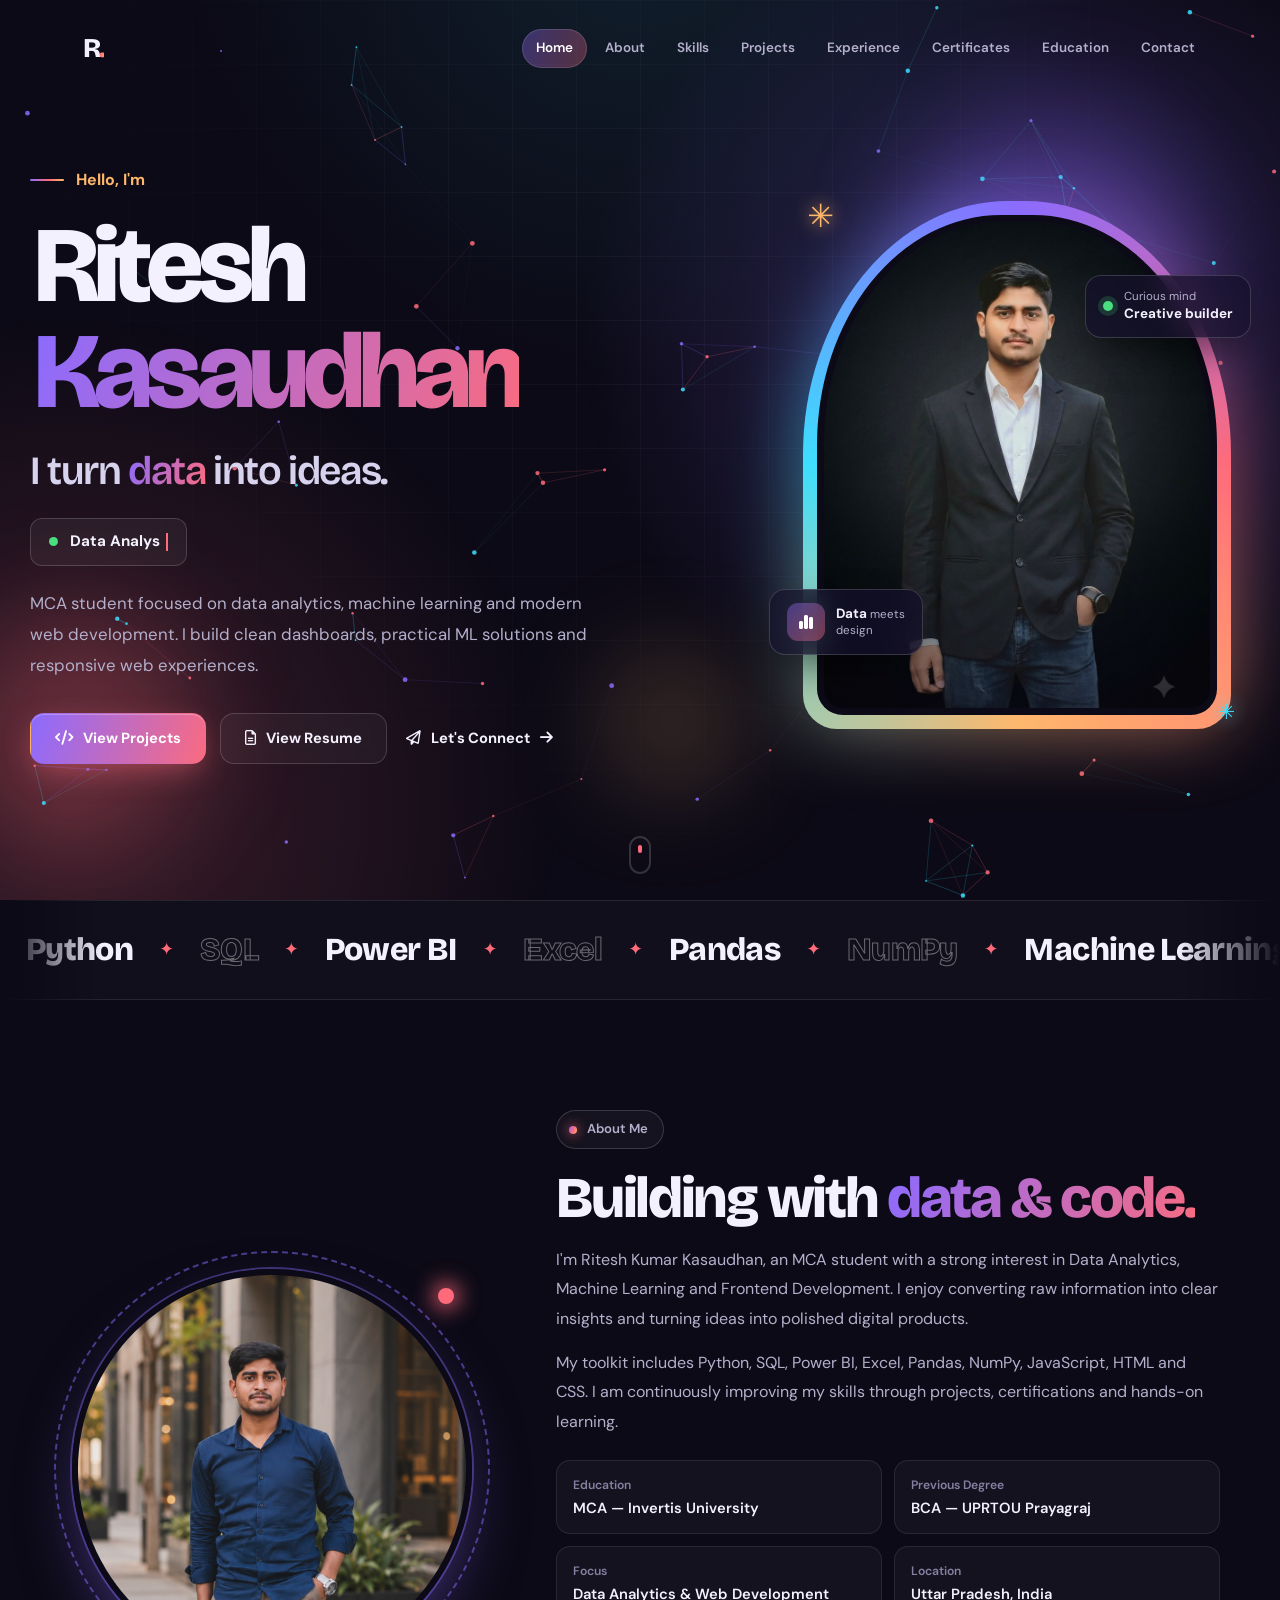
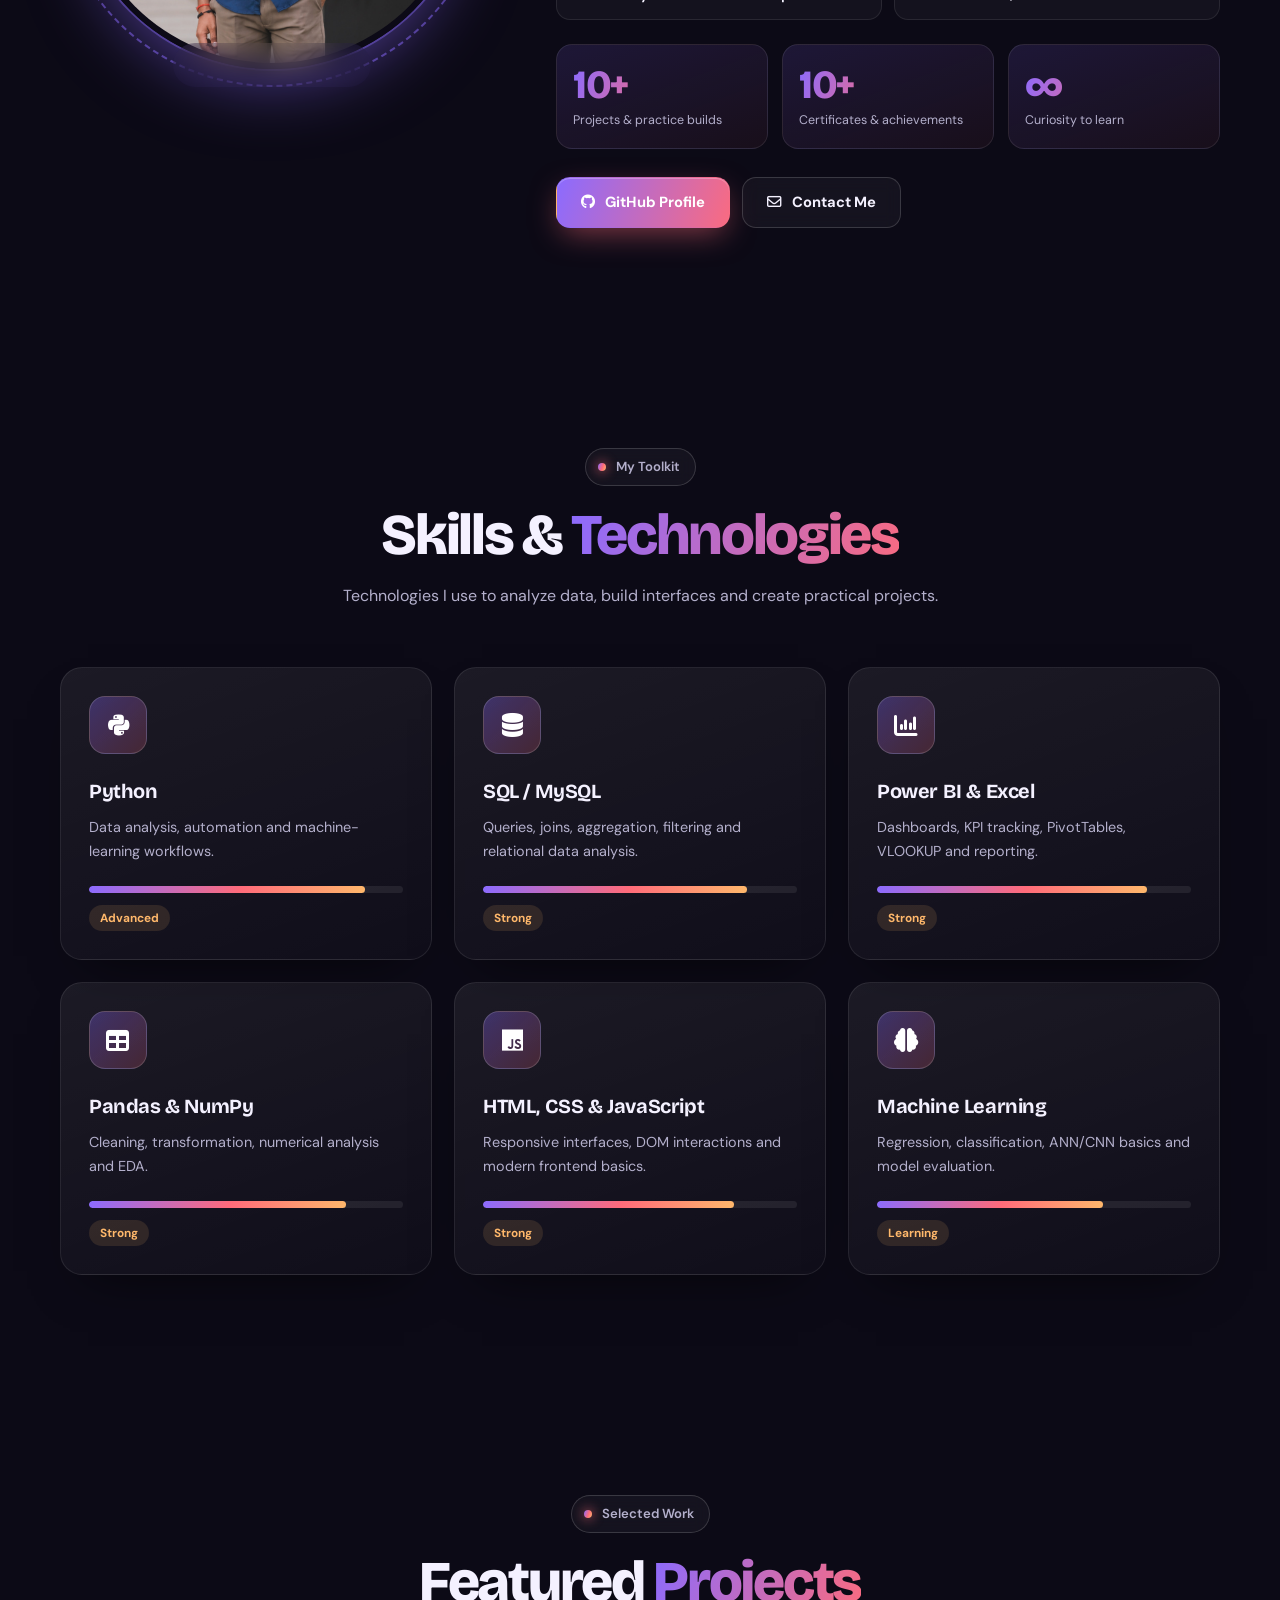
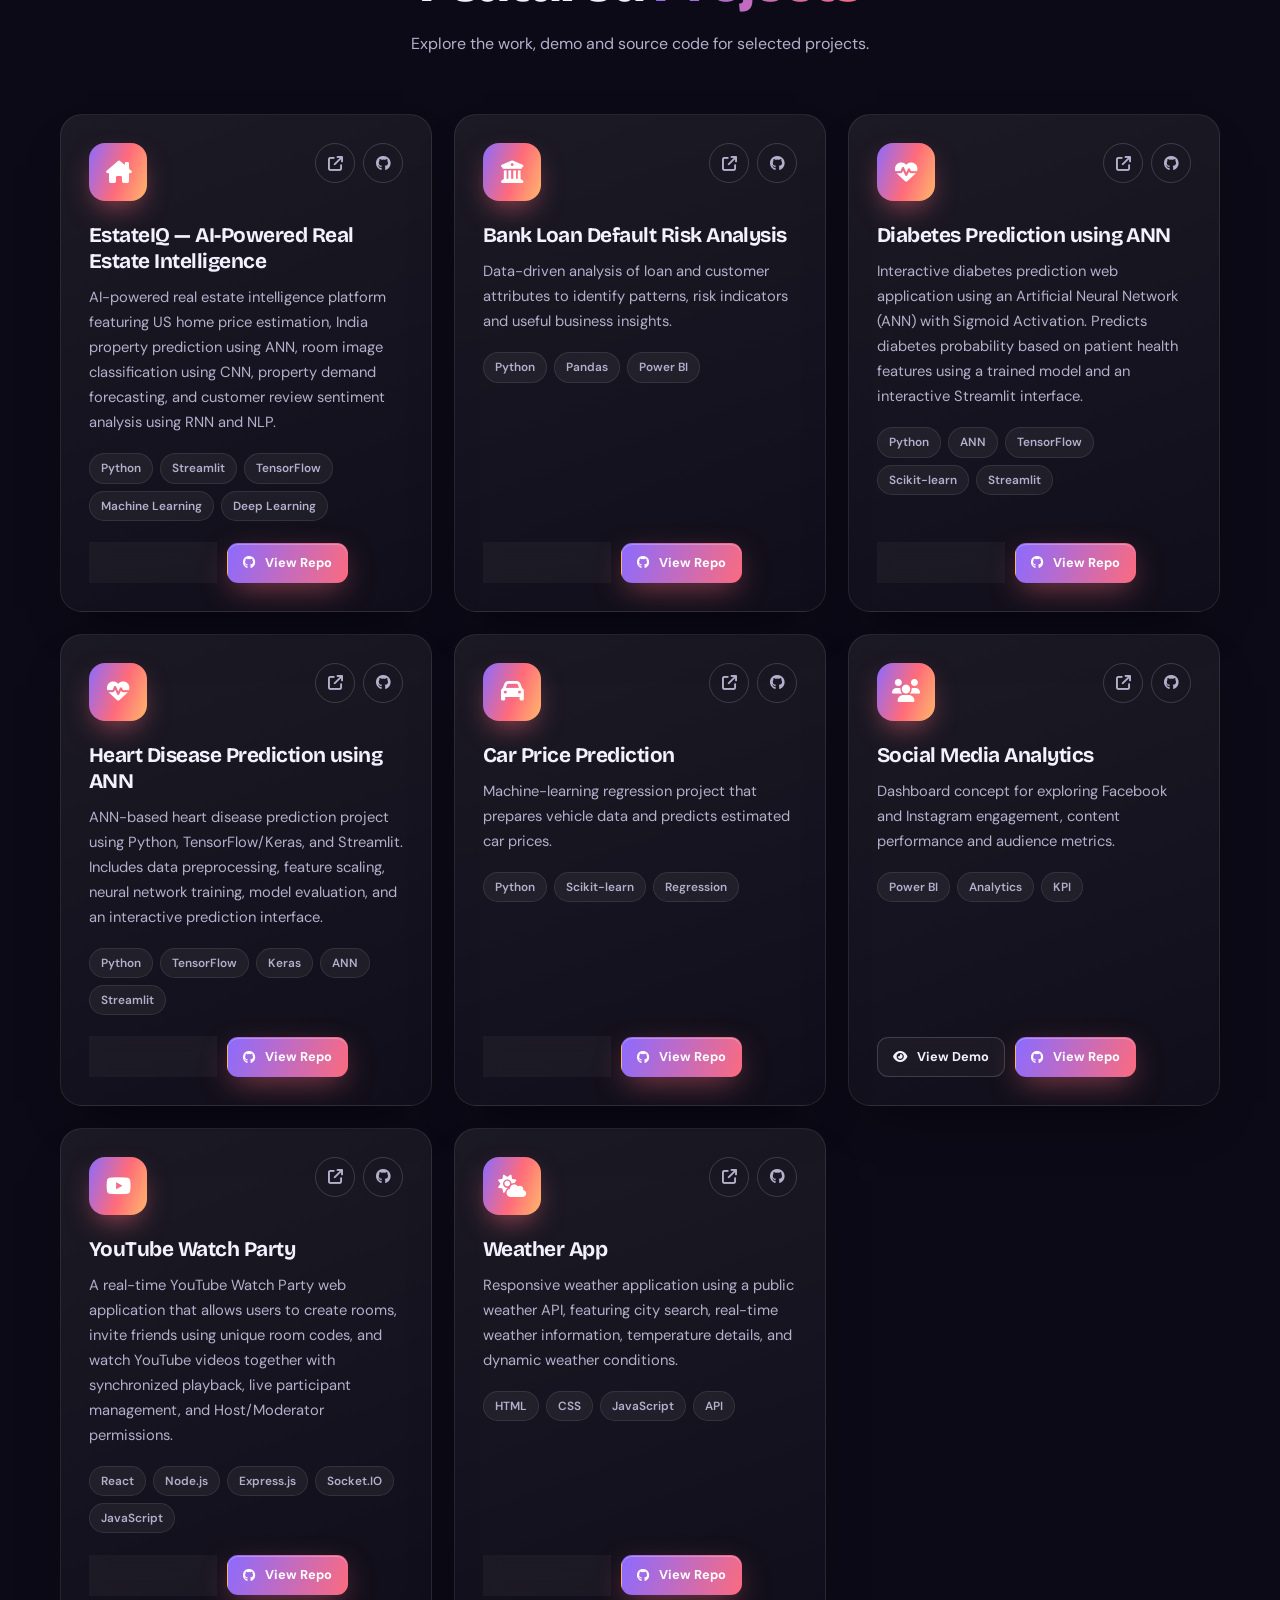
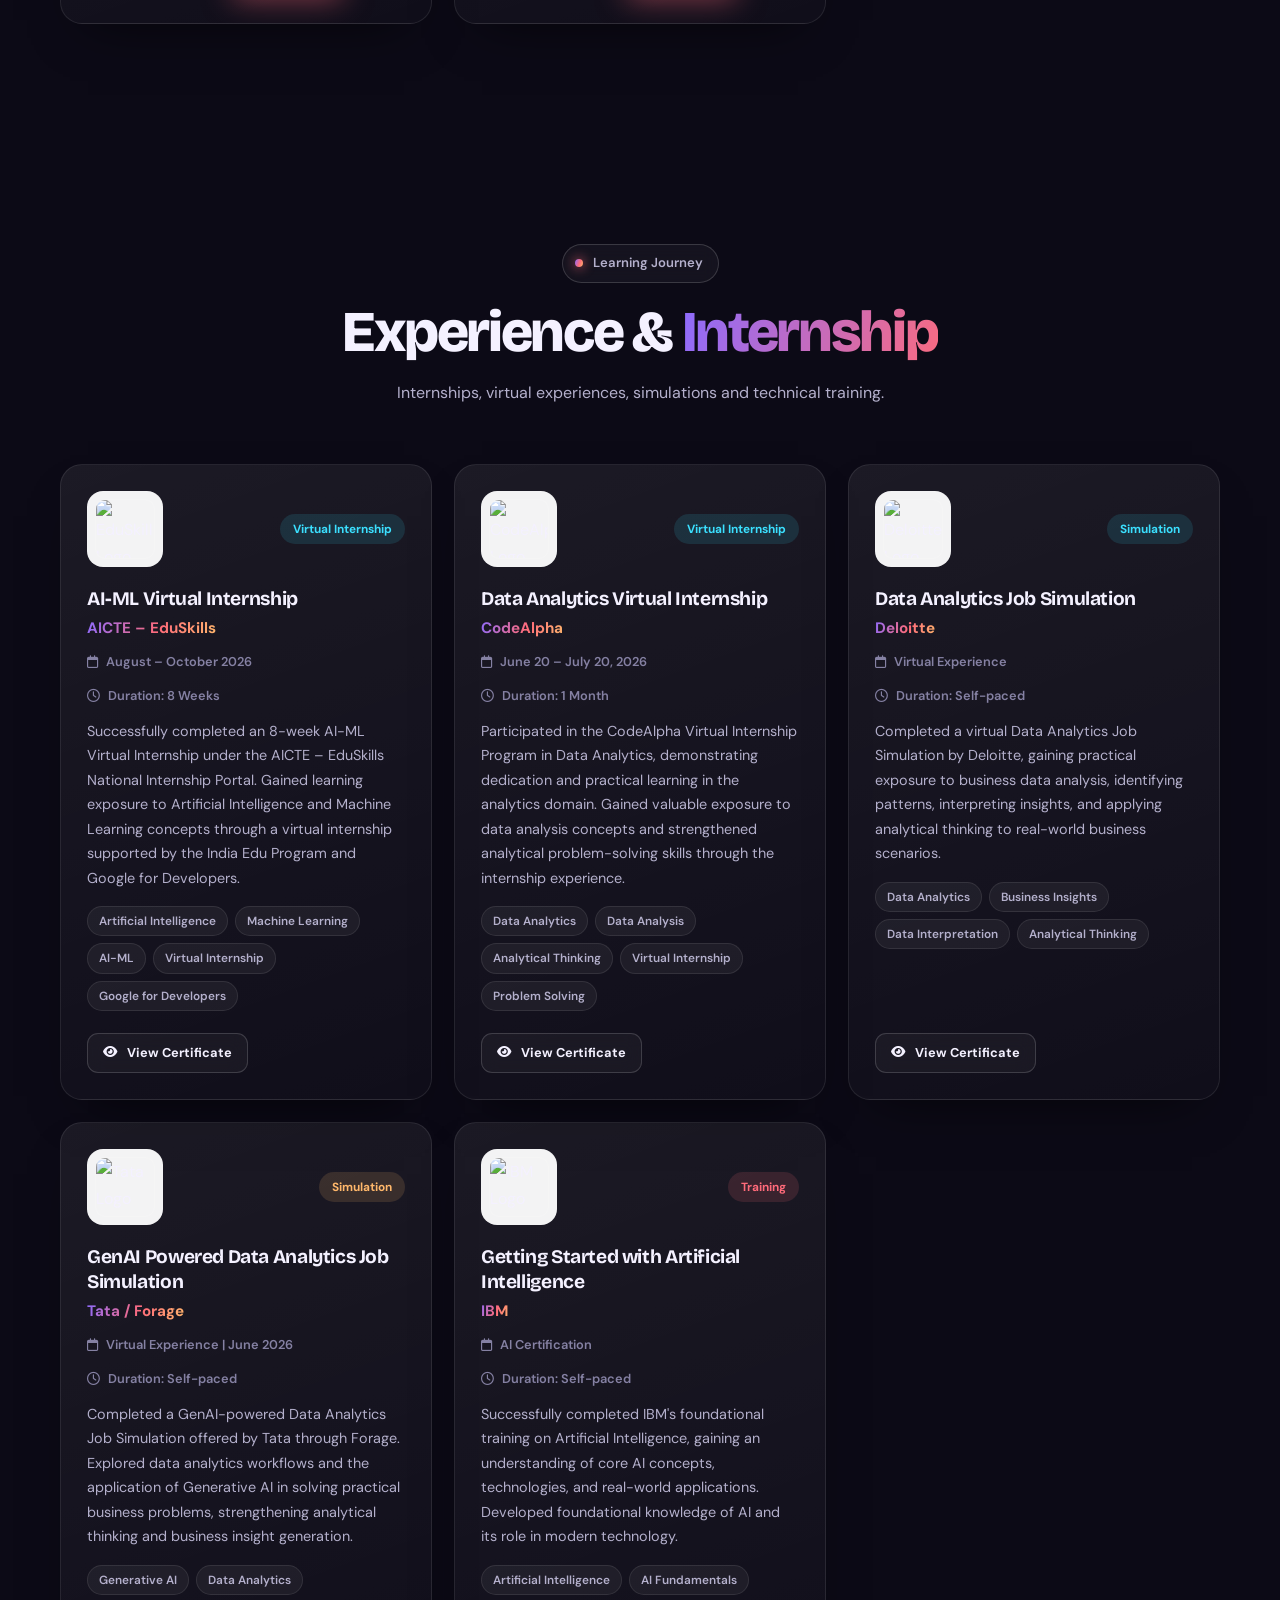
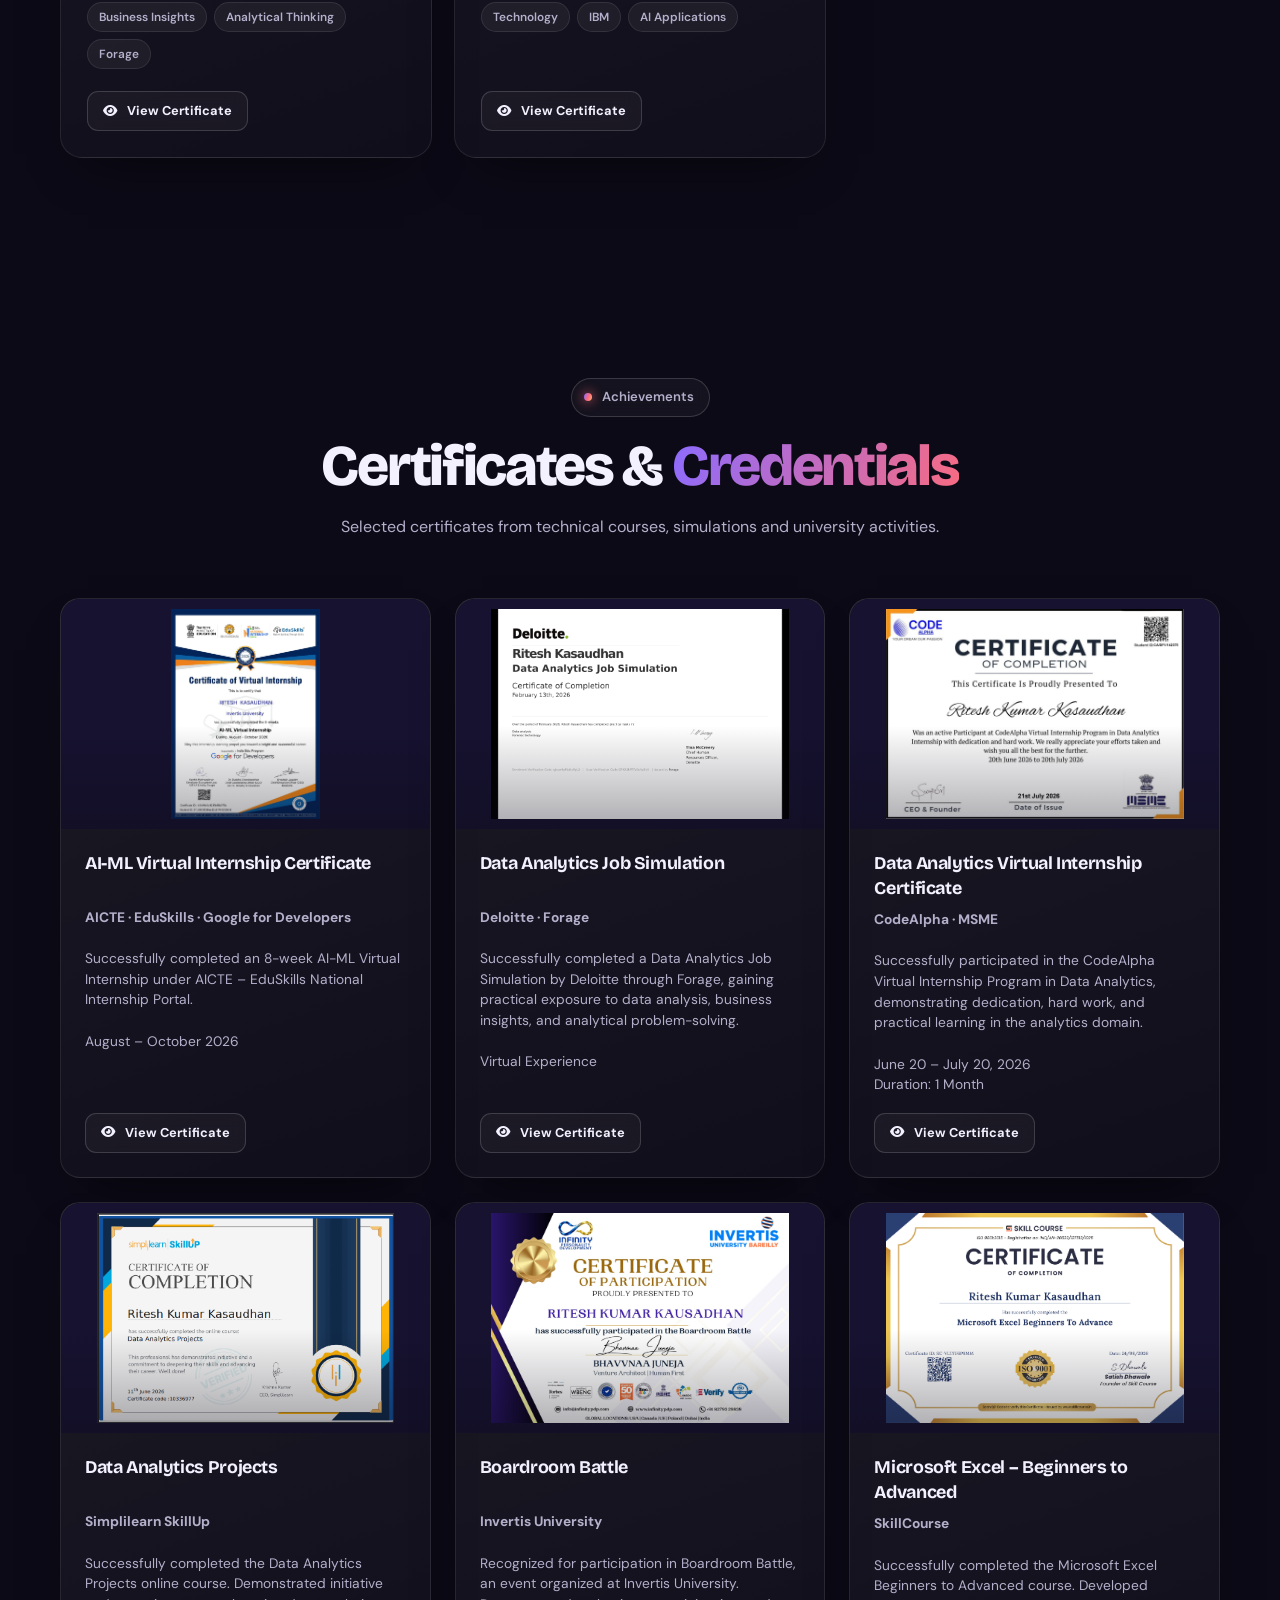
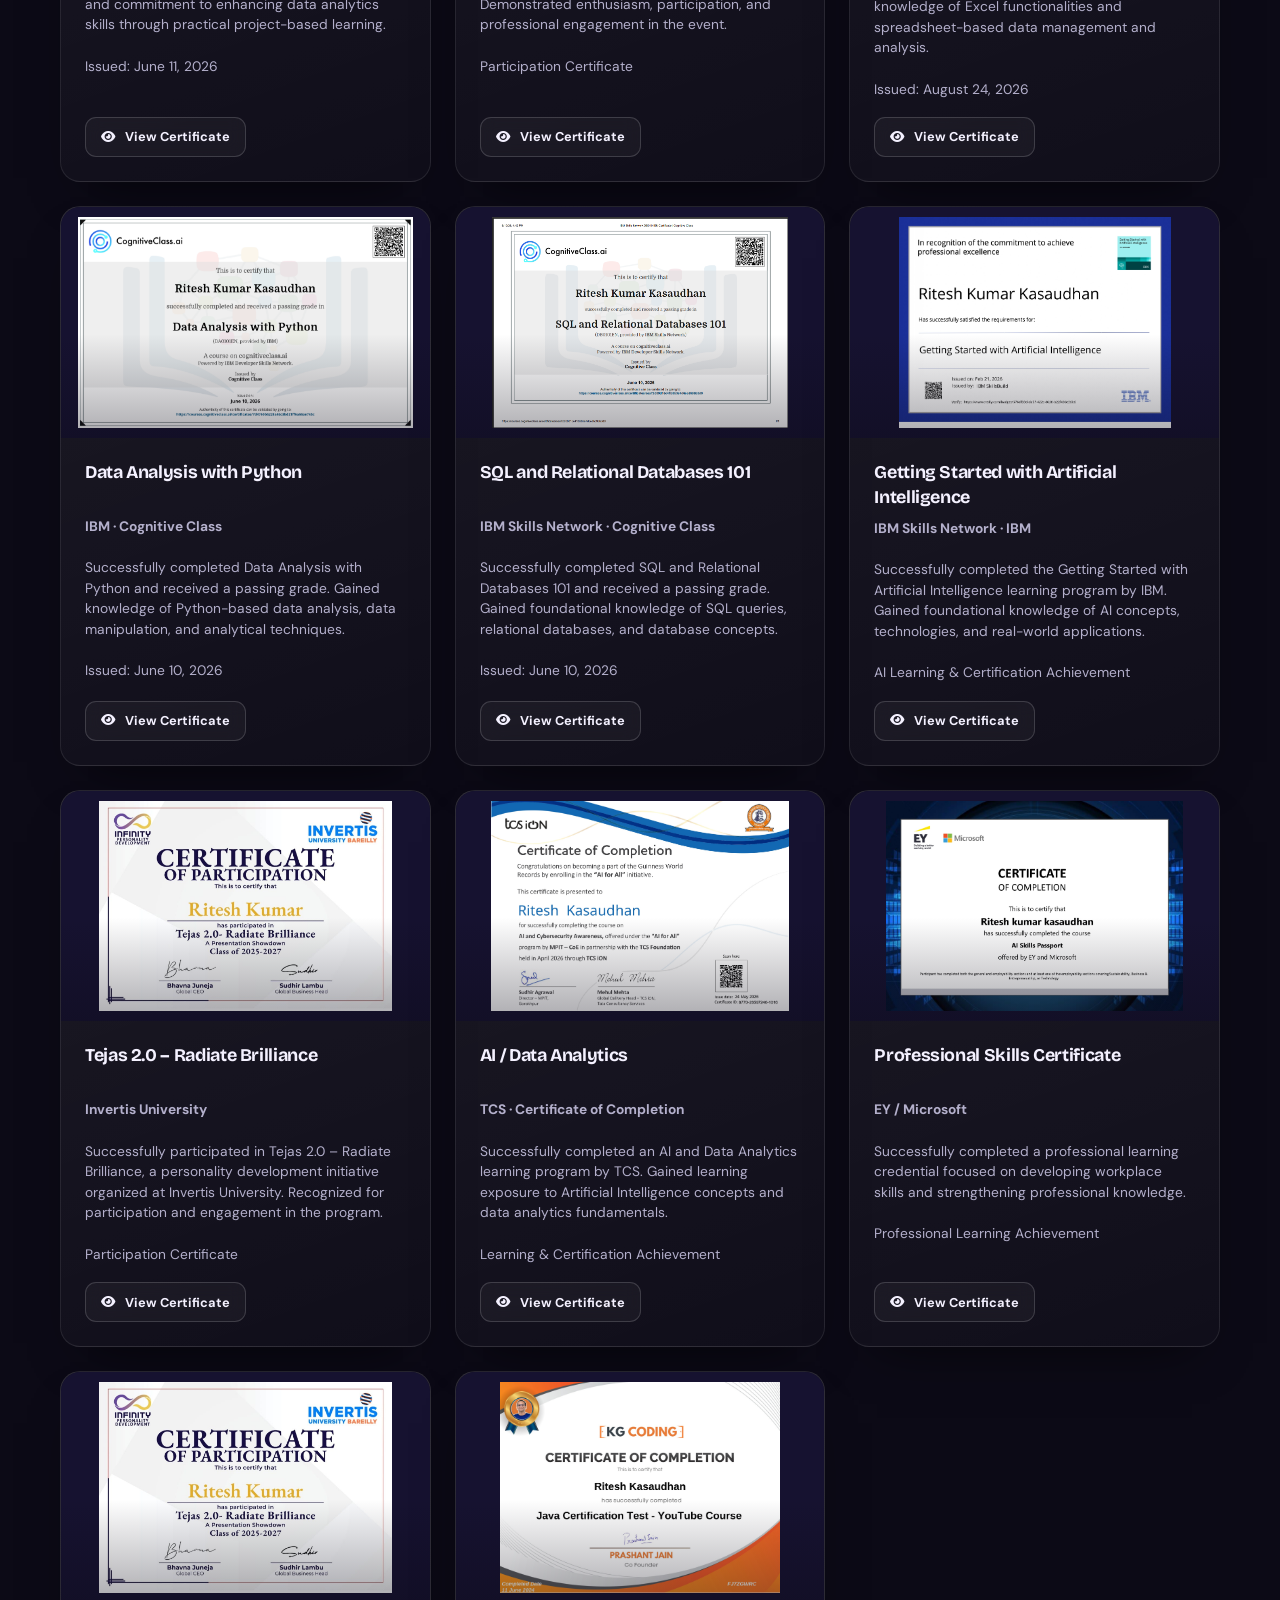
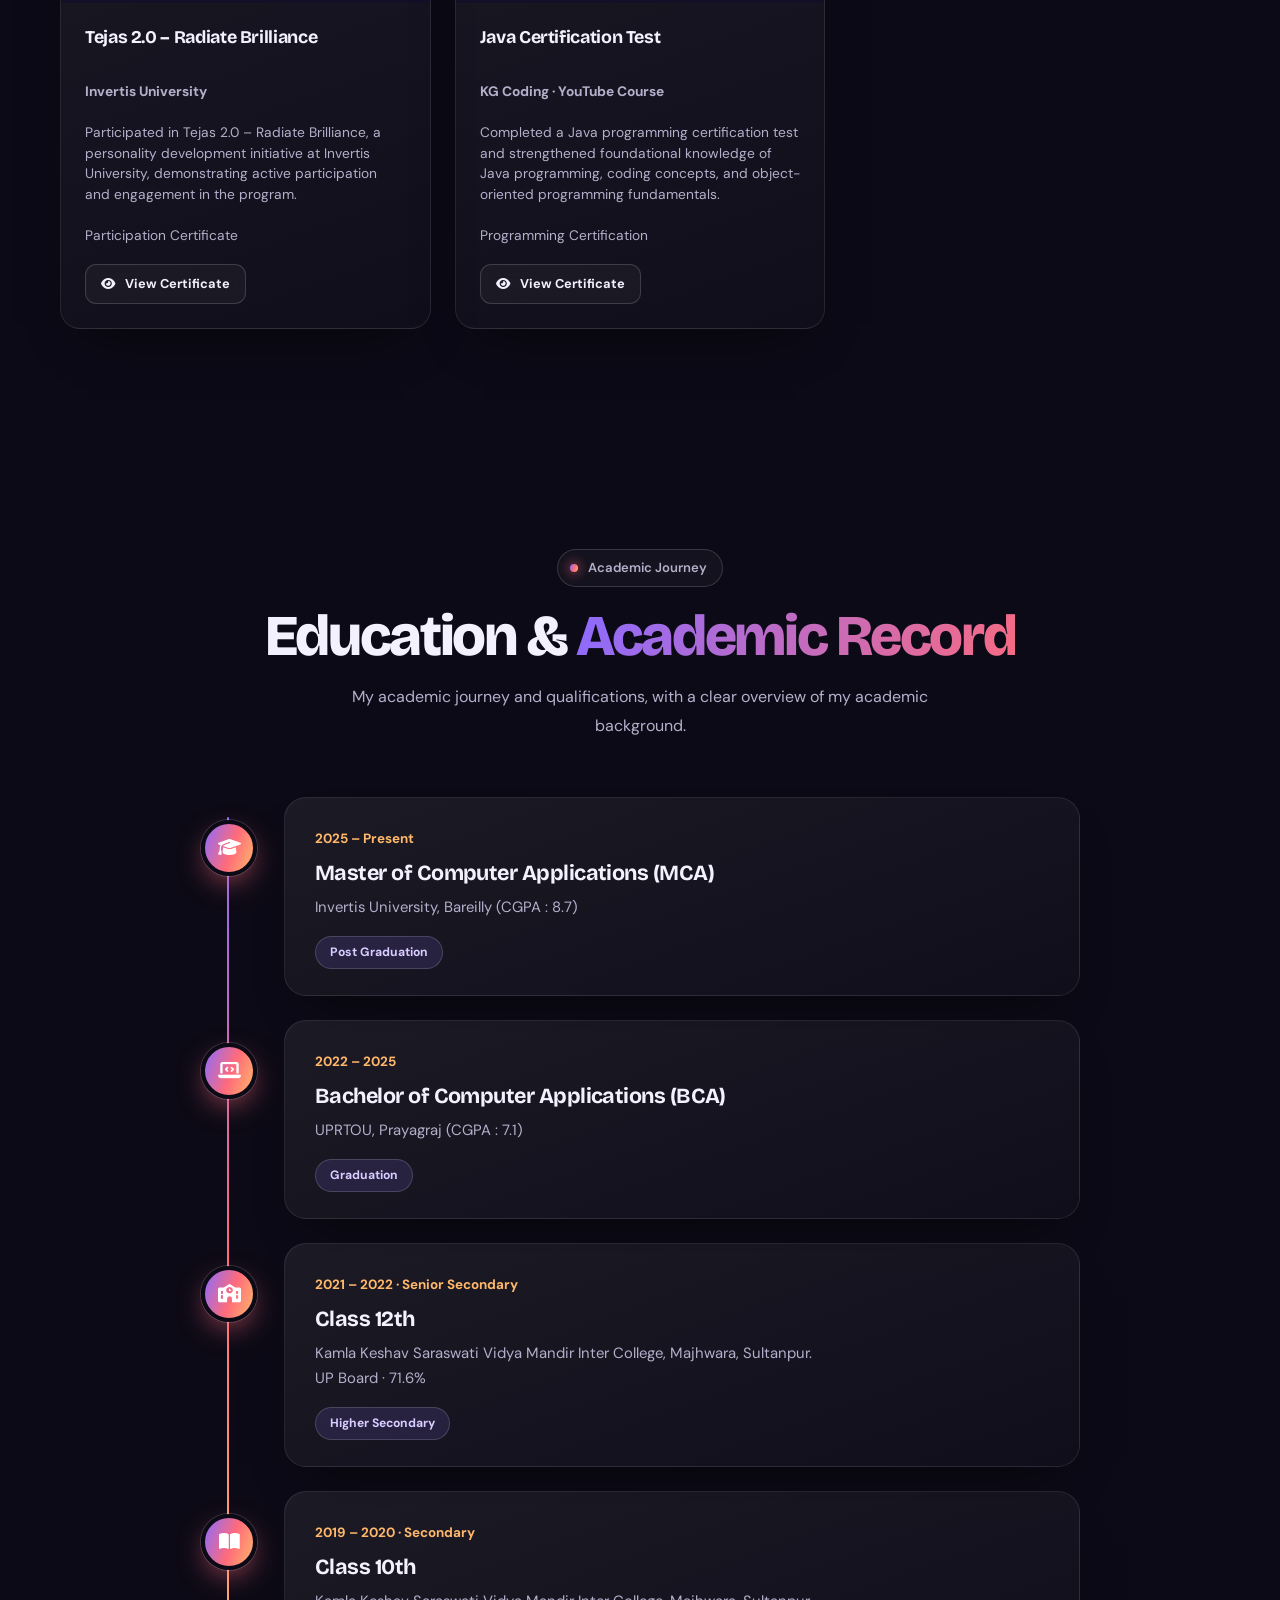
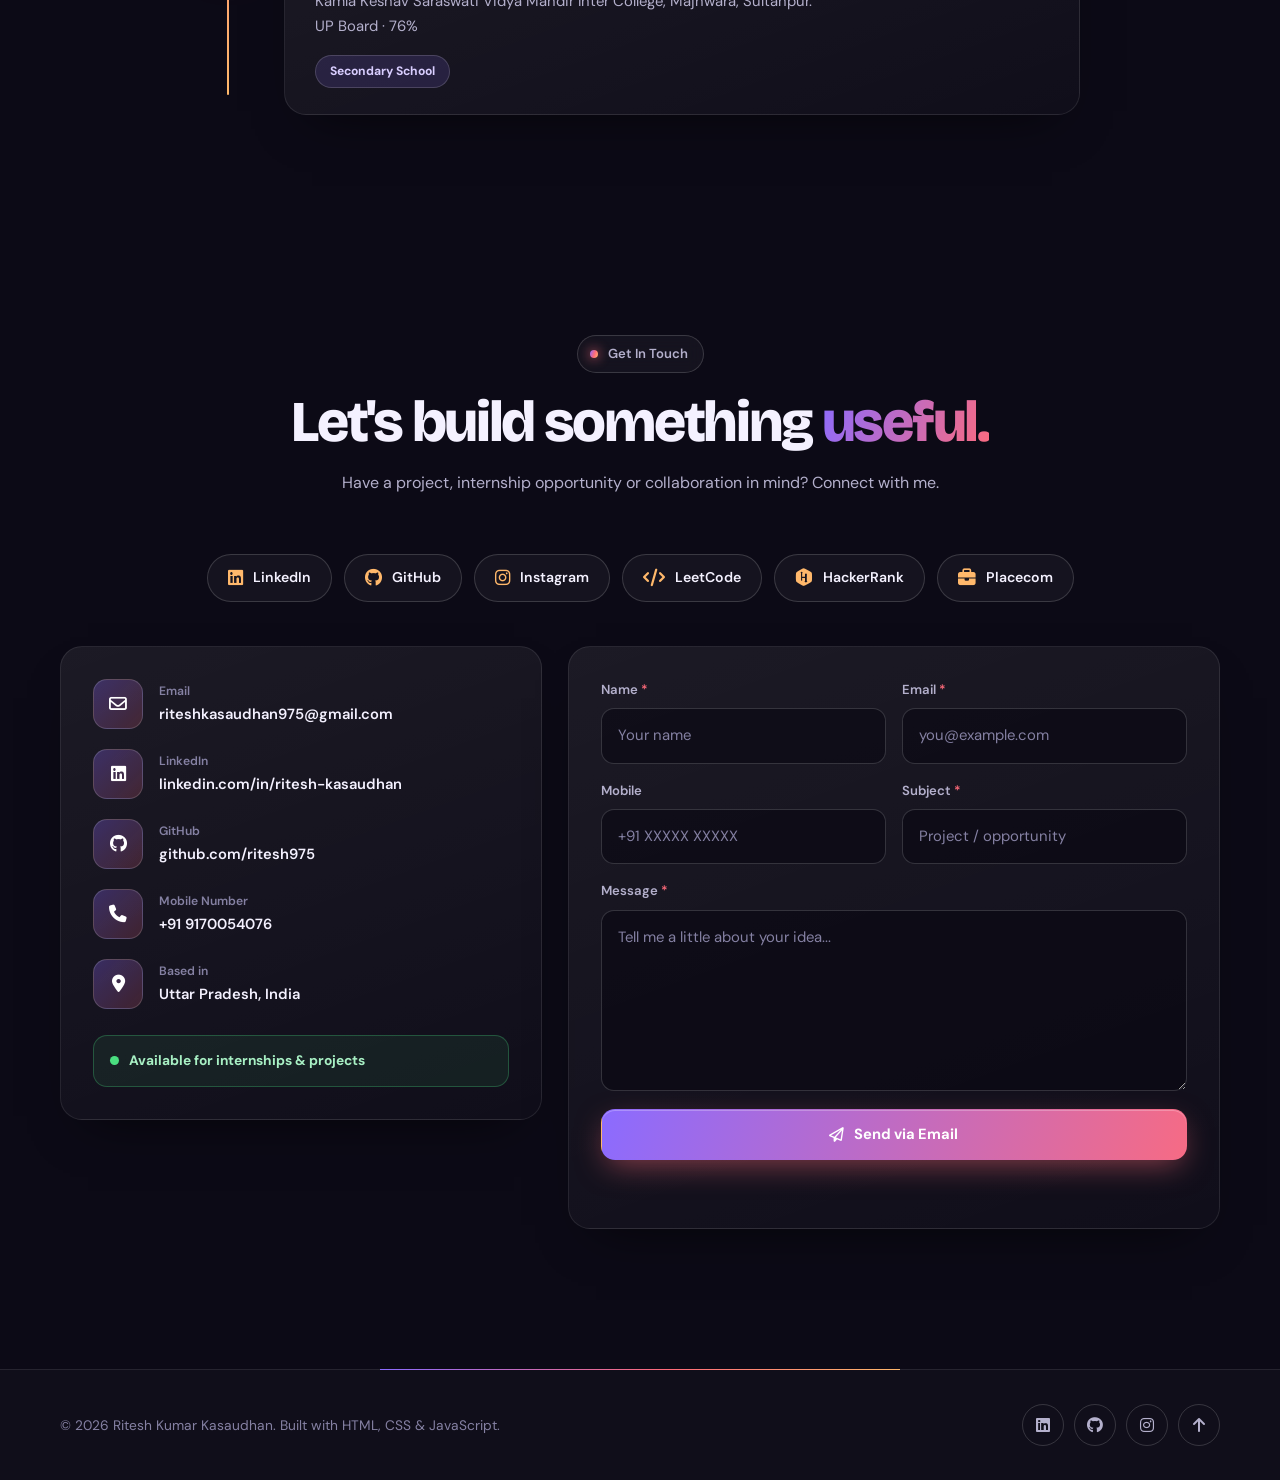
==== RITESH-PORTFOLIO/index.html @ 92a2c630 "file added" ====
<!DOCTYPE html>
<html lang="en">

<head>
  <meta charset="UTF-8">
  <meta name="viewport" content="width=device-width, initial-scale=1.0">
  <meta name="description"
    content="Ritesh Kumar Kasaudhan — MCA student, Data Analyst and Frontend Developer portfolio.">
  <meta name="theme-color" content="#0c0a16">
  <title>Ritesh Kasaudhan | Portfolio</title>
  <link rel="preconnect" href="https://fonts.googleapis.com">
  <link rel="preconnect" href="https://fonts.gstatic.com" crossorigin>
  <link
    href="https://fonts.googleapis.com/css2?family=Bricolage+Grotesque:wght@500;600;700;800&family=DM+Sans:wght@400;500;600;700&display=swap"
    rel="stylesheet">
  <link rel="stylesheet" href="https://cdnjs.cloudflare.com/ajax/libs/font-awesome/6.5.2/css/all.min.css">
  <link rel="stylesheet" href="css/style.css">
  <script>document.documentElement.classList.add('js')</script>
</head>

<body>
  <div class="preloader" id="preloader" aria-hidden="true">
    <div class="pre-logo">R<span>.</span></div>
    <div class="pre-bar"><span></span></div>
  </div>
  <div class="scroll-progress" id="scroll-progress" aria-hidden="true"></div>
  <div class="cursor-glow" id="cursor-glow" aria-hidden="true"></div>
  <header class="navbar" id="navbar">
    <div class="nav-inner">
      <a class="nav-logo" href="#home" aria-label="Ritesh home"><span class="logo-fallback">R<span
            class="dot">.</span></span></a>
      <nav class="nav-links" id="nav-links" aria-label="Primary navigation">
        <a class="nav-link active" href="#home">Home</a>
        <a class="nav-link" href="#about">About</a>
        <a class="nav-link" href="#skills">Skills</a>
        <a class="nav-link" href="#projects">Projects</a>
        <a class="nav-link" href="#experience">Experience</a>
        <a class="nav-link" href="#certificates">Certificates</a>
        <a class="nav-link" href="#education">Education</a>
        <a class="nav-link" href="#contact">Contact</a>
      </nav>
      <button class="hamburger" id="hamburger" aria-label="Open navigation"
        aria-expanded="false"><span></span><span></span><span></span></button>
    </div>
  </header>

  <main>
    <section class="home" id="home">
      <div class="blob b1"></div>
      <div class="blob b2"></div>
      <div class="blob b3"></div>
      <canvas class="net" id="net" aria-hidden="true"></canvas>
      <div class="home-wrap">
        <div class="hero-copy">
          <p class="hello reveal"><span class="hello-mark"></span> Hello, I'm</p>
          <h1 class="big-name" aria-label="Ritesh Kasaudhan"><span class="ln" aria-hidden="true"><span
                class="ln-in">Ritesh</span></span><span class="ln" aria-hidden="true"><span
                class="ln-in grad">Kasaudhan</span></span></h1>
          <h2 class="tagline reveal">I turn <span class="cyan">data</span> into ideas.</h2>
          <div class="role-line reveal"><span class="role-dot"></span><span id="typed"
              data-words="Data Analyst|Frontend Developer|Machine Learning Learner|Dashboard Builder">Data Analyst •
              Frontend Developer</span><span class="caret" aria-hidden="true"></span></div>
          <p class="home-desc reveal">MCA student focused on data analytics, machine learning and modern web
            development.
            I build clean dashboards, practical ML solutions and responsive web experiences.</p>
          <div class="home-btns reveal">
            <a href="#projects" class="btn btn-cyan"><i class="fa-solid fa-code"></i> View Projects</a>
            <a href="documents/Ritesh Final Resume.pdf" target="_blank" rel="noopener" class="btn btn-outline"><i
                class="fa-regular fa-file-lines"></i> View Resume</a>
            <a href="#contact" class="btn btn-text"><i class="fa-regular fa-paper-plane"></i> Let's Connect <i
                class="fa-solid fa-arrow-right"></i></a>
          </div>
        </div>
        <div class="hero-visual reveal" aria-label="Profile photo">
          <div class="hero-shape"></div>
          <div class="hero-photo-frame"><img src="images/ritesh1.jpeg" alt="Ritesh Kumar Kasaudhan"></div>
          <div class="hero-sticker hero-sticker-top"><span class="sticker-dot"></span><span>Curious
              mind<br><strong>Creative builder</strong></span></div>
          <div class="hero-sticker hero-sticker-bottom"><i
              class="fa-solid fa-chart-simple"></i><span><strong>Data</strong> meets<br>design</span></div>
          <span class="hero-spark hero-spark-one" aria-hidden="true">✳</span>
          <span class="hero-spark hero-spark-two" aria-hidden="true">✳</span>
        </div>
      </div>
      <div class="scroll-line" aria-hidden="true"><span></span></div>
    </section>

    <div class="marquee" aria-label="Skills and technologies">
      <div class="marquee-track">
        <div class="marquee-set"><span>Python</span><i aria-hidden="true">✦</i><span>SQL</span><i
            aria-hidden="true">✦</i><span>Power BI</span><i aria-hidden="true">✦</i><span>Excel</span><i
            aria-hidden="true">✦</i><span>Pandas</span><i aria-hidden="true">✦</i><span>NumPy</span><i
            aria-hidden="true">✦</i><span>Machine Learning</span><i aria-hidden="true">✦</i><span>JavaScript</span><i
            aria-hidden="true">✦</i><span>HTML</span><i aria-hidden="true">✦</i><span>CSS</span><i
            aria-hidden="true">✦</i><span>Data Analytics</span><i aria-hidden="true">✦</i><span>Dashboards</span><i
            aria-hidden="true">✦</i><span>EDA</span><i aria-hidden="true">✦</i></div>
        <div class="marquee-set" aria-hidden="true"><span>Python</span><i aria-hidden="true">✦</i><span>SQL</span><i
            aria-hidden="true">✦</i><span>Power BI</span><i aria-hidden="true">✦</i><span>Excel</span><i
            aria-hidden="true">✦</i><span>Pandas</span><i aria-hidden="true">✦</i><span>NumPy</span><i
            aria-hidden="true">✦</i><span>Machine Learning</span><i aria-hidden="true">✦</i><span>JavaScript</span><i
            aria-hidden="true">✦</i><span>HTML</span><i aria-hidden="true">✦</i><span>CSS</span><i
            aria-hidden="true">✦</i><span>Data Analytics</span><i aria-hidden="true">✦</i><span>Dashboards</span><i
            aria-hidden="true">✦</i><span>EDA</span><i aria-hidden="true">✦</i></div>
      </div>
    </div>

    <section class="section about" id="about">
      <div class="container">
        <div class="about-grid">
          <div class="about-img reveal">
            <div class="img-ring"></div>
            <div class="img-box"><img src="images/ritesh2.jpeg" alt="Ritesh Kumar profile photo"></div>
            <div class="fresher-tag"><span class="pdot"></span> Open to opportunities</div>
          </div>
          <div class="reveal">
            <p class="role-badge">About Me</p>
            <h2 class="sec-title">Building with <span class="cyan">data & code.</span></h2>
            <p class="para">I'm Ritesh Kumar Kasaudhan, an MCA student with a strong interest in Data Analytics, Machine
              Learning and Frontend Development. I enjoy converting raw information into clear insights and turning
              ideas into polished digital products.</p>
            <p class="para">My toolkit includes Python, SQL, Power BI, Excel, Pandas, NumPy, JavaScript, HTML and CSS. I
              am continuously improving my skills through projects, certifications and hands-on learning.</p>
            <div class="info-grid">
              <div class="info-row"><span class="ilbl">Education</span><span class="ival">MCA — Invertis
                  University</span></div>
              <div class="info-row"><span class="ilbl">Previous Degree</span><span class="ival">BCA — UPRTOU
                  Prayagraj</span></div>
              <div class="info-row"><span class="ilbl">Focus</span><span class="ival">Data Analytics & Web
                  Development</span></div>
              <div class="info-row"><span class="ilbl">Location</span><span class="ival">Uttar Pradesh, India</span>
              </div>
            </div>
            <div class="stats-row">
              <div class="st"><span class="sn" data-count="10" data-suffix="+">10+</span><span class="sl">Projects &
                  practice builds</span></div>
              <div class="st"><span class="sn" data-count="10" data-suffix="+">10+</span><span class="sl">Certificates &
                  achievements</span></div>
              <div class="st"><span class="sn">∞</span><span class="sl">Curiosity to learn</span></div>
            </div>
            <div class="btn-row"><a href="https://github.com/ritesh975" target="_blank" rel="noopener"
                class="btn btn-cyan"><i class="fa-brands fa-github"></i> GitHub Profile</a><a href="#contact"
                class="btn btn-outline"><i class="fa-regular fa-envelope"></i> Contact Me</a></div>
          </div>
        </div>
      </div>
    </section>

    <section class="section skills-section" id="skills">
      <div class="container">
        <div class="text-center sh">
          <p class="sec-label">My Toolkit</p>
          <h2 class="sec-title">Skills & <span class="cyan">Technologies</span></h2>
          <p class="section-lead">Technologies I use to analyze data, build interfaces and create practical projects.
          </p>
        </div>
        <div class="skgrid">
          <article class="skc reveal">
            <div class="ski"><i class="fa-brands fa-python"></i></div>
            <h3 class="skn">Python</h3>
            <p class="sks">Data analysis, automation and machine-learning workflows.</p>
            <div class="sbw"><span class="sb skfill" style="width:88%"></span></div><span
              class="skill-percent">Advanced</span>
          </article>
          <article class="skc reveal">
            <div class="ski"><i class="fa-solid fa-database"></i></div>
            <h3 class="skn">SQL / MySQL</h3>
            <p class="sks">Queries, joins, aggregation, filtering and relational data analysis.</p>
            <div class="sbw"><span class="sb skfill" style="width:84%"></span></div><span
              class="skill-percent">Strong</span>
          </article>
          <article class="skc reveal">
            <div class="ski"><i class="fa-solid fa-chart-column"></i></div>
            <h3 class="skn">Power BI & Excel</h3>
            <p class="sks">Dashboards, KPI tracking, PivotTables, VLOOKUP and reporting.</p>
            <div class="sbw"><span class="sb skfill" style="width:86%"></span></div><span
              class="skill-percent">Strong</span>
          </article>
          <article class="skc reveal">
            <div class="ski"><i class="fa-solid fa-table"></i></div>
            <h3 class="skn">Pandas & NumPy</h3>
            <p class="sks">Cleaning, transformation, numerical analysis and EDA.</p>
            <div class="sbw"><span class="sb skfill" style="width:82%"></span></div><span
              class="skill-percent">Strong</span>
          </article>
          <article class="skc reveal">
            <div class="ski"><i class="fa-brands fa-js"></i></div>
            <h3 class="skn">HTML, CSS & JavaScript</h3>
            <p class="sks">Responsive interfaces, DOM interactions and modern frontend basics.</p>
            <div class="sbw"><span class="sb skfill" style="width:80%"></span></div><span
              class="skill-percent">Strong</span>
          </article>
          <article class="skc reveal">
            <div class="ski"><i class="fa-solid fa-brain"></i></div>
            <h3 class="skn">Machine Learning</h3>
            <p class="sks">Regression, classification, ANN/CNN basics and model evaluation.</p>
            <div class="sbw"><span class="sb skfill" style="width:72%"></span></div><span
              class="skill-percent">Learning</span>
          </article>
        </div>
      </div>
    </section>

    <section class="section projects" id="projects">
      <div class="container">
        <div class="text-center">
          <p class="sec-label">Selected Work</p>
          <h2 class="sec-title">Featured <span class="cyan">Projects</span></h2>
          <p class="section-lead">Explore the work, demo and source code for selected projects.</p>
        </div>
        <div class="proj-grid">
          <!-- Project 1 -->
          <article class="proj-card reveal">
            <div class="ptop">
              <div class="pico"><i class="fa-solid fa-house-chimney"></i></div>
              <div class="plinks">
                <a href="https://ritesh-estateiq-main.streamlit.app/" target="_blank" rel="noopener"
                  aria-label="View demo" title="View Live Demo">
                  <i class="fa-solid fa-arrow-up-right-from-square"></i>
                </a>
                <a href="https://github.com/ritesh975/EstateIQ-main" target="_blank" rel="noopener"
                  aria-label="View repository">
                  <i class="fa-brands fa-github"></i>
                </a>
              </div>
            </div>

            <h3>EstateIQ — AI-Powered Real Estate Intelligence</h3>

            <p>
              AI-powered real estate intelligence platform featuring US home price
              estimation, India property prediction using ANN, room image
              classification using CNN, property demand forecasting, and customer
              review sentiment analysis using RNN and NLP.
            </p>

            <div class="ptags">
              <span>Python</span>
              <span>Streamlit</span>
              <span>TensorFlow</span>
              <span>Machine Learning</span>
              <span>Deep Learning</span>
            </div>

            <div class="project-actions">
              <a href="https://ritesh-estateiq-main.streamlit.app/" target="_blank" rel="noopener"
                class="btn btn-small btn-outline">
                <i class="fa-solid fa-eye"></i> View Demo
              </a>

              <a href="https://github.com/ritesh975/EstateIQ-main" target="_blank" rel="noopener"
                class="btn btn-small btn-cyan">
                <i class="fa-brands fa-github"></i> View Repo
              </a>
            </div>
          </article>

          <!-- Project 2 -->
          <article class="proj-card reveal">
            <div class="ptop">
              <div class="pico"><i class="fa-solid fa-building-columns"></i></div>
              <div class="plinks"><a href="#" data-project-demo="loan" class="demo-placeholder" aria-label="View demo"
                  title="Add demo URL in index.html"><i class="fa-solid fa-arrow-up-right-from-square"></i></a><a
                  href="https://github.com/ritesh975" target="_blank" rel="noopener" aria-label="View repository"><i
                    class="fa-brands fa-github"></i></a></div>
            </div>
            <h3>Bank Loan Default Risk Analysis</h3>
            <p>Data-driven analysis of loan and customer attributes to identify patterns, risk indicators and useful
              business insights.</p>
            <div class="ptags"><span>Python</span><span>Pandas</span><span>Power BI</span></div>
            <div class="project-actions"><a href="#" data-project-demo="loan"
                class="btn btn-small btn-outline demo-placeholder"><i class="fa-solid fa-eye"></i> View Demo</a><a
                href="https://github.com/ritesh975" target="_blank" rel="noopener" class="btn btn-small btn-cyan"><i
                  class="fa-brands fa-github"></i> View Repo</a></div>
          </article>

          <!-- Project 3 -->
          <article class="proj-card reveal">
            <div class="ptop">
              <div class="pico"><i class="fa-solid fa-heart-pulse"></i></div>
              <div class="plinks">
                <a href="https://ritesh-diabetes.streamlit.app/" target="_blank" rel="noopener" aria-label="View demo"
                  title="View Live Demo">
                  <i class="fa-solid fa-arrow-up-right-from-square"></i>
                </a>
                <a href="https://github.com/ritesh975/Diabetes-Prediction-using-ANN" target="_blank" rel="noopener"
                  aria-label="View repository">
                  <i class="fa-brands fa-github"></i>
                </a>
              </div>
            </div>

            <h3>Diabetes Prediction using ANN</h3>

            <p>
              Interactive diabetes prediction web application using an Artificial
              Neural Network (ANN) with Sigmoid Activation. Predicts diabetes
              probability based on patient health features using a trained model
              and an interactive Streamlit interface.
            </p>

            <div class="ptags">
              <span>Python</span>
              <span>ANN</span>
              <span>TensorFlow</span>
              <span>Scikit-learn</span>
              <span>Streamlit</span>
            </div>

            <div class="project-actions">
              <a href="https://ritesh-diabetes.streamlit.app/" target="_blank" rel="noopener"
                class="btn btn-small btn-outline">
                <i class="fa-solid fa-eye"></i> View Demo
              </a>

              <a href="https://github.com/ritesh975/Diabetes-Prediction-using-ANN" target="_blank" rel="noopener"
                class="btn btn-small btn-cyan">
                <i class="fa-brands fa-github"></i> View Repo
              </a>
            </div>
          </article>

          <!-- Project 4 -->
          <article class="proj-card reveal">
            <div class="ptop">
              <div class="pico"><i class="fa-solid fa-heart-pulse"></i></div>
              <div class="plinks">
                <a href="#" data-project-demo="heart-disease" class="demo-placeholder" aria-label="View demo">
                  <i class="fa-solid fa-arrow-up-right-from-square"></i>
                </a>
                <a href="https://github.com/ritesh975" target="_blank" rel="noopener" aria-label="View repository">
                  <i class="fa-brands fa-github"></i>
                </a>
              </div>
            </div>

            <h3>Heart Disease Prediction using ANN</h3>
            <p>
              ANN-based heart disease prediction project using Python,
              TensorFlow/Keras, and Streamlit. Includes data preprocessing,
              feature scaling, neural network training, model evaluation,
              and an interactive prediction interface.
            </p>

            <div class="ptags">
              <span>Python</span>
              <span>TensorFlow</span>
              <span>Keras</span>
              <span>ANN</span>
              <span>Streamlit</span>
            </div>

            <div class="project-actions">
              <a href="#" data-project-demo="heart-disease" class="btn btn-small btn-outline demo-placeholder">
                <i class="fa-solid fa-eye"></i> View Demo
              </a>
              <a href="https://github.com/ritesh975" target="_blank" rel="noopener" class="btn btn-small btn-cyan">
                <i class="fa-brands fa-github"></i> View Repo
              </a>
            </div>
          </article>


          <!-- Project 5-->
          <article class="proj-card reveal">
            <div class="ptop">
              <div class="pico"><i class="fa-solid fa-car"></i></div>
              <div class="plinks"><a href="#" data-project-demo="car" class="demo-placeholder" aria-label="View demo"
                  title="Add demo URL in index.html"><i class="fa-solid fa-arrow-up-right-from-square"></i></a><a
                  href="https://github.com/ritesh975" target="_blank" rel="noopener" aria-label="View repository"><i
                    class="fa-brands fa-github"></i></a></div>
            </div>
            <h3>Car Price Prediction</h3>
            <p>Machine-learning regression project that prepares vehicle data and predicts estimated car prices.</p>
            <div class="ptags"><span>Python</span><span>Scikit-learn</span><span>Regression</span></div>
            <div class="project-actions"><a href="#" data-project-demo="car"
                class="btn btn-small btn-outline demo-placeholder"><i class="fa-solid fa-eye"></i> View Demo</a><a
                href="https://github.com/ritesh975" target="_blank" rel="noopener" class="btn btn-small btn-cyan"><i
                  class="fa-brands fa-github"></i> View Repo</a></div>
          </article>
          <!-- Project 6 -->
          <article class="proj-card reveal">
            <div class="ptop">
              <div class="pico"><i class="fa-solid fa-users"></i></div>
              <div class="plinks"><a href="#" data-project-demo="social" class="demo-placeholder" aria-label="View demo"
                  title="Add demo URL in index.html"><i class="fa-solid fa-arrow-up-right-from-square"></i></a><a
                  href="https://github.com/ritesh975" target="_blank" rel="noopener" aria-label="View repository"><i
                    class="fa-brands fa-github"></i></a></div>
            </div>
            <h3>Social Media Analytics</h3>
            <p>Dashboard concept for exploring Facebook and Instagram engagement, content performance and audience
              metrics.</p>
            <div class="ptags"><span>Power BI</span><span>Analytics</span><span>KPI</span></div>
            <div class="project-actions"><a href="#" data-project-demo="social"
                class="btn btn-small btn-outline demo-placeholder"><i class="fa-solid fa-eye"></i> View Demo</a><a
                href="https://github.com/ritesh975" target="_blank" rel="noopener" class="btn btn-small btn-cyan"><i
                  class="fa-brands fa-github"></i> View Repo</a></div>
          </article>

          <!-- Project 7 -->
          <article class="proj-card reveal">
            <div class="ptop">
              <div class="pico"><i class="fa-brands fa-youtube"></i></div>
              <div class="plinks">
                <a href="https://youtube-watch-party-client-vx28.onrender.com" target="_blank" rel="noopener"
                  aria-label="View demo" title="View Live Demo">
                  <i class="fa-solid fa-arrow-up-right-from-square"></i>
                </a>
                <a href="https://github.com/ritesh975/YouTube-Watch-Party-project" target="_blank" rel="noopener"
                  aria-label="View repository">
                  <i class="fa-brands fa-github"></i>
                </a>
              </div>
            </div>

            <h3>YouTube Watch Party</h3>

            <p>
              A real-time YouTube Watch Party web application that allows users
              to create rooms, invite friends using unique room codes, and watch
              YouTube videos together with synchronized playback, live participant
              management, and Host/Moderator permissions.
            </p>

            <div class="ptags">
              <span>React</span>
              <span>Node.js</span>
              <span>Express.js</span>
              <span>Socket.IO</span>
              <span>JavaScript</span>
            </div>

            <div class="project-actions">
              <a href="https://youtube-watch-party-client-vx28.onrender.com" target="_blank" rel="noopener"
                class="btn btn-small btn-outline">
                <i class="fa-solid fa-eye"></i> View Demo
              </a>

              <a href="https://github.com/ritesh975/YouTube-Watch-Party-project" target="_blank" rel="noopener"
                class="btn btn-small btn-cyan">
                <i class="fa-brands fa-github"></i> View Repo
              </a>
            </div>
          </article>
          <!-- Project 8 -->
          <article class="proj-card reveal">
            <div class="ptop">
              <div class="pico"><i class="fa-solid fa-cloud-sun"></i></div>
              <div class="plinks">
                <a href="#" data-project-demo="weather" class="demo-placeholder" aria-label="View demo">
                  <i class="fa-solid fa-arrow-up-right-from-square"></i>
                </a>
                <a href="https://github.com/ritesh975" target="_blank" rel="noopener" aria-label="View repository">
                  <i class="fa-brands fa-github"></i>
                </a>
              </div>
            </div>

            <h3>Weather App</h3>
            <p>
              Responsive weather application using a public weather API,
              featuring city search, real-time weather information,
              temperature details, and dynamic weather conditions.
            </p>

            <div class="ptags">
              <span>HTML</span>
              <span>CSS</span>
              <span>JavaScript</span>
              <span>API</span>
            </div>

            <div class="project-actions">
              <a href="#" data-project-demo="weather" class="btn btn-small btn-outline demo-placeholder">
                <i class="fa-solid fa-eye"></i> View Demo
              </a>
              <a href="https://github.com/ritesh975" target="_blank" rel="noopener" class="btn btn-small btn-cyan">
                <i class="fa-brands fa-github"></i> View Repo
              </a>
            </div>
          </article>


        </div>
      </div>
    </section>

    <section class="section experience" id="experience">
      <div class="container">
        <div class="text-center">
          <p class="sec-label">Learning Journey</p>
          <h2 class="sec-title">Experience & <span class="cyan">Internship</span></h2>
          <p class="section-lead">Internships, virtual experiences, simulations and technical training.</p>
        </div>
        <div class="exp-grid">
          <!-- Experience 1 -->
          <article class="exp-card reveal">
            <div class="etop">
              <div class="eleft">
                <img src="https://logoapi.sh/eduskillsfoundation.org.svg" alt="EduSkills Logo">
              </div>
              <span class="etype remote">Virtual Internship</span>
            </div>

            <h3>AI-ML Virtual Internship</h3>
            <h4>AICTE – EduSkills</h4>

            <div class="edate">
              <i class="fa-regular fa-calendar"></i>
              August – October 2026
            </div>

            <div class="edate">
              <i class="fa-regular fa-clock"></i>
              Duration: 8 Weeks
            </div>

            <p>
              Successfully completed an 8-week AI-ML Virtual Internship
              under the AICTE – EduSkills National Internship Portal.
              Gained learning exposure to Artificial Intelligence and
              Machine Learning concepts through a virtual internship
              supported by the India Edu Program and Google for Developers.
            </p>

            <div class="etags">
              <span>Artificial Intelligence</span>
              <span>Machine Learning</span>
              <span>AI-ML</span>
              <span>Virtual Internship</span>
              <span>Google for Developers</span>
            </div>

            <a class="btn btn-small btn-outline view-link" href="images/AI-ML Virtual Internship_page-0001.jpg"
              target="_blank" rel="noopener">
              <i class="fa-solid fa-eye"></i> View Certificate
            </a>
          </article>

          <!-- Experience 2 -->
          <article class="exp-card reveal">
            <div class="etop">
              <div class="eleft">
                <img src="https://logoapi.sh/codealpha.tech.svg" alt="CodeAlpha Logo">
              </div>
              <span class="etype remote">Virtual Internship</span>
            </div>

            <h3>Data Analytics Virtual Internship</h3>
            <h4>CodeAlpha</h4>

            <div class="edate">
              <i class="fa-regular fa-calendar"></i>
              June 20 – July 20, 2026
            </div>

            <div class="edate">
              <i class="fa-regular fa-clock"></i>
              Duration: 1 Month
            </div>

            <p>
              Participated in the CodeAlpha Virtual Internship Program
              in Data Analytics, demonstrating dedication and practical
              learning in the analytics domain. Gained valuable exposure
              to data analysis concepts and strengthened analytical
              problem-solving skills through the internship experience.
            </p>

            <div class="etags">
              <span>Data Analytics</span>
              <span>Data Analysis</span>
              <span>Analytical Thinking</span>
              <span>Virtual Internship</span>
              <span>Problem Solving</span>
            </div>

            <a class="btn btn-small btn-outline view-link" href="images/code alpha.jpeg" target="_blank" rel="noopener">
              <i class="fa-solid fa-eye"></i> View Certificate
            </a>
          </article>


          <!-- Experience 3 -->
          <article class="exp-card reveal">
            <div class="etop">
              <div class="eleft">
                <img src="https://logoapi.sh/deloitte.com.svg" alt="Deloitte Logo">
              </div>
              <span class="etype remote">Simulation</span>
            </div>

            <h3>Data Analytics Job Simulation</h3>
            <h4>Deloitte</h4>

            <div class="edate">
              <i class="fa-regular fa-calendar"></i>
              Virtual Experience
            </div>

            <div class="edate">
              <i class="fa-regular fa-clock"></i>
              Duration: Self-paced
            </div>

            <p>
              Completed a virtual Data Analytics Job Simulation by Deloitte,
              gaining practical exposure to business data analysis, identifying
              patterns, interpreting insights, and applying analytical thinking
              to real-world business scenarios.
            </p>

            <div class="etags">
              <span>Data Analytics</span>
              <span>Business Insights</span>
              <span>Data Interpretation</span>
              <span>Analytical Thinking</span>
            </div>

            <a class="btn btn-small btn-outline view-link" href="images/Deloitte.jpg" target="_blank" rel="noopener">
              <i class="fa-solid fa-eye"></i> View Certificate
            </a>
          </article>
          <!-- Experience 4 -->
          <article class="exp-card reveal">
            <div class="etop">
              <div class="eleft">
                <img src="https://logoapi.sh/tata.com.svg" alt="Tata Logo">
              </div>
              <span class="etype hybrid">Simulation</span>
            </div>

            <h3>GenAI Powered Data Analytics Job Simulation</h3>
            <h4>Tata / Forage</h4>

            <div class="edate">
              <i class="fa-regular fa-calendar"></i>
              Virtual Experience | June 2026
            </div>

            <div class="edate">
              <i class="fa-regular fa-clock"></i>
              Duration: Self-paced
            </div>

            <p>
              Completed a GenAI-powered Data Analytics Job Simulation
              offered by Tata through Forage. Explored data analytics
              workflows and the application of Generative AI in solving
              practical business problems, strengthening analytical
              thinking and business insight generation.
            </p>

            <div class="etags">
              <span>Generative AI</span>
              <span>Data Analytics</span>
              <span>Business Insights</span>
              <span>Analytical Thinking</span>
              <span>Forage</span>
            </div>

            <a class="btn btn-small btn-outline view-link" href="images/intership2.png" target="_blank" rel="noopener">
              <i class="fa-solid fa-eye"></i> View Certificate
            </a>
          </article>


          <!-- Experience 5 -->
          <article class="exp-card reveal">
            <div class="etop">
              <div class="eleft">
                <img src="https://logoapi.sh/ibm.com.svg" alt="IBM Logo">
              </div>
              <span class="etype fulltime">Training</span>
            </div>

            <h3>Getting Started with Artificial Intelligence</h3>
            <h4>IBM</h4>

            <div class="edate">
              <i class="fa-regular fa-calendar"></i>
              AI Certification
            </div>

            <div class="edate">
              <i class="fa-regular fa-clock"></i>
              Duration: Self-paced
            </div>

            <p>
              Successfully completed IBM's foundational training
              on Artificial Intelligence, gaining an understanding
              of core AI concepts, technologies, and real-world
              applications. Developed foundational knowledge of
              AI and its role in modern technology.
            </p>

            <div class="etags">
              <span>Artificial Intelligence</span>
              <span>AI Fundamentals</span>
              <span>Technology</span>
              <span>IBM</span>
              <span>AI Applications</span>
            </div>

            <a class="btn btn-small btn-outline view-link" href="images/IBM.jpg" target="_blank" rel="noopener">
              <i class="fa-solid fa-eye"></i> View Certificate
            </a>
          </article>

        </div>
      </div>
    </section>

    <section class="section certificates" id="certificates">
      <div class="container">
        <div class="text-center">
          <p class="sec-label">Achievements</p>
          <h2 class="sec-title">Certificates & <span class="cyan">Credentials</span></h2>
          <p class="section-lead">Selected certificates from technical courses, simulations and university activities.
          </p>
        </div>
        <div class="cert-grid">
          <!-- Certificate 1 -->
          <!-- AI-ML Virtual Internship Certificate -->
          <article class="cert-card reveal">
            <div class="cimg">
              <img src="images/AI-ML Virtual Internship_page-0001.jpg" alt="AI-ML Virtual Internship Certificate">
            </div>

            <div class="cbody">
              <h3>AI-ML Virtual Internship Certificate</h3>

              <p>
                <strong>AICTE · EduSkills · Google for Developers</strong>
                <br><br>
                Successfully completed an 8-week AI-ML Virtual Internship
                under AICTE – EduSkills National Internship Portal.
                <br><br>
                August – October 2026
              </p>

              <a href="images/AI-ML Virtual Internship_page-0001.jpg" target="_blank" rel="noopener"
                class="btn btn-small btn-outline">
                <i class="fa-solid fa-eye"></i> View Certificate
              </a>
            </div>
          </article>

          <!-- Deloitte Data Analytics Certificate -->
          <article class="cert-card reveal">
            <div class="cimg">
              <img src="images/Deloitte.jpg" alt="Deloitte Data Analytics Certificate">
            </div>

            <div class="cbody">
              <h3>Data Analytics Job Simulation</h3>

              <p>
                <strong>Deloitte · Forage</strong>
                <br><br>
                Successfully completed a Data Analytics Job Simulation
                by Deloitte through Forage, gaining practical exposure
                to data analysis, business insights, and analytical
                problem-solving.
                <br><br>
                Virtual Experience
              </p>

              <a href="images/Deloitte.jpg" target="_blank" rel="noopener" class="btn btn-small btn-outline">
                <i class="fa-solid fa-eye"></i> View Certificate
              </a>
            </div>
          </article>

          <!-- CodeAlpha Data Analytics Certificate -->
          <article class="cert-card reveal">
            <div class="cimg">
              <img src="images/code alpha.jpeg" alt="CodeAlpha Data Analytics Internship Certificate">
            </div>

            <div class="cbody">
              <h3>Data Analytics Virtual Internship Certificate</h3>

              <p>
                <strong>CodeAlpha · MSME</strong>
                <br><br>
                Successfully participated in the CodeAlpha Virtual
                Internship Program in Data Analytics, demonstrating
                dedication, hard work, and practical learning in the
                analytics domain.
                <br><br>
                June 20 – July 20, 2026
                <br>
                Duration: 1 Month
              </p>

              <a href="images/code alpha.jpeg" target="_blank" rel="noopener" class="btn btn-small btn-outline">
                <i class="fa-solid fa-eye"></i> View Certificate
              </a>
            </div>
          </article>
          <!-- Simplilearn Data Analytics Projects Certificate -->
          <article class="cert-card reveal">
            <div class="cimg">
              <img src="images/data-project.png" alt="Simplilearn Data Analytics Projects Certificate">
            </div>

            <div class="cbody">
              <h3>Data Analytics Projects</h3>

              <p>
                <strong>Simplilearn SkillUp</strong>
                <br><br>
                Successfully completed the Data Analytics Projects
                online course. Demonstrated initiative and commitment
                to enhancing data analytics skills through practical
                project-based learning.
                <br><br>
                Issued: June 11, 2026
              </p>

              <a href="images/DataAnalyticsProjects.jpg" target="_blank" rel="noopener"
                class="btn btn-small btn-outline">
                <i class="fa-solid fa-eye"></i> View Certificate
              </a>
            </div>
          </article>

          <!-- Boardroom Battle Certificate -->
          <article class="cert-card reveal">
            <div class="cimg">
              <img src="images/bordroom.jpeg" alt="Boardroom Battle Certificate">
            </div>

            <div class="cbody">
              <h3>Boardroom Battle</h3>

              <p>
                <strong>Invertis University</strong>
                <br><br>
                Recognized for participation in Boardroom Battle,
                an event organized at Invertis University.
                Demonstrated enthusiasm, participation, and
                professional engagement in the event.
                <br><br>
                Participation Certificate
              </p>

              <a href="images/bordroom.jpeg" target="_blank" rel="noopener" class="btn btn-small btn-outline">
                <i class="fa-solid fa-eye"></i> View Certificate
              </a>
            </div>
          </article>
          <!-- Microsoft Excel Beginners to Advanced Certificate -->
          <article class="cert-card reveal">
            <div class="cimg">
              <img src="images/Excel.png" alt="Microsoft Excel Beginners to Advanced Certificate">
            </div>

            <div class="cbody">
              <h3>Microsoft Excel – Beginners to Advanced</h3>

              <p>
                <strong>SkillCourse</strong>
                <br><br>
                Successfully completed the Microsoft Excel
                Beginners to Advanced course. Developed knowledge
                of Excel functionalities and spreadsheet-based
                data management and analysis.
                <br><br>
                Issued: August 24, 2026
              </p>

              <a href="images/Excel.png" target="_blank" rel="noopener" class="btn btn-small btn-outline">
                <i class="fa-solid fa-eye"></i> View Certificate
              </a>
            </div>
          </article>


          <!-- IBM Data Analysis with Python Certificate -->
          <article class="cert-card reveal">
            <div class="cimg">
              <img src="images/data.png" alt="IBM Data Analysis with Python Certificate">
            </div>

            <div class="cbody">
              <h3>Data Analysis with Python</h3>

              <p>
                <strong>IBM · Cognitive Class</strong>
                <br><br>
                Successfully completed Data Analysis with Python
                and received a passing grade. Gained knowledge of
                Python-based data analysis, data manipulation,
                and analytical techniques.
                <br><br>
                Issued: June 10, 2026
              </p>

              <a href="images/data.png" target="_blank" rel="noopener" class="btn btn-small btn-outline">
                <i class="fa-solid fa-eye"></i> View Certificate
              </a>
            </div>
          </article>

          <!-- IBM SQL and Relational Databases 101 Certificate -->
          <article class="cert-card reveal">
            <div class="cimg">
              <img src="images/sql.png" alt="IBM SQL and Relational Databases 101 Certificate">
            </div>

            <div class="cbody">
              <h3>SQL and Relational Databases 101</h3>

              <p>
                <strong>IBM Skills Network · Cognitive Class</strong>
                <br><br>
                Successfully completed SQL and Relational Databases 101
                and received a passing grade. Gained foundational
                knowledge of SQL queries, relational databases,
                and database concepts.
                <br><br>
                Issued: June 10, 2026
              </p>

              <a href="images/sql.png" target="_blank" rel="noopener" class="btn btn-small btn-outline">
                <i class="fa-solid fa-eye"></i> View Certificate
              </a>
            </div>
          </article>

          <!-- IBM Artificial Intelligence Certificate -->
          <article class="cert-card reveal">
            <div class="cimg">
              <img src="images/IBM.jpg" alt="IBM Artificial Intelligence Certificate">
            </div>

            <div class="cbody">
              <h3>Getting Started with Artificial Intelligence</h3>

              <p>
                <strong>IBM Skills Network · IBM</strong>
                <br><br>
                Successfully completed the Getting Started with
                Artificial Intelligence learning program by IBM.
                Gained foundational knowledge of AI concepts,
                technologies, and real-world applications.
                <br><br>
                AI Learning & Certification Achievement
              </p>

              <a href="images/IBM.jpg" target="_blank" rel="noopener" class="btn btn-small btn-outline">
                <i class="fa-solid fa-eye"></i> View Certificate
              </a>
            </div>
          </article>

          <!-- Tejas 2.0 Certificate -->
          <article class="cert-card reveal">
            <div class="cimg">
              <img src="images/tejas.jpeg" alt="Tejas 2.0 Certificate">
            </div>

            <div class="cbody">
              <h3>Tejas 2.0 – Radiate Brilliance</h3>

              <p>
                <strong>Invertis University</strong>
                <br><br>
                Successfully participated in Tejas 2.0 – Radiate
                Brilliance, a personality development initiative
                organized at Invertis University. Recognized for
                participation and engagement in the program.
                <br><br>
                Participation Certificate
              </p>

              <a href="images/tejas.jpeg" target="_blank" rel="noopener" class="btn btn-small btn-outline">
                <i class="fa-solid fa-eye"></i> View Certificate
              </a>
            </div>
          </article>


          <!-- TCS AI / Data Analytics Certificate -->
          <article class="cert-card reveal">
            <div class="cimg">
              <img src="images/tcs_AI.jpg" alt="TCS AI and Data Analytics Certificate">
            </div>

            <div class="cbody">
              <h3>AI / Data Analytics</h3>

              <p>
                <strong>TCS · Certificate of Completion</strong>
                <br><br>
                Successfully completed an AI and Data Analytics
                learning program by TCS. Gained learning exposure
                to Artificial Intelligence concepts and data analytics
                fundamentals.
                <br><br>
                Learning & Certification Achievement
              </p>

              <a href="images/tcs_AI.jpg" target="_blank" rel="noopener" class="btn btn-small btn-outline">
                <i class="fa-solid fa-eye"></i> View Certificate
              </a>
            </div>
          </article>

          <!-- EY / Microsoft Professional Skills Certificate -->
          <article class="cert-card reveal">
            <div class="cimg">
              <img src="images/EY_Certificate.jpg" alt="EY Microsoft Professional Skills Certificate">
            </div>

            <div class="cbody">
              <h3>Professional Skills Certificate</h3>

              <p>
                <strong>EY / Microsoft</strong>
                <br><br>
                Successfully completed a professional learning
                credential focused on developing workplace skills
                and strengthening professional knowledge.
                <br><br>
                Professional Learning Achievement
              </p>

              <a href="images/EY_Certificate.jpg" target="_blank" rel="noopener" class="btn btn-small btn-outline">
                <i class="fa-solid fa-eye"></i> View Certificate
              </a>
            </div>
          </article>


          <!-- Tejas 2.0 Certificate -->
          <article class="cert-card reveal">
            <div class="cimg">
              <img src="images/tejas.jpeg" alt="Tejas 2.0 Certificate">
            </div>

            <div class="cbody">
              <h3>Tejas 2.0 – Radiate Brilliance</h3>

              <p>
                <strong>Invertis University</strong>
                <br><br>
                Participated in Tejas 2.0 – Radiate Brilliance,
                a personality development initiative at Invertis
                University, demonstrating active participation
                and engagement in the program.
                <br><br>
                Participation Certificate
              </p>

              <a href="images/tejas.jpeg" target="_blank" rel="noopener" class="btn btn-small btn-outline">
                <i class="fa-solid fa-eye"></i> View Certificate
              </a>
            </div>
          </article>

          <!-- Java Certification Test -->
          <article class="cert-card reveal">
            <div class="cimg">
              <img src="images/java.png" alt="Java Certification Test Certificate">
            </div>

            <div class="cbody">
              <h3>Java Certification Test</h3>

              <p>
                <strong>KG Coding · YouTube Course</strong>
                <br><br>
                Completed a Java programming certification test
                and strengthened foundational knowledge of
                Java programming, coding concepts, and
                object-oriented programming fundamentals.
                <br><br>
                Programming Certification
              </p>

              <a href="images/java.png" target="_blank" rel="noopener" class="btn btn-small btn-outline">
                <i class="fa-solid fa-eye"></i> View Certificate
              </a>
            </div>
          </article>
        </div>
      </div>
    </section>

    <section class="section education-section" id="education">

      <div class="container">

        <div class="text-center">

          <p class="sec-label">Academic Journey</p>

          <h2 class="sec-title">
            Education & <span class="cyan">Academic Record</span>
          </h2>

          <p class="section-lead">
            My academic journey and qualifications, with a clear overview of
            my academic background.
          </p>

        </div>


        <div class="edu-grid">

          <article class="edu-card reveal">

            <div class="edu-icon">
              <i class="fa-solid fa-graduation-cap"></i>
            </div>

            <div class="edu-year">
              2025 – Present
            </div>

            <h3>
              Master of Computer Applications (MCA)
            </h3>

            <p class="edu-place">
              Invertis University, Bareilly (CGPA : 8.7)
            </p>

            <span class="edu-tag">
              Post Graduation
            </span>

          </article>


          <article class="edu-card reveal">

            <div class="edu-icon">
              <i class="fa-solid fa-laptop-code"></i>
            </div>

            <div class="edu-year">
              2022 – 2025
            </div>

            <h3>
              Bachelor of Computer Applications (BCA)
            </h3>

            <p class="edu-place">
              UPRTOU, Prayagraj (CGPA : 7.1)
            </p>

            <span class="edu-tag">
              Graduation
            </span>

          </article>


          <article class="edu-card reveal">

            <div class="edu-icon">
              <i class="fa-solid fa-school"></i>
            </div>

            <div class="edu-year">
              2021 – 2022 · Senior Secondary
            </div>

            <h3>
              Class 12th
            </h3>

            <p class="edu-place">
              Kamla Keshav Saraswati Vidya Mandir Inter College,
              Majhwara, Sultanpur.
              <br>
              UP Board · 71.6%
            </p>

            <span class="edu-tag">
              Higher Secondary
            </span>

          </article>


          <article class="edu-card reveal">

            <div class="edu-icon">
              <i class="fa-solid fa-book-open"></i>
            </div>

            <div class="edu-year">
              2019 – 2020 · Secondary
            </div>

            <h3>
              Class 10th
            </h3>

            <p class="edu-place">
              Kamla Keshav Saraswati Vidya Mandir Inter College,
              Majhwara, Sultanpur.
              <br>
              UP Board · 76%
            </p>

            <span class="edu-tag">
              Secondary School
            </span>

          </article>

        </div>

      </div>

    </section>

    <section class="section contact" id="contact">
      <div class="container">
        <div class="text-center">
          <p class="sec-label">Get In Touch</p>
          <h2 class="sec-title">Let's build something <span class="cyan">useful.</span></h2>
          <p class="section-lead">Have a project, internship opportunity or collaboration in mind? Connect with me.</p>
        </div>
        <div class="social-strip reveal">
          <a href="https://www.linkedin.com/in/ritesh-kasaudhan" target="_blank" rel="noopener" class="social-chip"><i
              class="fa-brands fa-linkedin"></i><span>LinkedIn</span></a>
          <a href="https://github.com/ritesh975" target="_blank" rel="noopener" class="social-chip"><i
              class="fa-brands fa-github"></i><span>GitHub</span></a>
          <a href="https://www.instagram.com/its.ritesh_0005" target="_blank" rel="noopener" class="social-chip"><i
              class="fa-brands fa-instagram"></i><span>Instagram</span></a>
          <a href="https://leetcode.com/" target="_blank" rel="noopener" class="social-chip edit-link"
            title="Replace with your LeetCode profile URL"><i class="fa-solid fa-code"></i><span>LeetCode</span></a>
          <a href="https://www.hackerrank.com/profile/riteshkasaudhan1" target="_blank" rel="noopener"
            class="social-chip"><i class="fa-brands fa-hackerrank"></i><span>HackerRank</span></a>
          <a href="#contact" class="social-chip edit-link" title="Add your Placecom profile URL in index.html"><i
              class="fa-solid fa-briefcase"></i><span>Placecom</span></a>
        </div>
        <div class="contact-grid">
          <div class="cinfo reveal">
            <div class="ci">
              <div class="ci-ico"><i class="fa-regular fa-envelope"></i></div>
              <div><span class="ci-l">Email</span><a class="ci-v"
                  href="mailto:riteshkasaudhan975@gmail.com">riteshkasaudhan975@gmail.com</a></div>
            </div>
            <div class="ci">
              <div class="ci-ico"><i class="fa-brands fa-linkedin"></i></div>
              <div><span class="ci-l">LinkedIn</span><a class="ci-v" href="https://www.linkedin.com/in/ritesh-kasaudhan"
                  target="_blank" rel="noopener">linkedin.com/in/ritesh-kasaudhan</a></div>
            </div>
            <div class="ci">
              <div class="ci-ico"><i class="fa-brands fa-github"></i></div>
              <div><span class="ci-l">GitHub</span><a class="ci-v" href="https://github.com/ritesh975" target="_blank"
                  rel="noopener">github.com/ritesh975</a></div>
            </div>
            <div class="ci">
              <div class="ci-ico"><i class="fa-solid fa-phone"></i></div>
              <div>
                <span class="ci-l">Mobile Number</span>
                <a class="ci-v" href="tel:+91 9170054076">+91 9170054076</a>
              </div>
            </div>
            <div class="ci">
              <div class="ci-ico"><i class="fa-solid fa-location-dot"></i></div>
              <div><span class="ci-l">Based in</span><span class="ci-v">Uttar Pradesh, India</span></div>
            </div>
            <div class="avail"><span class="pdot"></span> Available for internships & projects</div>
          </div>

          <form class="cform reveal" id="contact-form" action="https://formsubmit.co/riteshkasaudhan975@gmail.com"
            method="POST">
            

            <!-- Email Subject -->
            <input type="hidden" name="_subject" value="New Portfolio Contact Message">

            <!-- Email Template -->
            <input type="hidden" name="_template" value="table">

            <div class="frow">

              <div class="fg">
                <label for="fullname">Name <span>*</span></label>
                <input id="fullname" name="fullname" type="text" placeholder="Your name" required>
              </div>

              <div class="fg">
                <label for="email">Email <span>*</span></label>
                <input id="email" name="email" type="email" placeholder="you@example.com" required>
              </div>

              <div class="fg">
                <label for="mobile">Mobile</label>
                <input id="mobile" name="mobile" type="tel" placeholder="+91 XXXXX XXXXX">
              </div>

              <div class="fg">
                <label for="subject">Subject <span>*</span></label>
                <input id="subject" name="subject" type="text" placeholder="Project / opportunity" required>
              </div>

              <div class="fg full">
                <label for="message">Message <span>*</span></label>
                <textarea id="message" name="message" rows="6" placeholder="Tell me a little about your idea..."
                  required></textarea>
              </div>

            </div>

            <button type="submit" class="btn btn-cyan btn-full">
              <i class="fa-regular fa-paper-plane"></i>
              Send via Email
            </button>

            <div id="form-status" class="fst" aria-live="polite"></div>

          </form>

        </div>
      </div>
    </section>
  </main>
  <div class="site-toast" id="site-toast" role="status" aria-live="polite"></div>
  <footer class="footer">
    <div class="container foot-inner">
      <p class="ftxt">© <span id="year"></span> Ritesh Kumar Kasaudhan. Built with HTML, CSS & JavaScript.</p>
      <div class="flinks"><a href="https://www.linkedin.com/in/ritesh-kasaudhan" target="_blank" rel="noopener"
          aria-label="LinkedIn"><i class="fa-brands fa-linkedin"></i></a><a href="https://github.com/ritesh975"
          target="_blank" rel="noopener" aria-label="GitHub"><i class="fa-brands fa-github"></i></a><a
          href="https://www.instagram.com/its.ritesh_0005" target="_blank" rel="noopener" aria-label="Instagram"><i
            class="fa-brands fa-instagram"></i></a><a href="#home" aria-label="Back to top"><i
            class="fa-solid fa-arrow-up"></i></a></div>
    </div>
  </footer>
  <script src="js/main.js"></script>

</body>

</html>
---- RITESH-PORTFOLIO/css/style.css ----
/* ==========================================================
   RITESH KUMAR KASAUDHAN — DARK ANIMATED PORTFOLIO
   Palette: night plum / electric violet / coral / amber
   Fonts: Bricolage Grotesque (display) + DM Sans (body)
   ========================================================== */

:root{
  --bg:#0c0a16;
  --bg-2:#110e20;
  --surface:#161230;
  --line:rgba(255,255,255,.09);
  --line-strong:rgba(255,255,255,.16);
  --text:#f4f1ff;
  --body:#b4b0cc;
  --muted:#8581a3;
  --violet:#8b6bff;
  --coral:#ff6b7a;
  --amber:#ffb86b;
  --cyan:#3be0ff;
  --grad:linear-gradient(110deg,#8b6bff 0%,#ff6b7a 55%,#ffb86b 100%);
  --heading:'Bricolage Grotesque','DM Sans',system-ui,sans-serif;
  --body-font:'DM Sans',system-ui,sans-serif;
  --ease:cubic-bezier(.22,.75,.25,1);
}

*,*::before,*::after{box-sizing:border-box;margin:0;padding:0}
html{scroll-behavior:smooth;scroll-padding-top:90px;overflow-x:clip}
body{overflow-x:clip;background:var(--bg);color:var(--text);font-family:var(--body-font);font-size:16px;line-height:1.7;overflow-x:hidden;-webkit-font-smoothing:antialiased}
body::before{content:"";position:fixed;inset:0;z-index:-1;pointer-events:none;
  background-image:linear-gradient(rgba(255,255,255,.035) 1px,transparent 1px),linear-gradient(90deg,rgba(255,255,255,.035) 1px,transparent 1px);
  background-size:64px 64px;
  -webkit-mask-image:radial-gradient(ellipse at 50% 30%,#000 10%,transparent 75%);mask-image:radial-gradient(ellipse at 50% 30%,#000 10%,transparent 75%)}
a{color:inherit;text-decoration:none}
img{display:block;max-width:100%}
button,input,textarea{font:inherit;color:inherit}
button,a{-webkit-tap-highlight-color:transparent}
::selection{background:var(--violet);color:#fff}
:focus-visible{outline:2px solid var(--amber);outline-offset:3px;border-radius:6px}
::-webkit-scrollbar{width:10px}
::-webkit-scrollbar-track{background:var(--bg)}
::-webkit-scrollbar-thumb{background:linear-gradient(var(--violet),var(--coral));border-radius:10px;border:2px solid var(--bg)}

.container{width:min(1160px,calc(100% - 48px));margin-inline:auto}
.section{position:relative;padding:110px 0;scroll-margin-top:76px}
.text-center{text-align:center}

/* ---------- Page-load + global effects ---------- */
.preloader{position:fixed;z-index:3000;inset:0;display:none;place-items:center;align-content:center;gap:22px;background:var(--bg);transition:opacity .6s ease,visibility .6s ease;animation:preFail .01s 4s forwards}
.js .preloader{display:grid}
.loaded .preloader{opacity:0;visibility:hidden;pointer-events:none}
@keyframes preFail{to{opacity:0;visibility:hidden}}
.pre-logo{font-family:var(--heading);font-size:4.2rem;font-weight:800;letter-spacing:-.08em;line-height:1;animation:prePulse 1.2s ease-in-out infinite}
.pre-logo span{background:var(--grad);-webkit-background-clip:text;background-clip:text;color:transparent}
.pre-bar{width:150px;height:3px;border-radius:3px;background:rgba(255,255,255,.1);overflow:hidden}
.pre-bar span{display:block;height:100%;width:100%;background:var(--grad);transform:scaleX(0);transform-origin:left;animation:preFill 1s var(--ease) forwards}
@keyframes preFill{to{transform:scaleX(1)}}
@keyframes prePulse{0%,100%{transform:scale(1)}50%{transform:scale(1.07)}}

.scroll-progress{position:fixed;z-index:1200;top:0;left:0;right:0;height:3px;background:var(--grad);transform:scaleX(0);transform-origin:left;pointer-events:none}
.cursor-glow{position:fixed;contain:paint;z-index:0;top:0;left:0;width:560px;height:560px;margin:-280px 0 0 -280px;border-radius:50%;background:radial-gradient(circle,rgba(139,107,255,.16),rgba(255,107,122,.06) 45%,transparent 70%);pointer-events:none;opacity:0;transition:opacity .4s;will-change:transform}
.cursor-glow.on{opacity:1}

/* ---------- Type ---------- */
.sec-label,.role-badge{display:inline-flex;align-items:center;gap:10px;margin-bottom:18px;padding:7px 15px 7px 12px;border:1px solid var(--line-strong);border-radius:999px;background:rgba(255,255,255,.04);color:var(--body);font-size:.82rem;font-weight:600;backdrop-filter:blur(8px);-webkit-backdrop-filter:blur(8px)}
.sec-label::before,.role-badge::before{content:"";width:8px;height:8px;border-radius:50%;background:var(--grad);box-shadow:0 0 12px var(--coral)}
.sec-title{font-family:var(--heading);font-size:clamp(2.2rem,5vw,3.6rem);font-weight:800;line-height:1.08;letter-spacing:-.04em;color:var(--text);margin-bottom:16px}
.cyan{background:var(--grad);background-size:200% 100%;-webkit-background-clip:text;background-clip:text;color:transparent;animation:gradShift 6s ease-in-out infinite alternate}
@keyframes gradShift{to{background-position:100% 0}}
.section-lead{max-width:640px;margin:0 auto;color:var(--body);font-size:1rem;line-height:1.8}
.para{color:var(--body);font-size:1rem;line-height:1.85;margin-bottom:14px}
.sh,.section .text-center{margin-bottom:56px}

/* ---------- Buttons ---------- */
.btn{position:relative;display:inline-flex;align-items:center;justify-content:center;gap:10px;min-height:50px;padding:12px 24px;border:1px solid transparent;border-radius:14px;font-size:.92rem;font-weight:700;white-space:nowrap;cursor:pointer;transition:transform .3s var(--ease),background-position .5s,border-color .3s,color .3s,box-shadow .3s,background-color .3s}
.btn:hover{transform:translateY(-3px)}
.btn-cyan{color:#fff;background:var(--grad);background-size:200% 100%;box-shadow:0 10px 30px -6px rgba(255,107,122,.5),inset 0 1px 0 rgba(255,255,255,.25)}
.btn-cyan:hover{background-position:100% 0;box-shadow:0 16px 38px -6px rgba(139,107,255,.65),inset 0 1px 0 rgba(255,255,255,.3)}
.btn-outline{color:var(--text);border-color:var(--line-strong);background:rgba(255,255,255,.04);backdrop-filter:blur(8px);-webkit-backdrop-filter:blur(8px)}
.btn-outline:hover{border-color:var(--violet);background:rgba(139,107,255,.14);box-shadow:0 10px 30px -10px rgba(139,107,255,.6)}
.btn-text{min-height:auto;padding:8px 4px;color:var(--text);background:transparent}
.btn-text:hover{color:var(--amber);transform:translateX(4px)}
.btn-small{min-height:40px;padding:8px 15px;border-radius:11px;font-size:.8rem}
.btn-full{width:100%}
.btn-row{display:flex;flex-wrap:wrap;gap:12px}

/* ---------- Navigation ---------- */
.navbar{position:fixed;z-index:1000;inset:0 0 auto;padding:16px 0;transition:padding .3s}
.navbar.scrolled{padding:10px 0}
.nav-inner{width:min(1160px,calc(100% - 32px));margin:auto;display:flex;align-items:center;justify-content:space-between;gap:24px;padding:8px 10px 8px 22px;border:1px solid transparent;border-radius:999px;transition:background .3s,border-color .3s,box-shadow .3s}
.navbar.scrolled .nav-inner{background:rgba(16,13,32,.72);border-color:var(--line);box-shadow:0 14px 40px -12px rgba(0,0,0,.6);backdrop-filter:blur(18px) saturate(1.4);-webkit-backdrop-filter:blur(18px) saturate(1.4)}
.nav-logo{display:inline-flex;align-items:center;flex:0 0 auto}
.logo-fallback{font-family:var(--heading);font-size:1.7rem;font-weight:800;letter-spacing:-.08em;color:var(--text)}
.logo-fallback .dot{background:var(--grad);-webkit-background-clip:text;background-clip:text;color:transparent}
.nav-links{display:flex;align-items:center;gap:4px}
.nav-link{position:relative;padding:8px 14px;border-radius:999px;color:var(--body);font-size:.84rem;font-weight:600;transition:color .25s,background .25s}
.nav-link:hover{color:var(--text);background:rgba(255,255,255,.06)}
.nav-link.active{color:#fff;background:linear-gradient(110deg,rgba(139,107,255,.35),rgba(255,107,122,.3));box-shadow:inset 0 0 0 1px rgba(255,255,255,.12)}
.hamburger{display:none;width:44px;height:44px;flex-direction:column;align-items:center;justify-content:center;gap:5px;border:1px solid var(--line-strong);border-radius:50%;background:rgba(255,255,255,.05);cursor:pointer}
.hamburger span{width:18px;height:2px;border-radius:4px;background:var(--text);transition:transform .25s,opacity .25s}
.hamburger.open span:nth-child(1){transform:translateY(7px) rotate(45deg)}
.hamburger.open span:nth-child(2){opacity:0}
.hamburger.open span:nth-child(3){transform:translateY(-7px) rotate(-45deg)}

/* ---------- Hero ---------- */
.home{position:relative;isolation:isolate;display:flex;align-items:center;min-height:100vh;min-height:100svh;padding:140px 0 110px;overflow:hidden}
.home::before{content:"";position:absolute;z-index:-2;inset:0;background:radial-gradient(circle at 80% 38%,rgba(139,107,255,.28),transparent 38%),radial-gradient(circle at 5% 90%,rgba(255,107,122,.2),transparent 34%),radial-gradient(circle at 50% -10%,rgba(59,224,255,.1),transparent 40%)}
.net{position:absolute;z-index:-1;inset:0;width:100%;height:100%;pointer-events:none}
.blob{position:absolute;z-index:-1;border-radius:50%;pointer-events:none;filter:blur(50px);animation:blobFloat 14s ease-in-out infinite alternate}
.b1{width:300px;height:300px;right:6%;top:12%;background:rgba(139,107,255,.3)}
.b2{width:240px;height:240px;left:-40px;bottom:6%;background:rgba(255,107,122,.24);animation-delay:-5s}
.b3{width:140px;height:140px;right:42%;bottom:12%;background:rgba(255,184,107,.2);animation-delay:-9s}
@keyframes blobFloat{0%{transform:translate(0,0) scale(1)}100%{transform:translate(40px,-34px) scale(1.18)}}
.home-wrap{position:relative;z-index:1;width:min(1220px,calc(100% - 48px));margin:0 auto;display:grid;grid-template-columns:minmax(0,1.2fr) minmax(320px,.8fr);align-items:center;gap:56px}
.hero-copy{max-width:720px}
.hello{display:flex;align-items:center;gap:12px;margin-bottom:20px;color:var(--amber);font-size:1rem;font-weight:700}
.hello-mark{width:34px;height:2px;border-radius:4px;background:var(--grad)}
.big-name{font-family:var(--heading);font-size:clamp(3.4rem,8.4vw,7.6rem);font-weight:800;line-height:.98;letter-spacing:-.055em;color:var(--text);margin-bottom:22px}
.ln{display:block;overflow:hidden;padding:0 .04em .1em;margin-bottom:-.1em}
.ln-in{display:inline-block}
.js-ready .ln-in{transform:translateY(112%) rotate(4deg);transform-origin:left bottom;transition:transform 1.1s var(--ease)}
.js-ready .ln:nth-child(2) .ln-in{transition-delay:.14s}
.loaded .ln-in{transform:none}
.grad{background:var(--grad);background-size:200% 100%;-webkit-background-clip:text;background-clip:text;color:transparent;animation:gradShift 6s ease-in-out infinite alternate}
.tagline{font-family:var(--heading);font-size:clamp(1.5rem,3.2vw,2.5rem);font-weight:600;line-height:1.25;letter-spacing:-.035em;color:#d7d3ee;margin-bottom:22px}
.role-line{display:inline-flex;align-items:center;gap:12px;margin-bottom:22px;padding:10px 18px;border:1px solid var(--line-strong);border-radius:12px;background:rgba(255,255,255,.05);backdrop-filter:blur(10px);-webkit-backdrop-filter:blur(10px);color:var(--text);font-size:.95rem;font-weight:700}
.role-dot{width:9px;height:9px;flex:0 0 9px;border-radius:50%;background:#4ade80;box-shadow:0 0 0 0 rgba(74,222,128,.7);animation:ping 2s infinite}
@keyframes ping{70%{box-shadow:0 0 0 10px rgba(74,222,128,0)}100%{box-shadow:0 0 0 0 rgba(74,222,128,0)}}
.caret{display:inline-block;width:2px;height:1.15em;margin-left:-6px;background:var(--coral);animation:blink 1s steps(1) infinite}
@keyframes blink{50%{opacity:0}}
.home-desc{max-width:560px;margin-bottom:32px;color:var(--body);font-size:1.05rem;line-height:1.85}
.home-btns{display:flex;align-items:center;gap:14px;flex-wrap:wrap}

.hero-visual{--px:0;--py:0;position:relative;width:min(100%,400px);aspect-ratio:4/5;justify-self:center;isolation:isolate}
@property --ang{syntax:"<angle>";inherits:true;initial-value:0deg}
.hero-shape{position:absolute;z-index:-1;inset:-14px;border-radius:48% 48% 34px 34px;background:conic-gradient(from var(--ang),#8b6bff,#ff6b7a,#ffb86b,#3be0ff,#8b6bff);animation:spinRing 6s linear infinite}
.hero-shape::after{content:"";position:absolute;inset:0;border-radius:inherit;background:inherit;filter:blur(38px);opacity:.55;z-index:-1}
@keyframes spinRing{to{--ang:360deg}}
.hero-photo-frame{position:absolute;inset:0;overflow:hidden;border:7px solid var(--bg);border-radius:46% 46% 26px 26px;background:var(--surface);transform:translate(calc(var(--px)*-10px),calc(var(--py)*-10px));transition:transform .35s ease-out}
.hero-photo-frame img{width:100%;height:100%;object-fit:cover;object-position:center 24%;transform:scale(1.04);transition:transform .8s var(--ease),filter .8s;filter:saturate(1.08) contrast(1.04)}
.hero-photo-frame::after{content:"";position:absolute;inset:0;background:linear-gradient(to top,rgba(12,10,22,.55),transparent 45%)}
.hero-visual:hover .hero-photo-frame img{transform:scale(1.1)}
.hero-sticker{position:absolute;z-index:2;display:flex;align-items:center;gap:11px;padding:13px 17px;border:1px solid var(--line-strong);border-radius:16px;background:rgba(20,16,42,.72);backdrop-filter:blur(16px);-webkit-backdrop-filter:blur(16px);box-shadow:0 18px 40px -10px rgba(0,0,0,.6);color:var(--body);font-size:.72rem;line-height:1.4;transition:transform .35s ease-out}
.hero-sticker strong{color:var(--text);font-size:.84rem}
.hero-sticker-top{top:60px;right:-34px;animation:floatY 5s ease-in-out infinite;translate:calc(var(--px)*16px) calc(var(--py)*10px)}
.hero-sticker-bottom{bottom:60px;left:-48px;animation:floatY 6s ease-in-out -2s infinite;translate:calc(var(--px)*-16px) calc(var(--py)*-10px)}
@keyframes floatY{0%,100%{transform:translateY(0)}50%{transform:translateY(-12px)}}
.hero-sticker-bottom i{display:grid;place-items:center;width:38px;height:38px;border-radius:11px;background:linear-gradient(135deg,rgba(139,107,255,.4),rgba(255,107,122,.4));color:#fff;font-size:1rem}
.sticker-dot{width:10px;height:10px;flex:0 0 10px;border-radius:50%;background:#4ade80;box-shadow:0 0 0 5px rgba(74,222,128,.18)}
.hero-spark{position:absolute;color:var(--amber);font-size:2rem;text-shadow:0 0 18px currentColor;animation:sparkSpin 7s linear infinite}
.hero-spark-one{top:-26px;left:-10px}
.hero-spark-two{right:-18px;bottom:-14px;font-size:1.3rem;color:var(--cyan);animation-duration:9s;animation-direction:reverse}
@keyframes sparkSpin{to{transform:rotate(360deg) scale(1.15)}}
.scroll-line{position:absolute;bottom:26px;left:50%;transform:translateX(-50%)}
.scroll-line span{position:relative;display:block;width:22px;height:38px;border:2px solid var(--line-strong);border-radius:14px}
.scroll-line span::after{content:"";position:absolute;top:7px;left:50%;width:4px;height:8px;margin-left:-2px;border-radius:4px;background:var(--coral);animation:wheel 1.8s ease-in-out infinite}
@keyframes wheel{0%{opacity:0;transform:translateY(0)}30%{opacity:1}100%{opacity:0;transform:translateY(14px)}}

/* ---------- Marquee ---------- */
.marquee{overflow:hidden;padding:22px 0;border-block:1px solid var(--line);background:rgba(255,255,255,.025);-webkit-mask-image:linear-gradient(90deg,transparent,#000 8%,#000 92%,transparent);mask-image:linear-gradient(90deg,transparent,#000 8%,#000 92%,transparent)}
.marquee-track{display:flex;width:max-content;animation:marq 40s linear infinite}
.marquee:hover .marquee-track{animation-play-state:paused}
.marquee-set{display:flex;align-items:center;flex:0 0 auto}
.marquee-set span{padding:0 26px;font-family:var(--heading);font-size:clamp(1.3rem,2.6vw,2rem);font-weight:800;letter-spacing:-.02em;color:var(--text);white-space:nowrap}
.marquee-set span:nth-of-type(even){color:transparent;-webkit-text-stroke:1px rgba(255,255,255,.38)}
.marquee-set i{font-style:normal;color:var(--coral);font-size:1.1rem}
@keyframes marq{to{transform:translateX(-50%)}}

/* ---------- Reveal ---------- */
.reveal{opacity:1}
.js-ready .reveal{opacity:0;transform:translateY(34px);filter:blur(5px);transition:opacity .8s var(--ease),transform .8s var(--ease),filter .8s var(--ease)}
.js-ready .reveal.visible{opacity:1;transform:none;filter:none}

/* ---------- Glass cards (shared) ---------- */
.skc,.proj-card,.exp-card,.cert-card,.edu-card,.cinfo,.cform{position:relative;isolation:isolate;overflow:hidden;border:1px solid var(--line);border-radius:22px;background:linear-gradient(160deg,rgba(255,255,255,.065),rgba(255,255,255,.02));box-shadow:0 24px 50px -28px rgba(0,0,0,.7);transition:border-color .3s,box-shadow .3s,transform .35s var(--ease),opacity .8s var(--ease),filter .8s var(--ease)}
.skc::before,.proj-card::before,.exp-card::before,.cert-card::before,.edu-card::before,.cinfo::before,.cform::before{content:"";position:absolute;inset:0;z-index:-1;opacity:0;background:radial-gradient(440px circle at var(--mx,50%) var(--my,50%),rgba(139,107,255,.2),transparent 62%);transition:opacity .35s}
.skc::after,.proj-card::after,.exp-card::after,.cert-card::after,.edu-card::after,.cinfo::after,.cform::after{content:"";position:absolute;inset:0;border-radius:inherit;padding:1px;background:radial-gradient(320px circle at var(--mx,50%) var(--my,50%),rgba(255,107,122,.85),rgba(139,107,255,.5) 45%,transparent 70%);-webkit-mask:linear-gradient(#000 0 0) content-box,linear-gradient(#000 0 0);-webkit-mask-composite:xor;mask:linear-gradient(#000 0 0) content-box exclude,linear-gradient(#000 0 0);opacity:0;transition:opacity .35s;pointer-events:none}
.skc:hover::before,.proj-card:hover::before,.exp-card:hover::before,.cert-card:hover::before,.edu-card:hover::before,.cinfo:hover::before,.cform:hover::before,.skc:hover::after,.proj-card:hover::after,.exp-card:hover::after,.cert-card:hover::after,.edu-card:hover::after,.cinfo:hover::after,.cform:hover::after{opacity:1}
.skc:hover,.exp-card:hover,.cert-card:hover,.edu-card:hover{transform:translateY(-6px);box-shadow:0 30px 60px -24px rgba(139,107,255,.45)}
.js-ready .skc.reveal:not(.visible),.js-ready .proj-card.reveal:not(.visible),.js-ready .exp-card.reveal:not(.visible),.js-ready .cert-card.reveal:not(.visible),.js-ready .edu-card.reveal:not(.visible),.js-ready .cinfo.reveal:not(.visible),.js-ready .cform.reveal:not(.visible){transform:translateY(34px)}
.js-ready .skc.reveal.visible,.js-ready .exp-card.reveal.visible,.js-ready .cert-card.reveal.visible,.js-ready .edu-card.reveal.visible{transition:border-color .3s,box-shadow .3s,transform .35s var(--ease),opacity .8s var(--ease),filter .8s var(--ease)}
.js-ready .skc.reveal.visible:hover,.js-ready .exp-card.reveal.visible:hover,.js-ready .cert-card.reveal.visible:hover,.js-ready .edu-card.reveal.visible:hover{transform:translateY(-6px)}

/* ---------- About ---------- */
.about-grid{display:grid;grid-template-columns:minmax(280px,.78fr) minmax(0,1.22fr);align-items:center;gap:72px}
.about-img{position:relative;width:min(100%,400px);aspect-ratio:1;justify-self:center}
.img-ring{position:absolute;inset:-18px;border-radius:50%;border:2px dashed rgba(139,107,255,.5);animation:spin 28s linear infinite}
.img-ring::after{content:"";position:absolute;top:8%;right:8%;width:16px;height:16px;border-radius:50%;background:var(--coral);box-shadow:0 0 22px 4px var(--coral)}
@keyframes spin{to{transform:rotate(360deg)}}
.img-box{position:absolute;inset:0;overflow:hidden;border-radius:50%;border:6px solid var(--bg);box-shadow:0 0 0 2px rgba(139,107,255,.4),0 30px 70px -20px rgba(139,107,255,.55)}
.img-box img{width:100%;height:100%;object-fit:cover;object-position:center 22%;transition:transform .8s var(--ease)}
.about-img:hover .img-box img{transform:scale(1.08)}
.fresher-tag{position:absolute;left:50%;bottom:-18px;transform:translateX(-50%);display:flex;align-items:center;gap:9px;padding:10px 18px;border:1px solid var(--line-strong);border-radius:999px;background:rgba(20,16,42,.85);backdrop-filter:blur(14px);-webkit-backdrop-filter:blur(14px);box-shadow:0 14px 34px -10px rgba(0,0,0,.6);font-size:.8rem;font-weight:700;white-space:nowrap}
.pdot{width:9px;height:9px;flex:0 0 9px;border-radius:50%;background:#4ade80;animation:ping 2s infinite}
.info-grid{display:grid;grid-template-columns:1fr 1fr;gap:12px;margin:24px 0}
.info-row{display:flex;flex-direction:column;gap:2px;padding:14px 16px;border:1px solid var(--line);border-radius:14px;background:rgba(255,255,255,.035);transition:border-color .3s,background .3s}
.info-row:hover{border-color:rgba(139,107,255,.55);background:rgba(139,107,255,.08)}
.ilbl{color:var(--muted);font-size:.76rem;font-weight:600}
.ival{color:var(--text);font-size:.92rem;font-weight:600;line-height:1.45}
.stats-row{display:grid;grid-template-columns:repeat(3,1fr);gap:14px;margin-bottom:28px}
.st{padding:18px 16px;border-radius:16px;border:1px solid var(--line);background:linear-gradient(160deg,rgba(139,107,255,.14),rgba(255,107,122,.05))}
.sn{display:block;font-family:var(--heading);font-size:2.5rem;font-weight:800;line-height:1.1;letter-spacing:-.04em;background:var(--grad);-webkit-background-clip:text;background-clip:text;color:transparent}
.sl{display:block;margin-top:4px;color:var(--body);font-size:.78rem;line-height:1.45}

/* ---------- Skills ---------- */
.skgrid{display:grid;grid-template-columns:repeat(3,1fr);gap:22px}
.skc{padding:28px}
.ski{display:grid;place-items:center;width:58px;height:58px;margin-bottom:20px;border:1px solid var(--line-strong);border-radius:16px;background:linear-gradient(135deg,rgba(139,107,255,.32),rgba(255,107,122,.2));color:#fff;font-size:1.5rem;transition:transform .5s var(--ease)}
.skc:hover .ski{transform:rotate(-8deg) scale(1.1)}
.skn{font-family:var(--heading);font-size:1.25rem;font-weight:700;letter-spacing:-.02em;margin-bottom:8px}
.sks{min-height:50px;margin-bottom:20px;color:var(--body);font-size:.9rem;line-height:1.65}
.sbw{height:7px;border-radius:7px;background:rgba(255,255,255,.08);overflow:hidden}
.sb{position:relative;display:block;height:100%;border-radius:7px;background:var(--grad);transition:width 1.5s var(--ease);overflow:hidden}
.sb::after{content:"";position:absolute;inset:0;background:linear-gradient(90deg,transparent,rgba(255,255,255,.55),transparent);transform:translateX(-100%);animation:shimmer 2.6s ease-in-out infinite}
@keyframes shimmer{60%,100%{transform:translateX(100%)}}
.skill-percent{display:inline-block;margin-top:12px;padding:3px 11px;border-radius:999px;background:rgba(255,184,107,.12);color:var(--amber);font-size:.74rem;font-weight:700}

/* ---------- Projects ---------- */
.proj-grid{display:grid;grid-template-columns:repeat(3,1fr);gap:22px;perspective:1200px}
.proj-card{display:flex;flex-direction:column;padding:28px}
.proj-card.visible{transition:border-color .3s,box-shadow .3s,transform .25s ease-out,opacity .8s var(--ease),filter .8s var(--ease)}
.proj-card:hover{box-shadow:0 34px 70px -26px rgba(139,107,255,.55)}
.ptop{display:flex;align-items:flex-start;justify-content:space-between;margin-bottom:22px}
.pico{display:grid;place-items:center;width:58px;height:58px;border-radius:16px;background:var(--grad);color:#fff;font-size:1.4rem;box-shadow:0 12px 28px -8px rgba(255,107,122,.6)}
.plinks{display:flex;gap:8px}
.plinks a{display:grid;place-items:center;width:40px;height:40px;border:1px solid var(--line-strong);border-radius:50%;color:var(--body);font-size:.95rem;transition:color .25s,border-color .25s,background .25s,transform .25s}
.plinks a:hover{color:#fff;border-color:var(--violet);background:rgba(139,107,255,.25);transform:translateY(-3px) rotate(8deg)}
.proj-card h3{font-family:var(--heading);font-size:1.3rem;font-weight:700;letter-spacing:-.025em;line-height:1.25;margin-bottom:10px}
.proj-card>p{margin-bottom:18px;color:var(--body);font-size:.92rem;line-height:1.7}
.ptags,.etags{display:flex;flex-wrap:wrap;gap:7px;margin-bottom:22px}
.ptags span,.etags span{padding:4px 11px;border:1px solid var(--line);border-radius:999px;background:rgba(255,255,255,.05);color:var(--body);font-size:.74rem;font-weight:600}
.project-actions{display:flex;flex-wrap:wrap;gap:10px;margin-top:auto}

/* ---------- Experience ---------- */
.exp-grid {
    display: grid;
    grid-template-columns: repeat(3, 1fr);
    gap: 22px;
}

.exp-card {
    display: flex;
    flex-direction: column;
    padding: 26px;
}

.etop {
    display: flex;
    align-items: center;
    justify-content: space-between;
    margin-bottom: 20px;
}

/* Organization Logo Fix */
.eleft {
    width: 76px;
    height: 76px;
    flex-shrink: 0;
    display: flex;
    align-items: center;
    justify-content: center;
    overflow: hidden;
    border-radius: 16px;
    background: rgba(255, 255, 255, 0.95);
    padding: 8px;
}

.eleft img {
    width: 100%;
    height: 100%;
    max-width: 100%;
    max-height: 100%;
    object-fit: contain;
    object-position: center;
    border: 1px solid var(--line-strong);
    border-radius: 10px;
    transition: transform .5s var(--ease);
}

.exp-card:hover .eleft img {
    transform: scale(1.1) rotate(-4deg);
}

.etype {
    padding: 5px 13px;
    border-radius: 999px;
    font-size: .74rem;
    font-weight: 700;
}

.etype.remote {
    background: rgba(59,224,255,.12);
    color: var(--cyan);
}

.etype.hybrid {
    background: rgba(255,184,107,.14);
    color: var(--amber);
}

.etype.fulltime {
    background: rgba(255,107,122,.14);
    color: var(--coral);
}

.exp-card h3 {
    font-family: var(--heading);
    font-size: 1.2rem;
    font-weight: 700;
    letter-spacing: -.02em;
    line-height: 1.3;
    margin-bottom: 4px;
}

.exp-card h4 {
    margin-bottom: 10px;
    background: var(--grad);
    -webkit-background-clip: text;
    background-clip: text;
    color: transparent;
    font-size: .95rem;
    font-weight: 700;
    width: fit-content;
}

.edate {
    display: flex;
    align-items: center;
    gap: 8px;
    margin-bottom: 12px;
    color: var(--muted);
    font-size: .8rem;
    font-weight: 600;
}

.exp-card > p {
    margin-bottom: 16px;
    color: var(--body);
    font-size: .9rem;
    line-height: 1.7;
}

.exp-card .btn {
    margin-top: auto;
    align-self: flex-start;
}
/* ---------- Certificates ---------- */
.cert-grid {
  display: grid;
  grid-template-columns: repeat(3, minmax(0, 1fr));
  gap: 24px;
  align-items: stretch;
}

.cert-card {
  display: flex;
  flex-direction: column;
  height: 100%;
  min-width: 0;
  overflow: hidden;
  border: 1px solid var(--line);
  border-radius: 20px;
  transition: transform 0.3s ease, box-shadow 0.3s ease;
}

.cert-card:hover {
  transform: translateY(-6px);
  box-shadow: 0 20px 45px -18px rgba(139, 107, 255, 0.35);
}

/* Certificate Image */
.cimg {
  position: relative;
  aspect-ratio: 16 / 10;
  width: 100%;
  overflow: hidden;
  background: var(--surface);
}

.cimg::after {
  content: "";
  position: absolute;
  inset: 0;
  background: linear-gradient(
    to top,
    rgba(12, 10, 22, 0.35),
    transparent 45%
  );
  pointer-events: none;
}

.cimg img {
  width: 100%;
  height: 100%;
  object-fit: contain;
  padding: 10px;
  transition: transform 0.5s ease;
}

.cert-card:hover .cimg img {
  transform: scale(1.04);
}

/* Certificate Content */
.cbody {
  display: flex;
  flex-direction: column;
  flex: 1;
  padding: 22px 24px 24px;
}

.cbody h3 {
  font-family: var(--heading);
  font-size: 1.12rem;
  font-weight: 700;
  letter-spacing: -0.02em;
  line-height: 1.4;
  margin-bottom: 8px;
  min-height: 48px;
}

.cbody p {
  margin-bottom: 18px;
  color: var(--body);
  font-size: 0.86rem;
  line-height: 1.5;
  min-height: 42px;
}

.cbody .btn {
  margin-top: auto;
  align-self: flex-start;
}

/* Responsive Layout */
@media (max-width: 1024px) {
  .cert-grid {
    grid-template-columns: repeat(2, minmax(0, 1fr));
    gap: 20px;
  }
}

@media (max-width: 600px) {
  .cert-grid {
    grid-template-columns: 1fr;
    gap: 18px;
  }

  .cbody {
    padding: 18px;
  }

  .cimg {
    aspect-ratio: 16 / 10;
  }
}
/* ---------- Education (timeline) ---------- */
.edu-grid{position:relative;display:grid;gap:24px;max-width:880px;margin:0 auto;padding-left:84px}
.edu-grid::before{content:"";position:absolute;left:27px;top:20px;bottom:20px;width:2px;border-radius:2px;background:linear-gradient(to bottom,var(--violet),var(--coral),var(--amber))}
.edu-card{padding:26px 30px}
.edu-icon{position:absolute;left:-84px;top:22px;display:grid;place-items:center;width:56px;height:56px;border:4px solid var(--bg);border-radius:50%;background:var(--grad);color:#fff;font-size:1.15rem;box-shadow:0 0 0 1px var(--line-strong),0 10px 28px -6px rgba(255,107,122,.6)}
.edu-card{overflow:visible}
.edu-card::before,.edu-card::after{border-radius:inherit}
.edu-year{display:inline-block;margin-bottom:8px;color:var(--amber);font-size:.84rem;font-weight:700}
.edu-card h3{font-family:var(--heading);font-size:1.35rem;font-weight:700;letter-spacing:-.025em;line-height:1.3;margin-bottom:8px}
.edu-place{margin-bottom:16px;color:var(--body);font-size:.93rem;line-height:1.7}
.edu-tag{display:inline-block;padding:5px 14px;border:1px solid var(--line-strong);border-radius:999px;background:rgba(139,107,255,.15);color:#d9ceff;font-size:.76rem;font-weight:700}

/* ---------- Contact ---------- */
.social-strip{display:flex;flex-wrap:wrap;justify-content:center;gap:12px;margin-bottom:44px}
.social-chip{display:inline-flex;align-items:center;gap:10px;padding:11px 20px;border:1px solid var(--line-strong);border-radius:999px;background:rgba(255,255,255,.04);font-size:.88rem;font-weight:600;transition:transform .3s var(--ease),border-color .3s,background .3s,box-shadow .3s}
.social-chip i{font-size:1.1rem;color:var(--amber);transition:color .3s}
.social-chip:hover{transform:translateY(-4px);border-color:var(--coral);background:rgba(255,107,122,.12);box-shadow:0 14px 30px -10px rgba(255,107,122,.5)}
.social-chip:hover i{color:var(--coral)}
.contact-grid{display:grid;grid-template-columns:minmax(0,.85fr) minmax(0,1.15fr);gap:26px;align-items:start}
.cinfo{display:flex;flex-direction:column;gap:20px;padding:32px}
.ci{display:flex;align-items:center;gap:16px;min-width:0}
.ci-ico{display:grid;place-items:center;width:50px;height:50px;flex:0 0 50px;border:1px solid var(--line-strong);border-radius:14px;background:linear-gradient(135deg,rgba(139,107,255,.3),rgba(255,107,122,.18));color:#fff;font-size:1.1rem}
.ci>div:last-child{min-width:0}
.ci-l{display:block;color:var(--muted);font-size:.76rem;font-weight:600}
.ci-v{display:block;color:var(--text);font-size:.92rem;font-weight:600;overflow-wrap:anywhere;transition:color .25s}
a.ci-v:hover{color:var(--amber)}
.avail{display:flex;align-items:center;gap:10px;margin-top:6px;padding:13px 16px;border:1px solid rgba(74,222,128,.28);border-radius:14px;background:rgba(74,222,128,.08);color:#a8f0c4;font-size:.86rem;font-weight:700}
.cform{padding:32px}
.frow{display:grid;grid-template-columns:1fr 1fr;gap:16px;margin-bottom:18px}
.fg{display:flex;flex-direction:column;gap:7px}
.fg.full{grid-column:1/-1}
.fg label{color:var(--body);font-size:.82rem;font-weight:600}
.fg label span{color:var(--coral)}
.fg input,.fg textarea{width:100%;padding:14px 16px;border:1px solid var(--line-strong);border-radius:13px;background:rgba(8,6,18,.55);color:var(--text);font-size:.93rem;transition:border-color .25s,box-shadow .25s,background .25s}
.fg textarea{resize:vertical;min-height:140px}
.fg input::placeholder,.fg textarea::placeholder{color:var(--muted)}
.fg input:focus,.fg textarea:focus{outline:none;border-color:var(--violet);background:rgba(8,6,18,.8);box-shadow:0 0 0 4px rgba(139,107,255,.2)}
.fst{min-height:22px;margin-top:14px;text-align:center;font-size:.84rem;font-weight:600}
.fst.success{color:#7ee7a8}
.fst.error{color:#ff9aa5}
.site-toast{position:fixed;z-index:1500;right:22px;bottom:22px;max-width:min(400px,calc(100% - 32px));padding:15px 19px;border:1px solid var(--line-strong);border-radius:14px;background:rgba(22,18,48,.95);backdrop-filter:blur(16px);-webkit-backdrop-filter:blur(16px);box-shadow:0 20px 50px rgba(0,0,0,.6);color:var(--text);font-size:.85rem;line-height:1.55;opacity:0;transform:translateY(14px);pointer-events:none;transition:opacity .3s,transform .3s}
.site-toast.show{opacity:1;transform:none}

/* ---------- Footer ---------- */
.footer{position:relative;margin-top:30px;padding:34px 0;border-top:1px solid var(--line);background:rgba(255,255,255,.02)}
.footer::before{content:"";position:absolute;top:-1px;left:50%;width:min(520px,70%);height:1px;transform:translateX(-50%);background:var(--grad)}
.foot-inner{display:flex;align-items:center;justify-content:space-between;gap:18px;flex-wrap:wrap}
.ftxt{color:var(--muted);font-size:.86rem}
.flinks{display:flex;gap:10px}
.flinks a{display:grid;place-items:center;width:42px;height:42px;border:1px solid var(--line-strong);border-radius:50%;color:var(--body);transition:transform .3s var(--ease),color .3s,border-color .3s,background .3s}
.flinks a:hover{color:#fff;border-color:var(--violet);background:rgba(139,107,255,.25);transform:translateY(-4px)}

/* ---------- Responsive ---------- */
@media(max-width:1100px){
  .skgrid,.proj-grid,.exp-grid,.cert-grid{grid-template-columns:repeat(2,1fr)}
  .home-wrap{gap:36px}
  .about-grid{gap:48px}
}
@media(max-width:850px){
  .hamburger{display:flex}
  .nav-links{position:absolute;top:calc(100% + 10px);left:0;right:0;flex-direction:column;align-items:stretch;gap:2px;padding:12px;border:1px solid var(--line-strong);border-radius:22px;background:rgba(16,13,32,.96);backdrop-filter:blur(18px);-webkit-backdrop-filter:blur(18px);box-shadow:0 24px 60px rgba(0,0,0,.65);opacity:0;visibility:hidden;transform:translateY(-12px) scale(.98);transform-origin:top;transition:opacity .25s,transform .25s,visibility .25s}
  .nav-links.open{opacity:1;visibility:visible;transform:none}
  .nav-inner{position:relative;padding-left:20px}
  .nav-link{padding:13px 16px;font-size:.95rem}
  .navbar{padding:12px 0}
  .home{min-height:auto;padding:128px 0 96px}
  .home-wrap{grid-template-columns:1fr;gap:64px}
  .hero-copy{max-width:none}
  .hero-visual{width:min(78%,340px)}
  .hero-sticker-top{right:-18px}
  .hero-sticker-bottom{left:-18px}
  .about-grid{grid-template-columns:1fr;gap:56px}
  .about-img{width:min(78%,340px)}
  .contact-grid{grid-template-columns:1fr}
  .section{padding:88px 0}
  .scroll-line{display:none}
}
@media(max-width:640px){
  .container{width:calc(100% - 36px)}
  .home-wrap{width:calc(100% - 36px)}
  .skgrid,.proj-grid,.exp-grid,.cert-grid{grid-template-columns:1fr}
  .section{padding:72px 0}
  .sh,.section .text-center{margin-bottom:40px}
  .info-grid,.frow{grid-template-columns:1fr}
  .stats-row{gap:10px}
  .st{padding:14px 10px}
  .sn{font-size:1.9rem}
  .sl{font-size:.7rem}
  .home-btns .btn{flex:1 1 100%}
  .home-btns .btn-text{flex:0 0 auto}
  .hero-sticker{padding:10px 13px}
  .edu-grid{padding-left:62px}
  .edu-grid::before{left:20px}
  .edu-icon{left:-62px;width:42px;height:42px;font-size:.9rem;border-width:3px}
  .edu-card{padding:22px 20px}
  .cinfo,.cform{padding:24px 20px}
  .foot-inner{justify-content:center;text-align:center}
  .site-toast{left:16px;right:16px;max-width:none}
}
@media(max-width:380px){
  .big-name{font-size:3rem}
  .btn{padding:12px 16px}
  .stats-row{grid-template-columns:1fr}
}
@media(hover:none){.cursor-glow{display:none}}
@media(prefers-reduced-motion:reduce){
  html{scroll-behavior:auto}
  *,*::before,*::after{animation-duration:.01ms!important;animation-iteration-count:1!important;transition-duration:.01ms!important}
  .marquee-track{animation:none}
  .js-ready .reveal,.js-ready .ln-in{opacity:1;transform:none;filter:none}
}
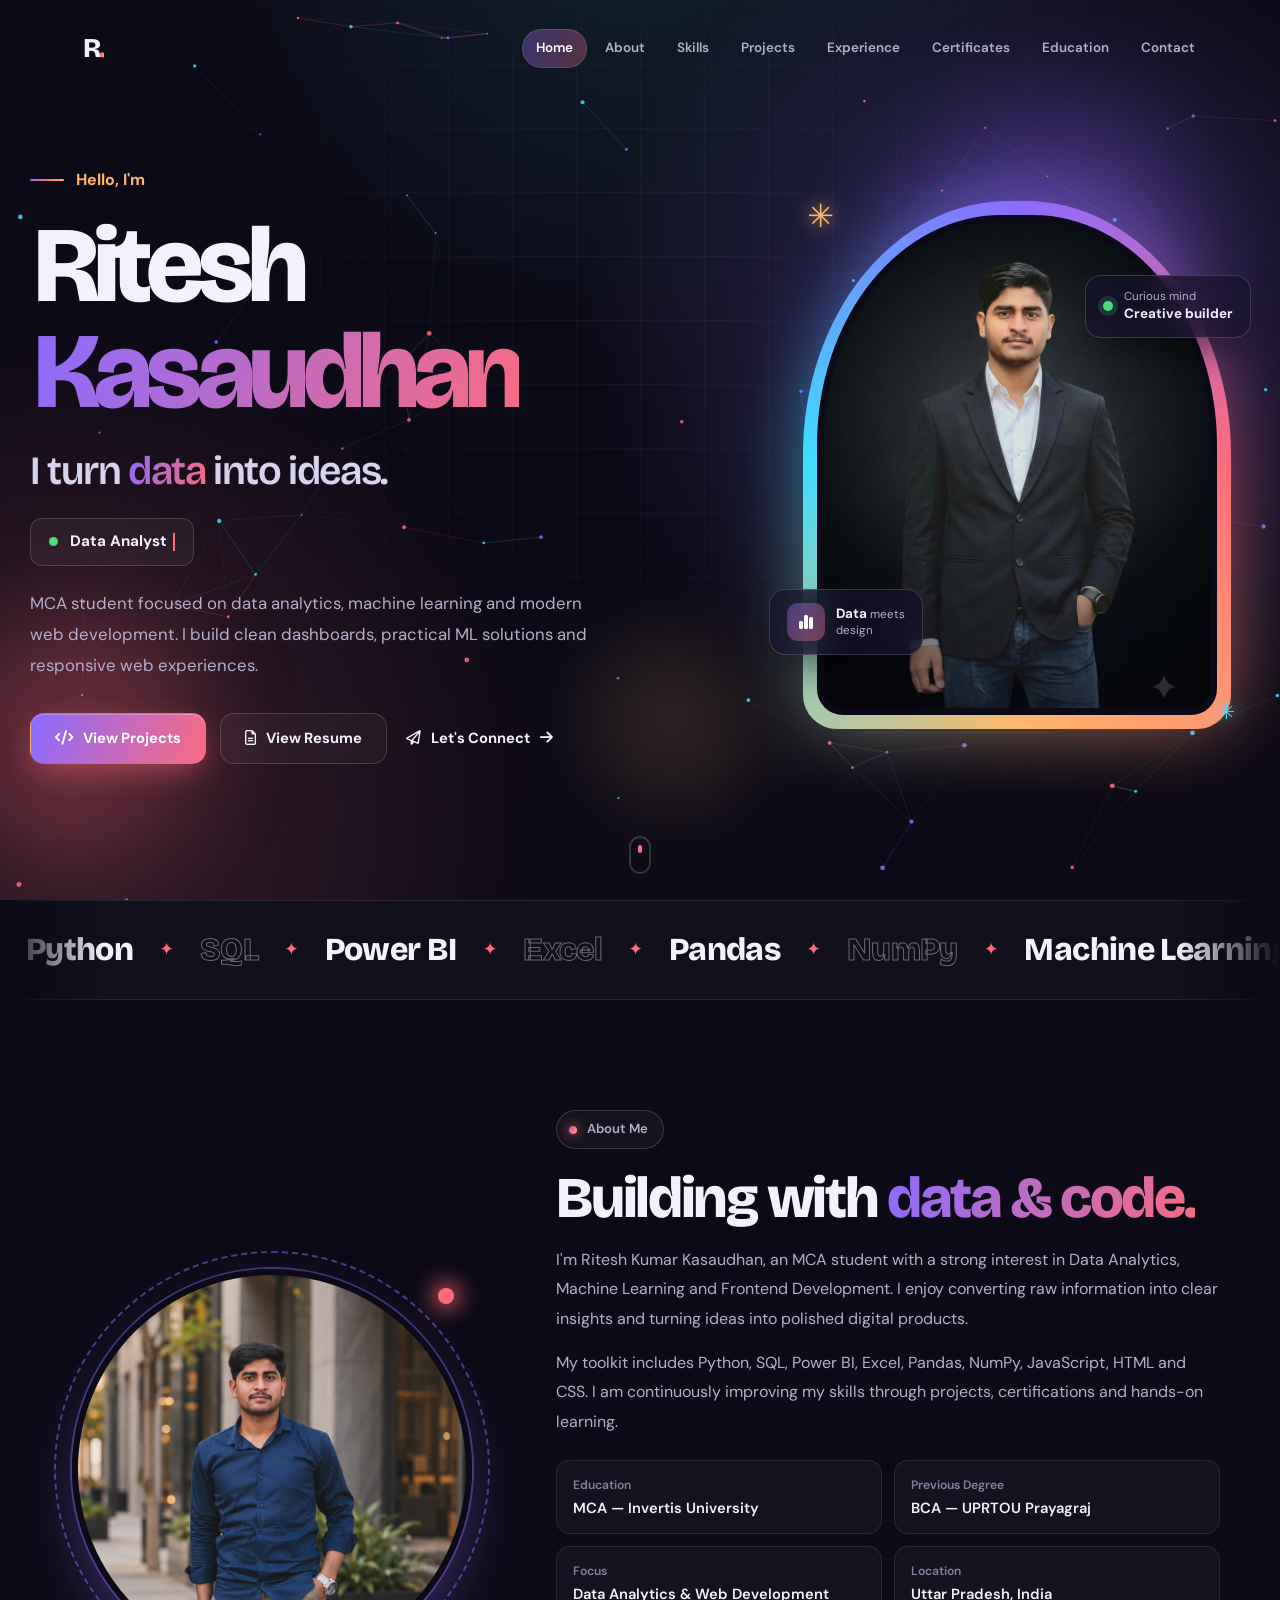
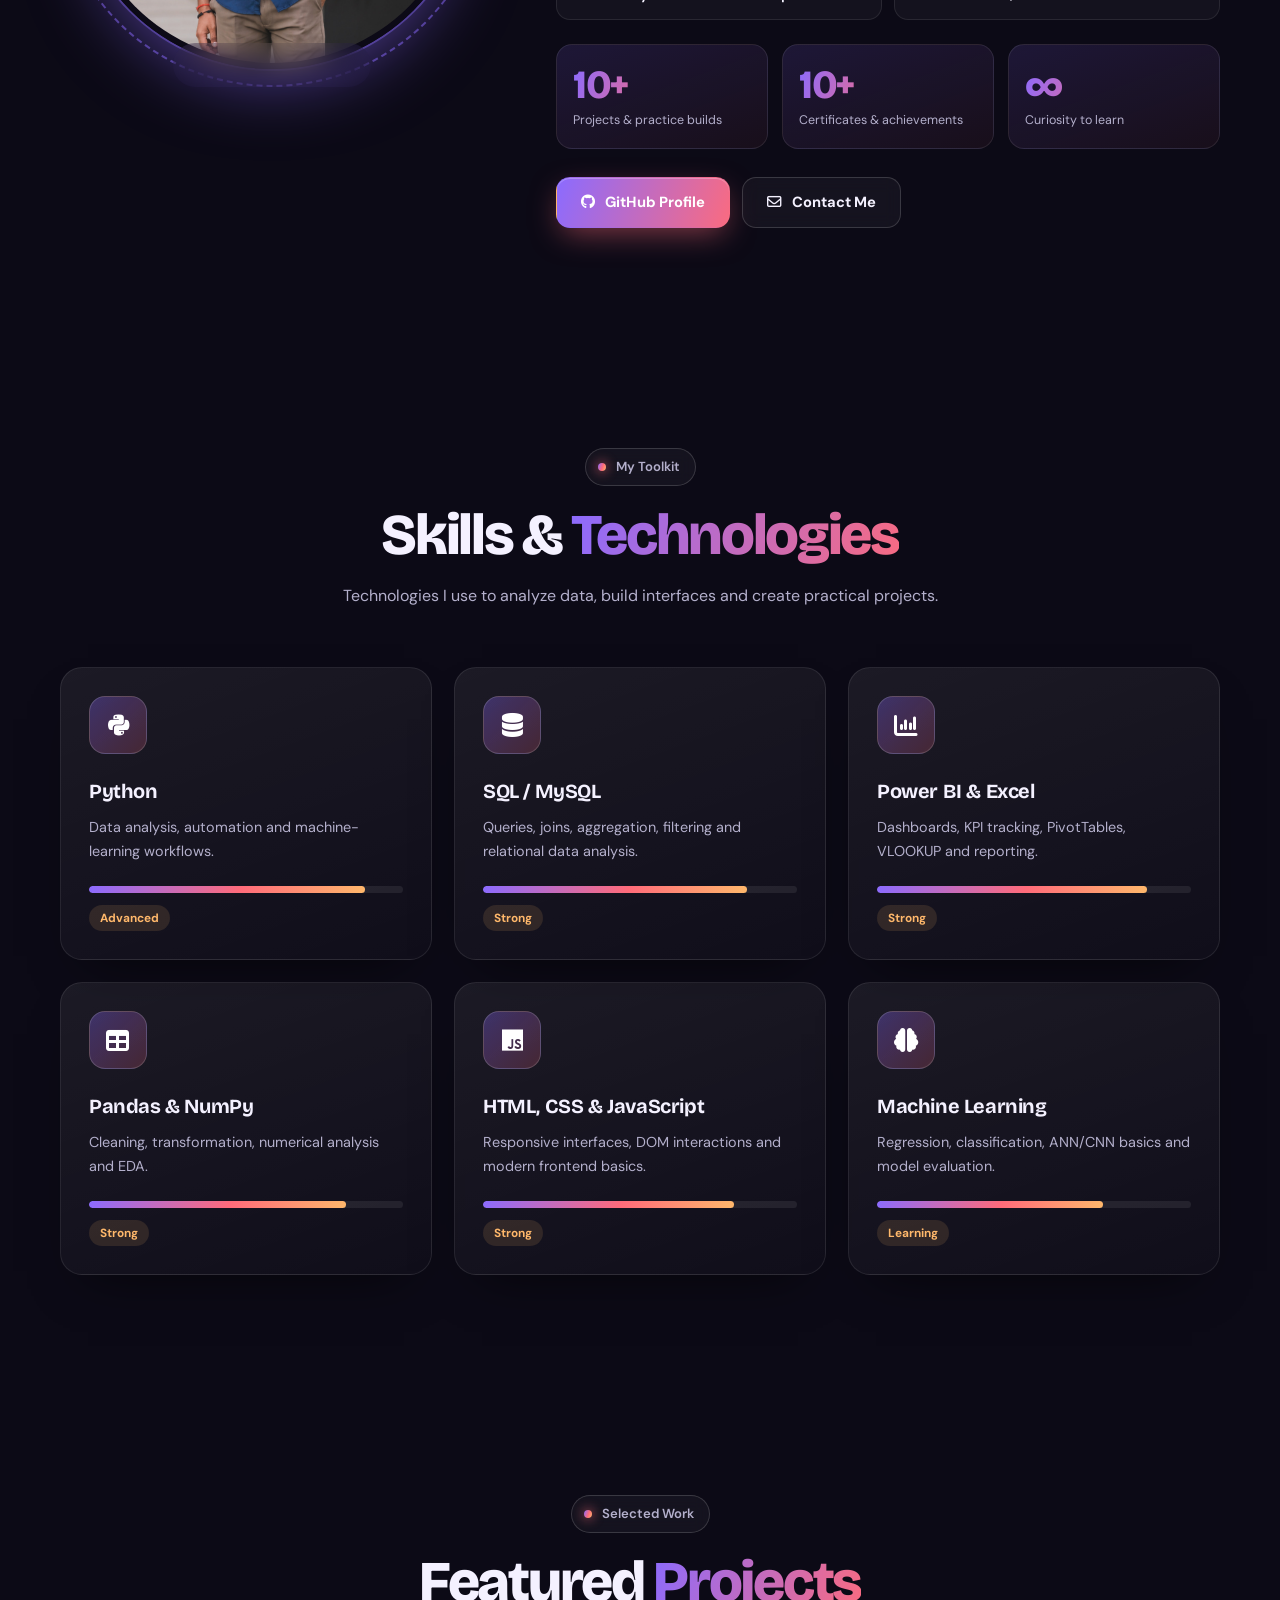
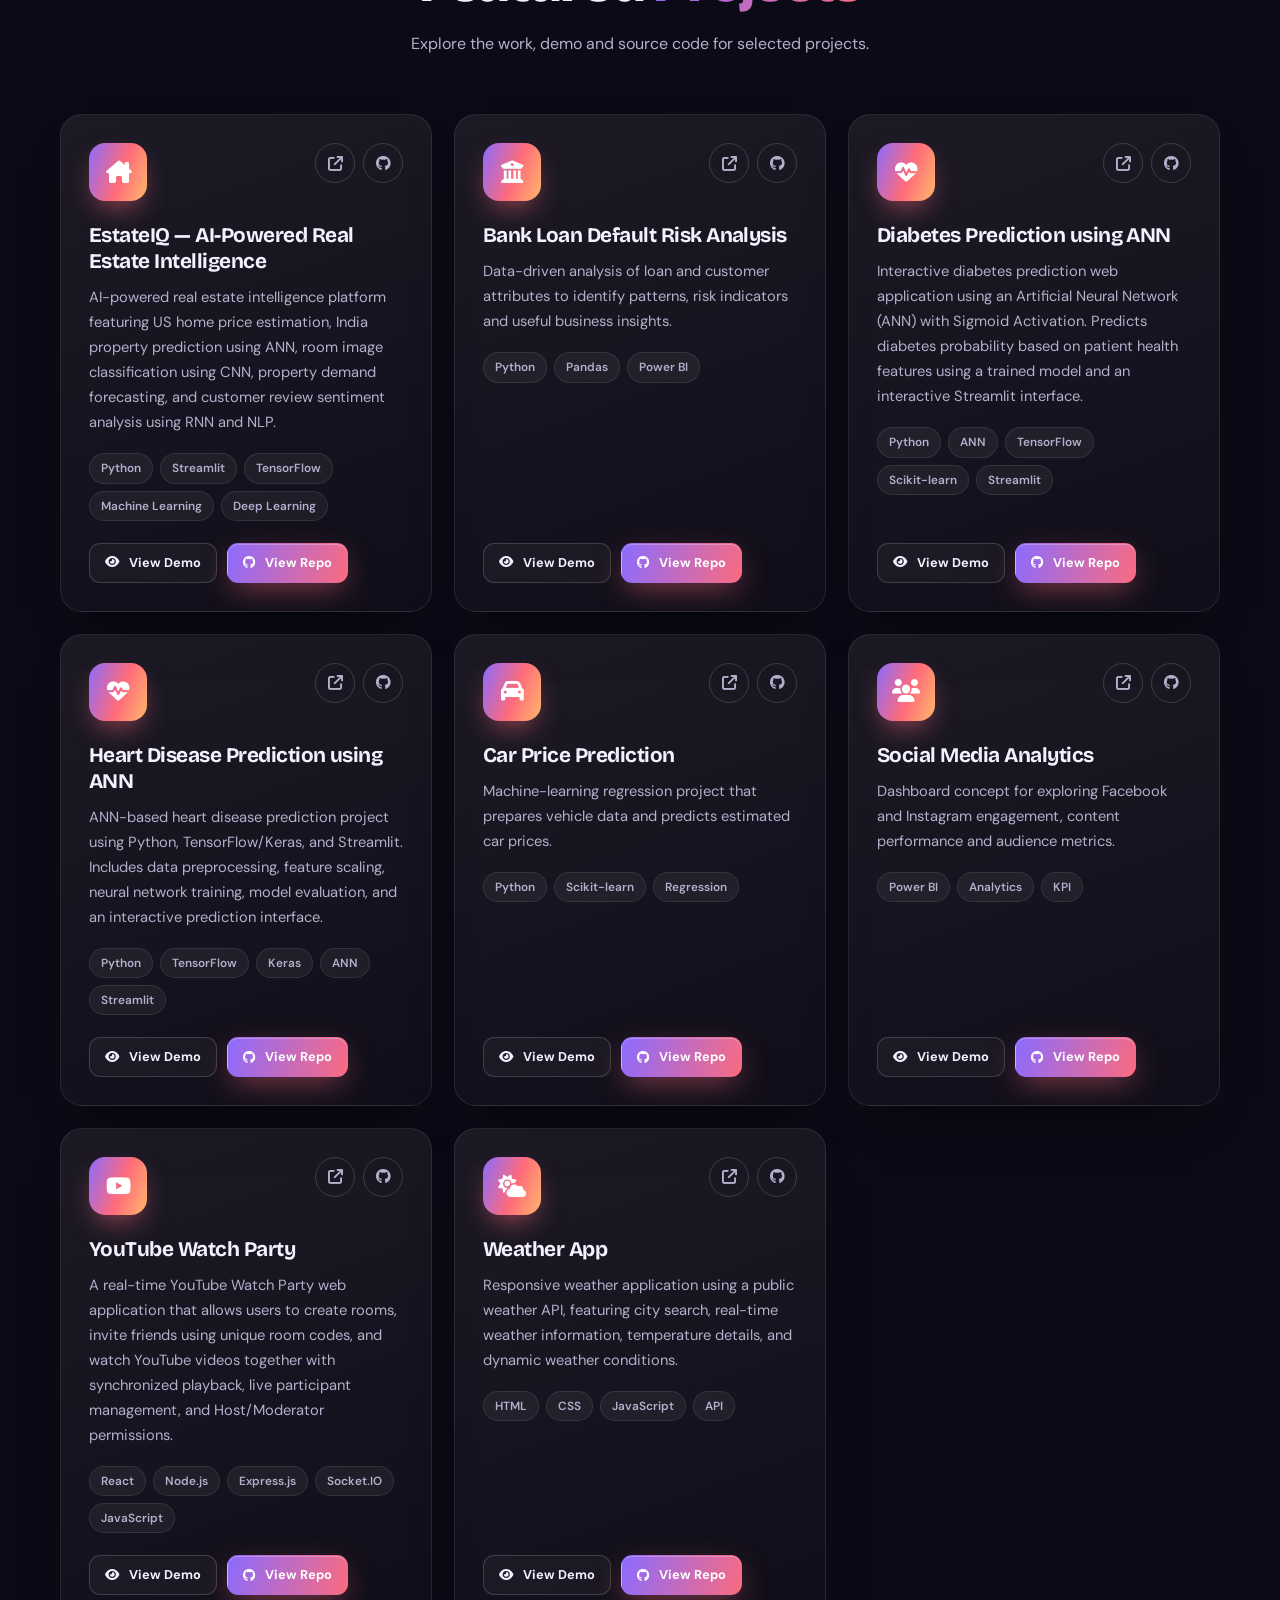
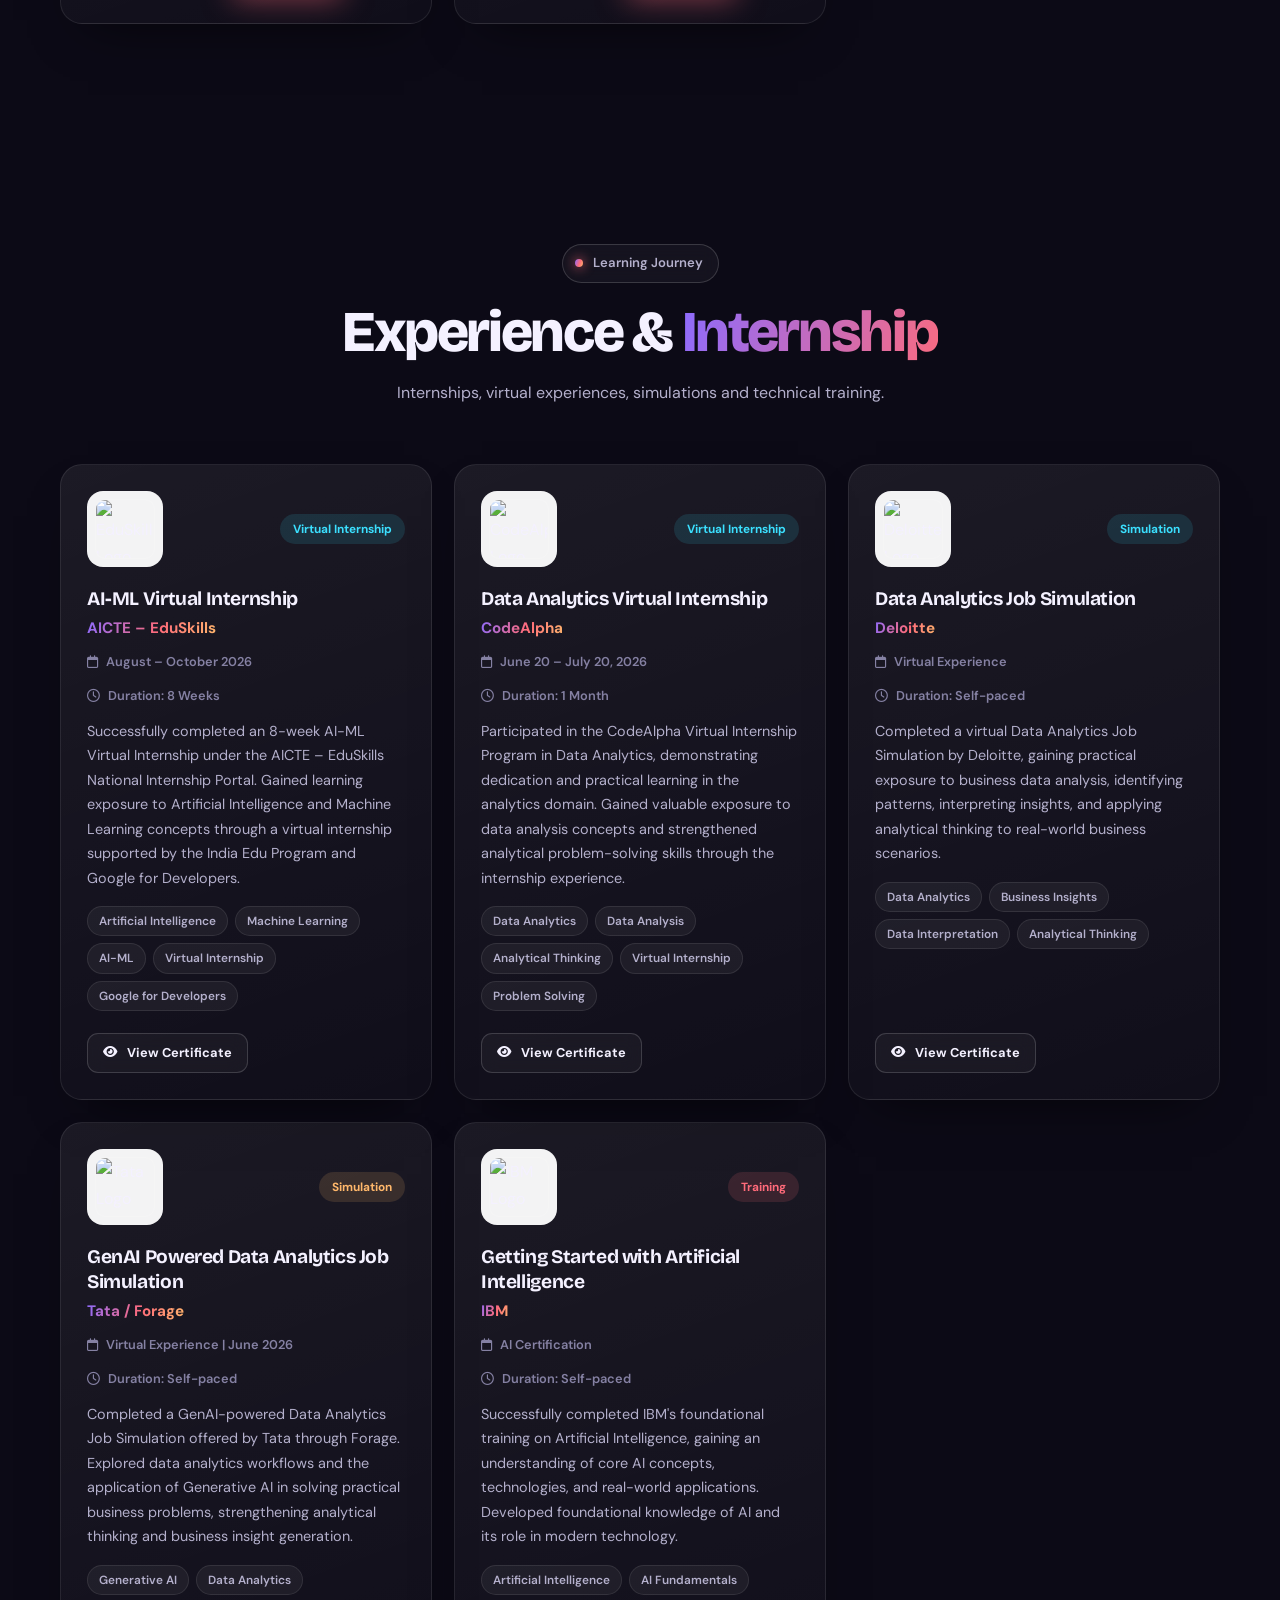
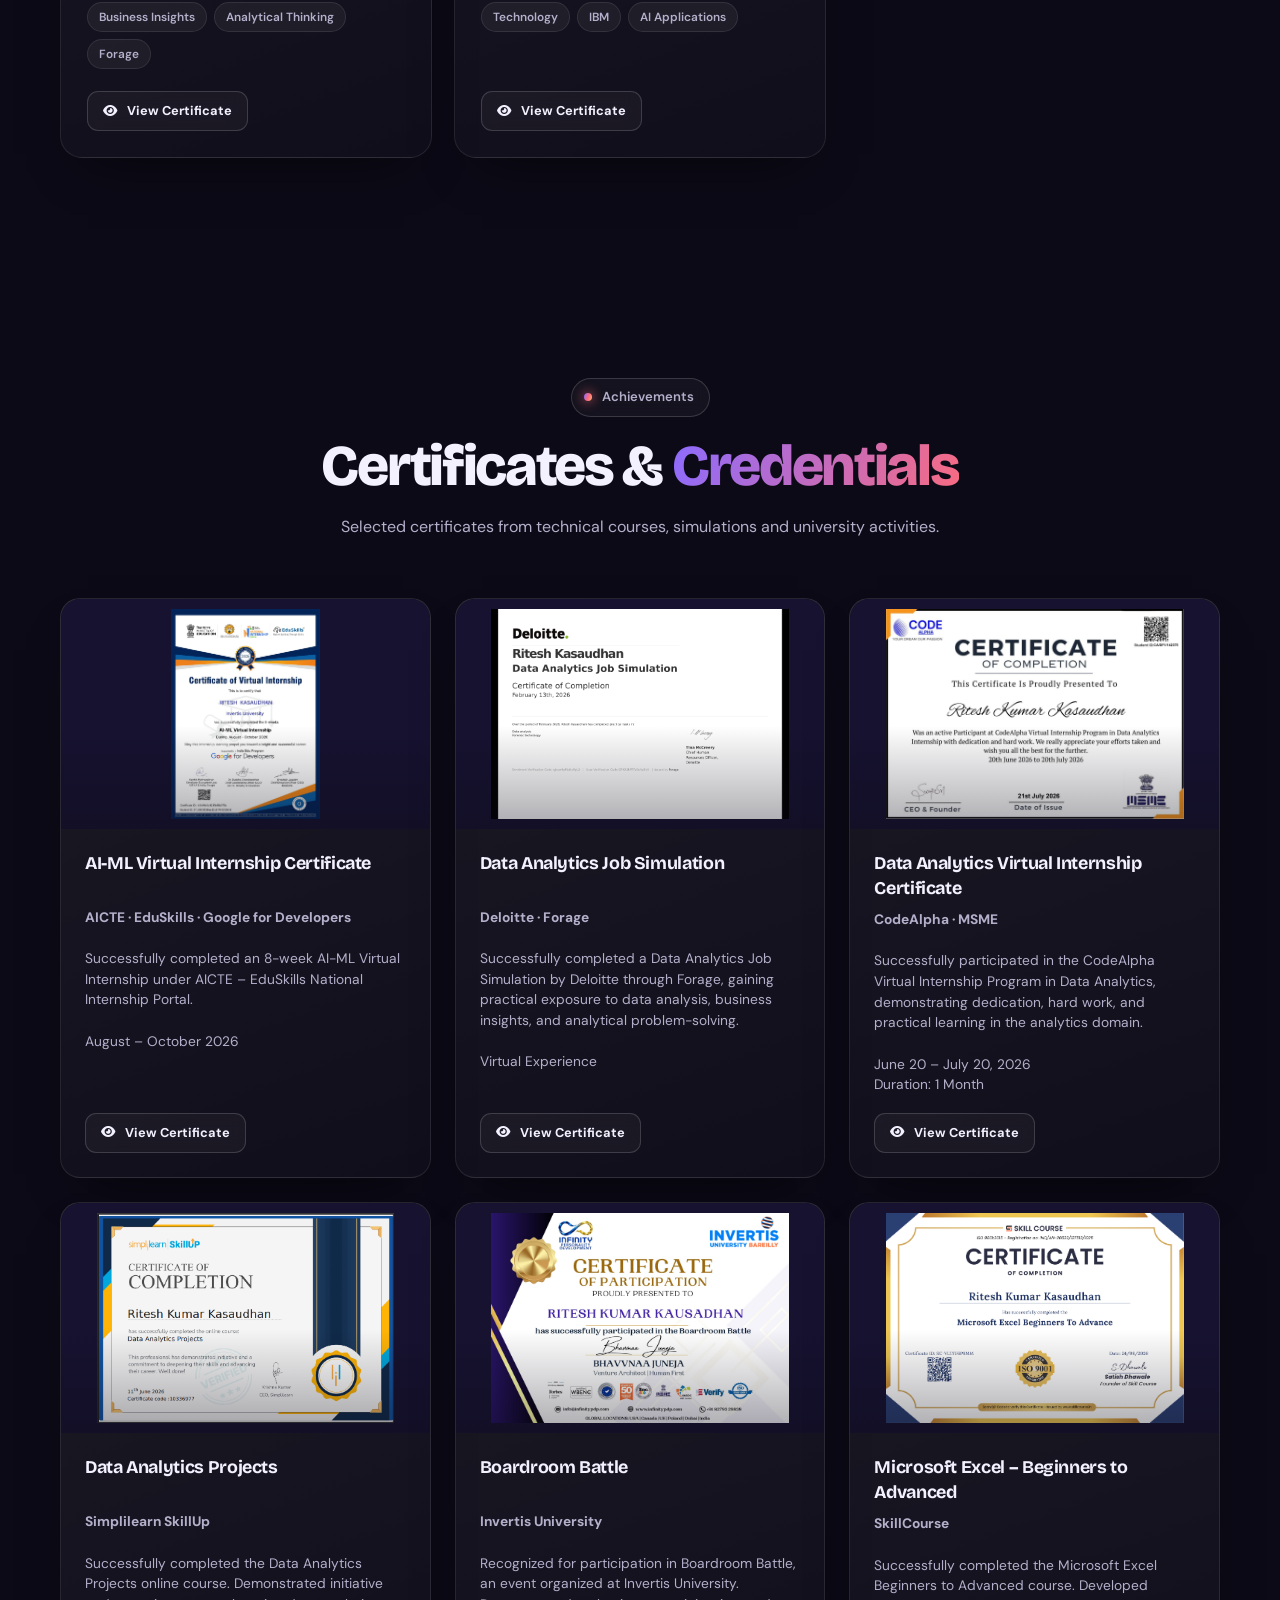
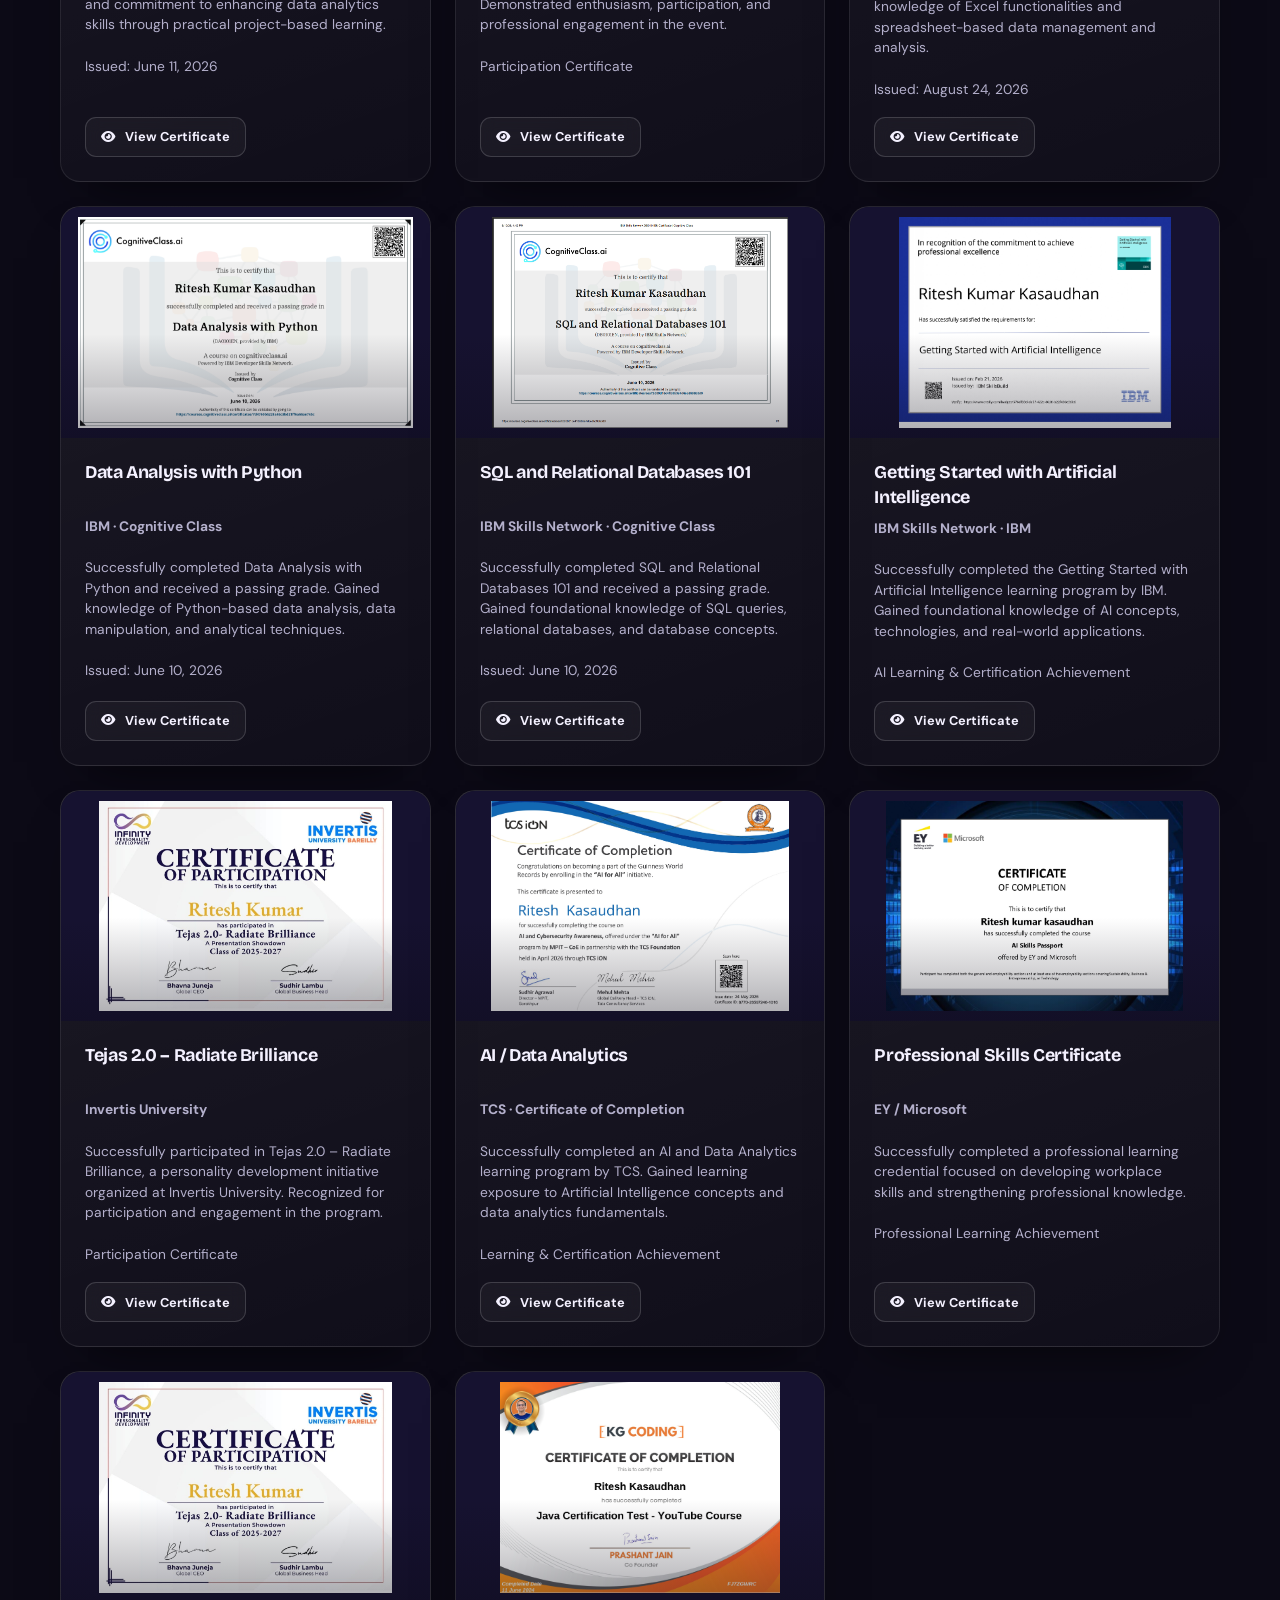
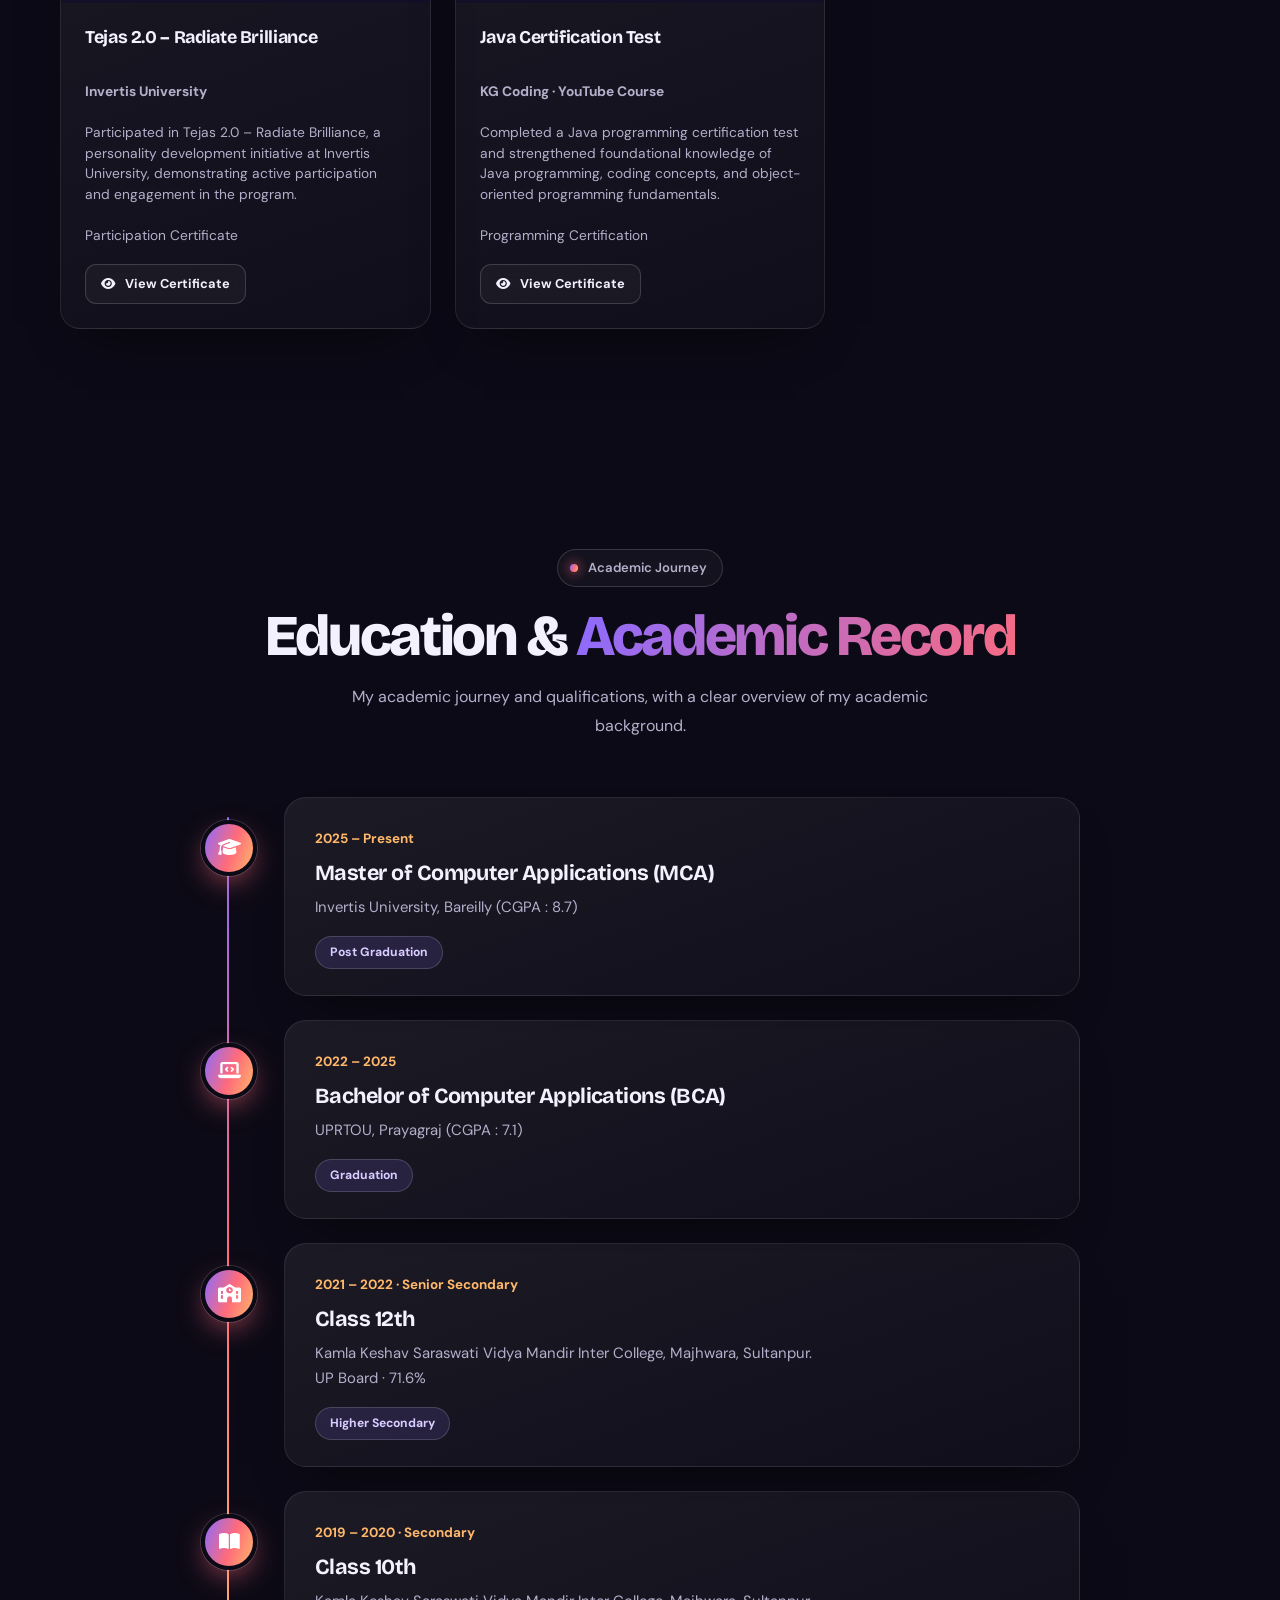
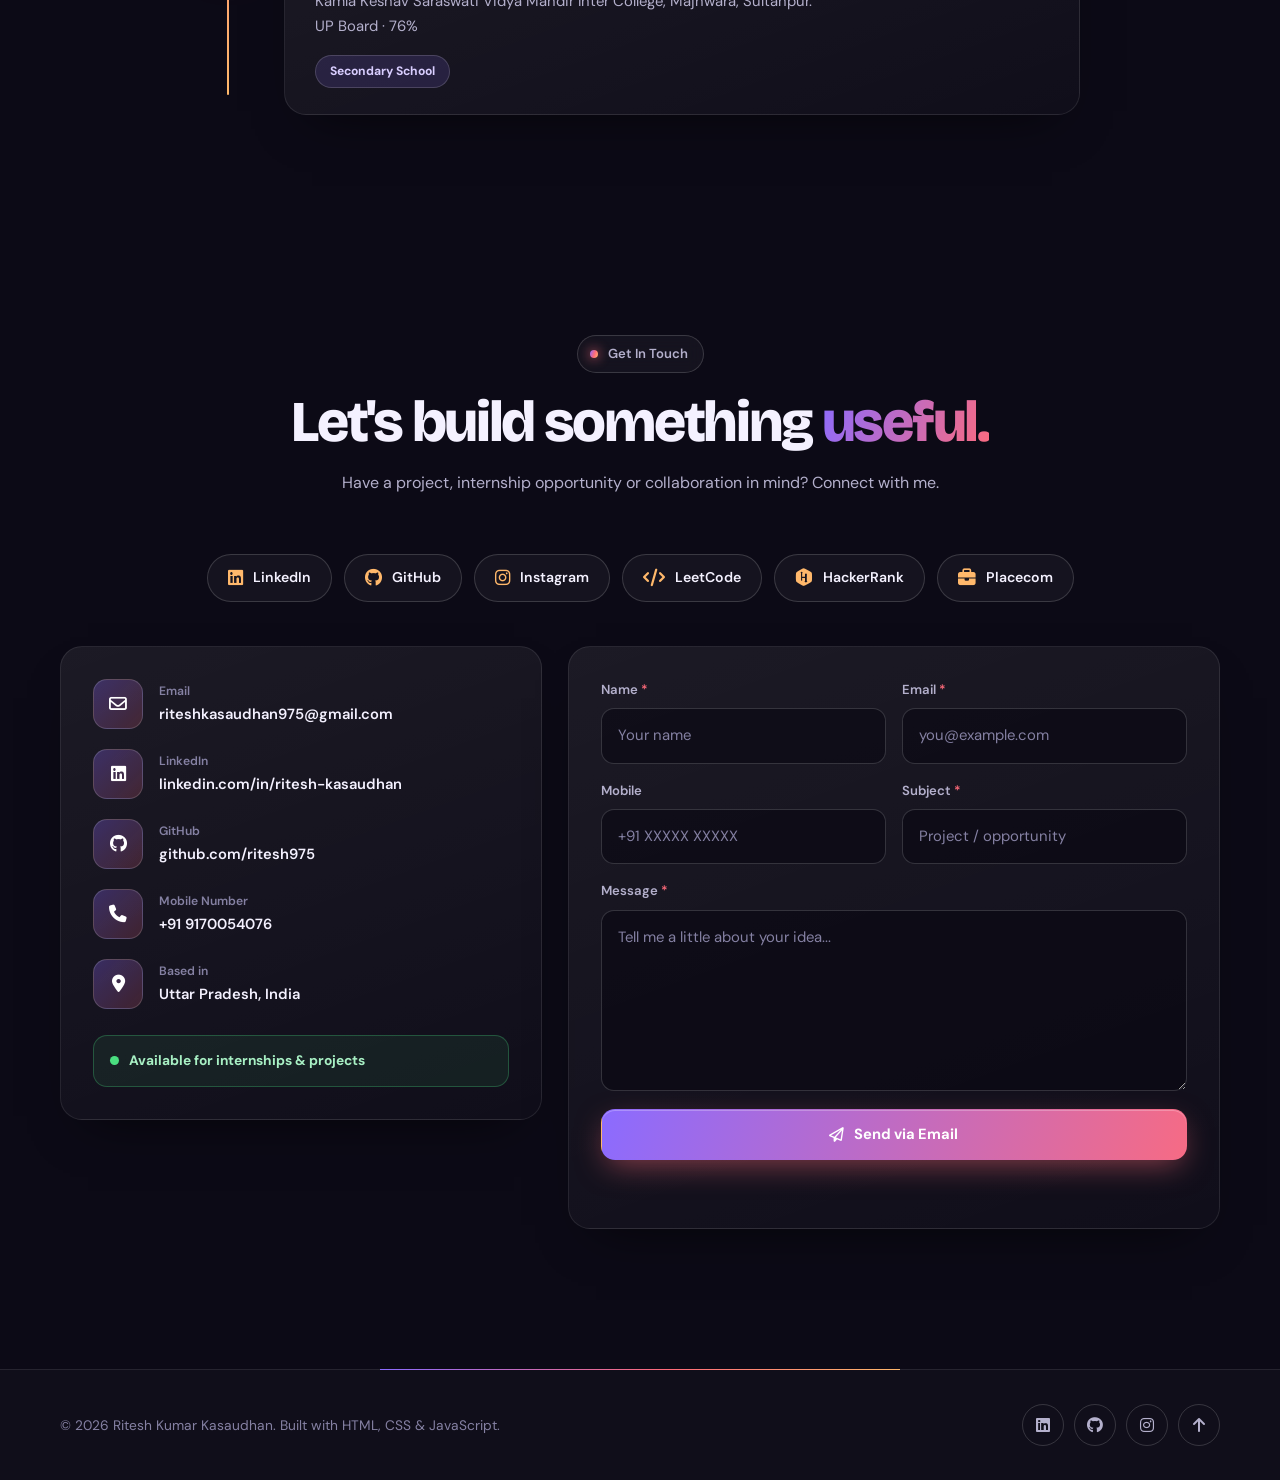
==== commit 0ef04cdf: "Update index.html" ====
--- a/RITESH-PORTFOLIO/index.html
+++ b/RITESH-PORTFOLIO/index.html
@@ -324,7 +324,7 @@
             <div class="ptop">
               <div class="pico"><i class="fa-solid fa-heart-pulse"></i></div>
               <div class="plinks">
-                <a href="#" data-project-demo="heart-disease" class="demo-placeholder" aria-label="View demo">
+                <a href="https://ritesh-heart-disease-prediction.streamlit.app/" data-project-demo="heart-disease" class="demo-placeholder" aria-label="View demo">
                   <i class="fa-solid fa-arrow-up-right-from-square"></i>
                 </a>
                 <a href="https://github.com/ritesh975" target="_blank" rel="noopener" aria-label="View repository">
@@ -350,7 +350,7 @@
             </div>
 
             <div class="project-actions">
-              <a href="#" data-project-demo="heart-disease" class="btn btn-small btn-outline demo-placeholder">
+              <a href="https://ritesh-heart-disease-prediction.streamlit.app/" data-project-demo="heart-disease" class="btn btn-small btn-outline demo-placeholder">
                 <i class="fa-solid fa-eye"></i> View Demo
               </a>
               <a href="https://github.com/ritesh975" target="_blank" rel="noopener" class="btn btn-small btn-cyan">
@@ -1344,4 +1344,4 @@
 
 </body>
 
-</html>+</html>
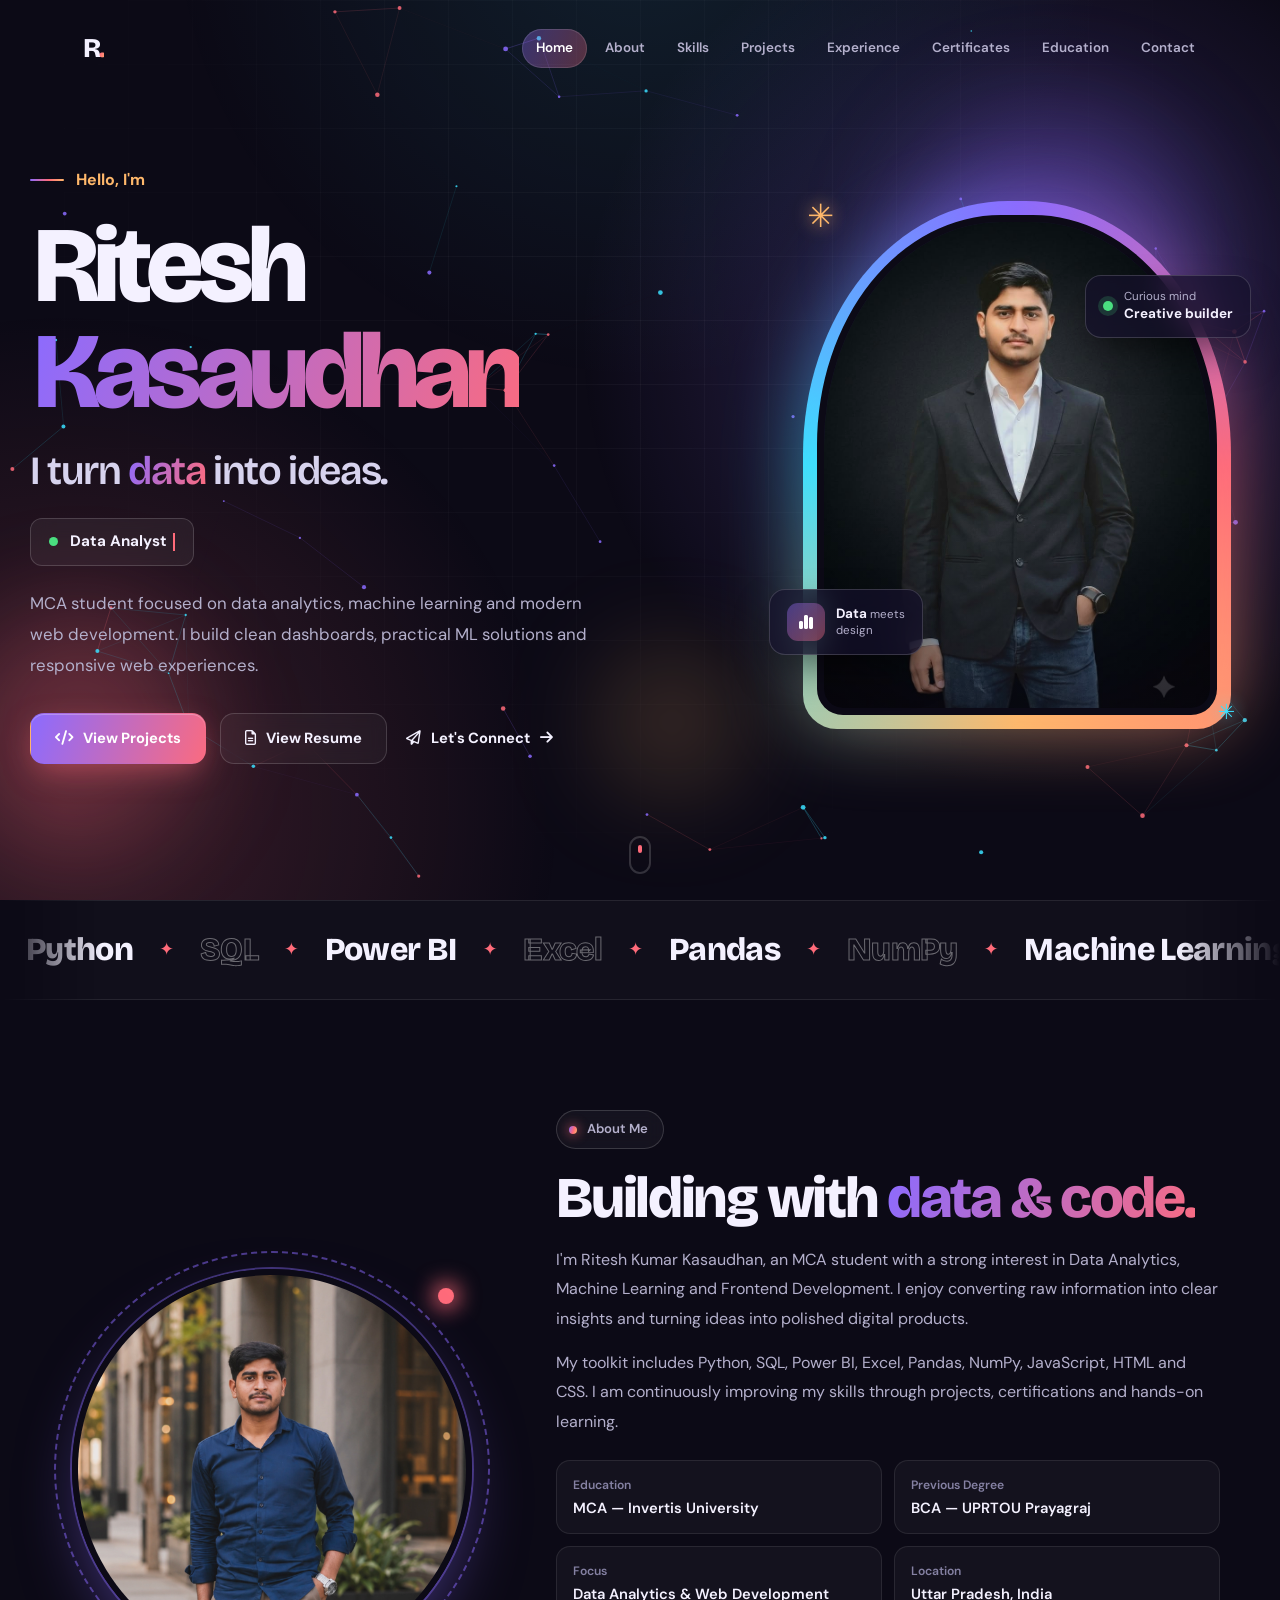
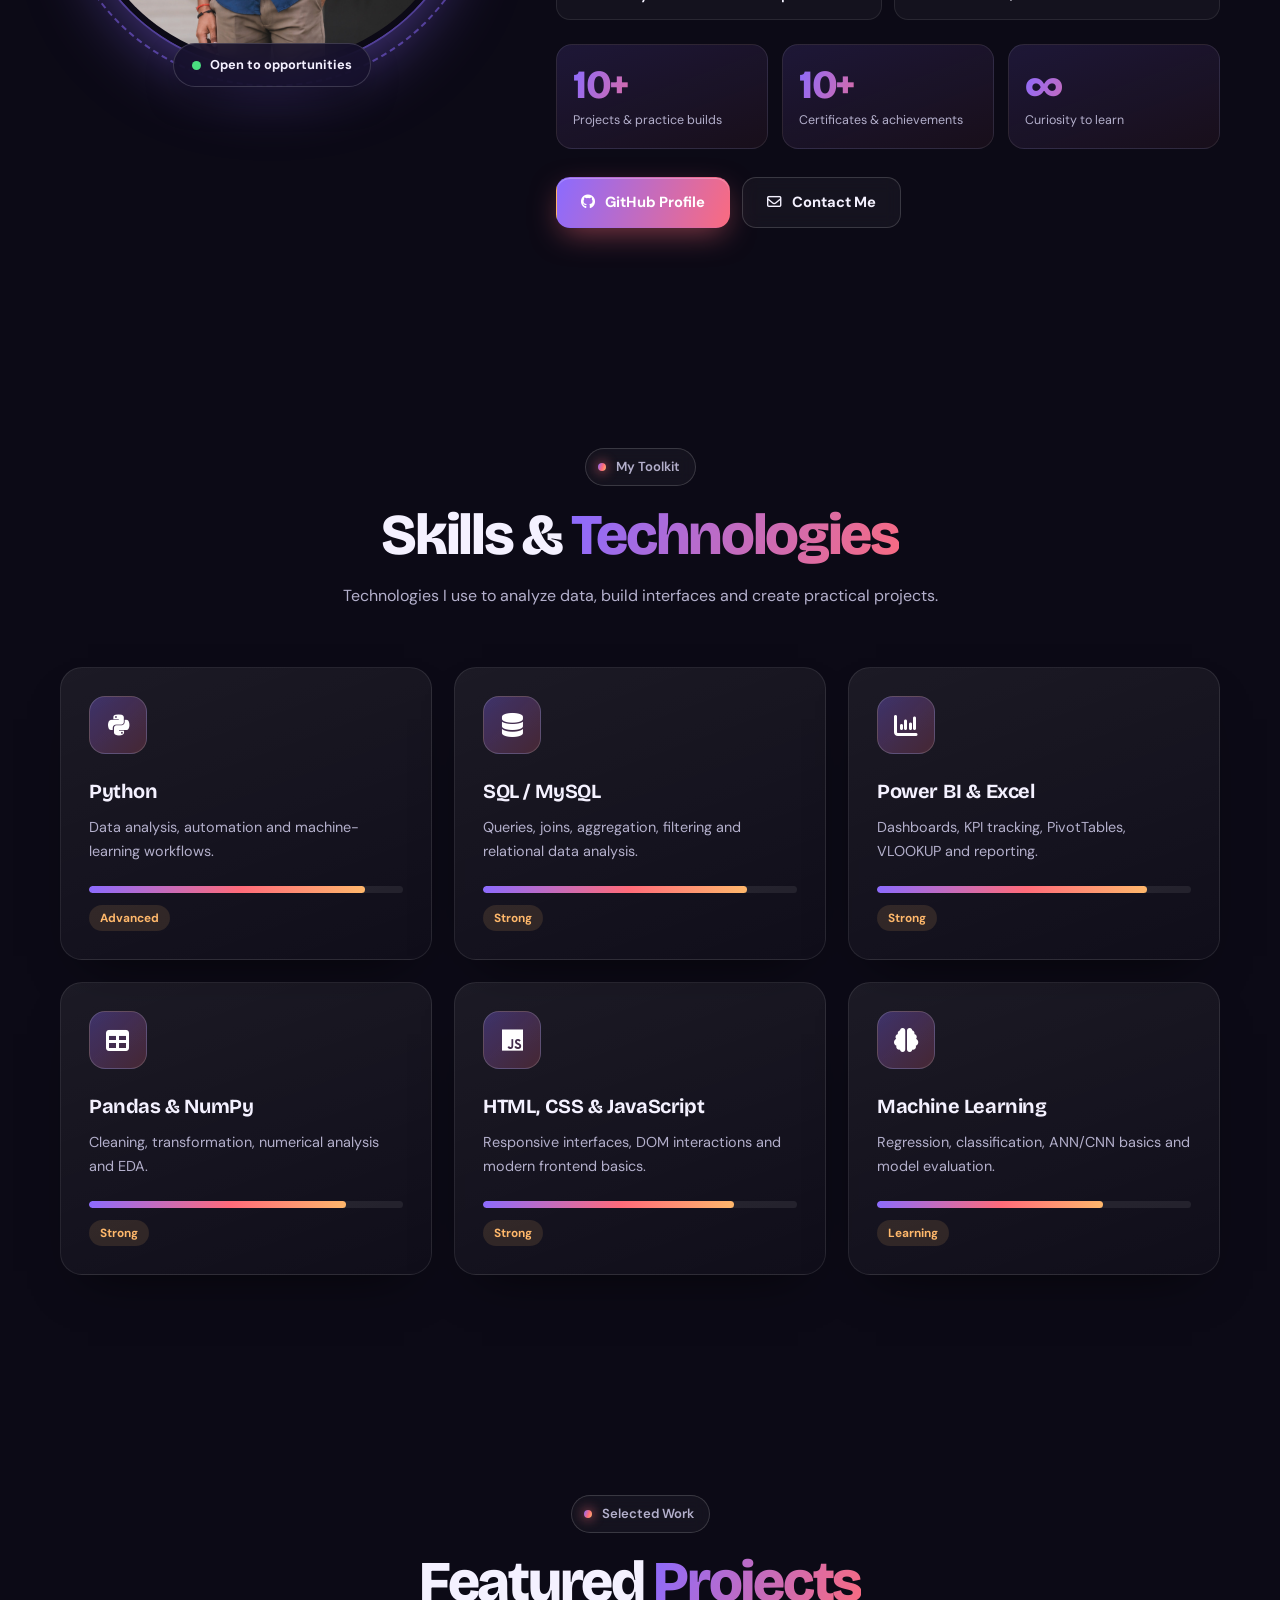
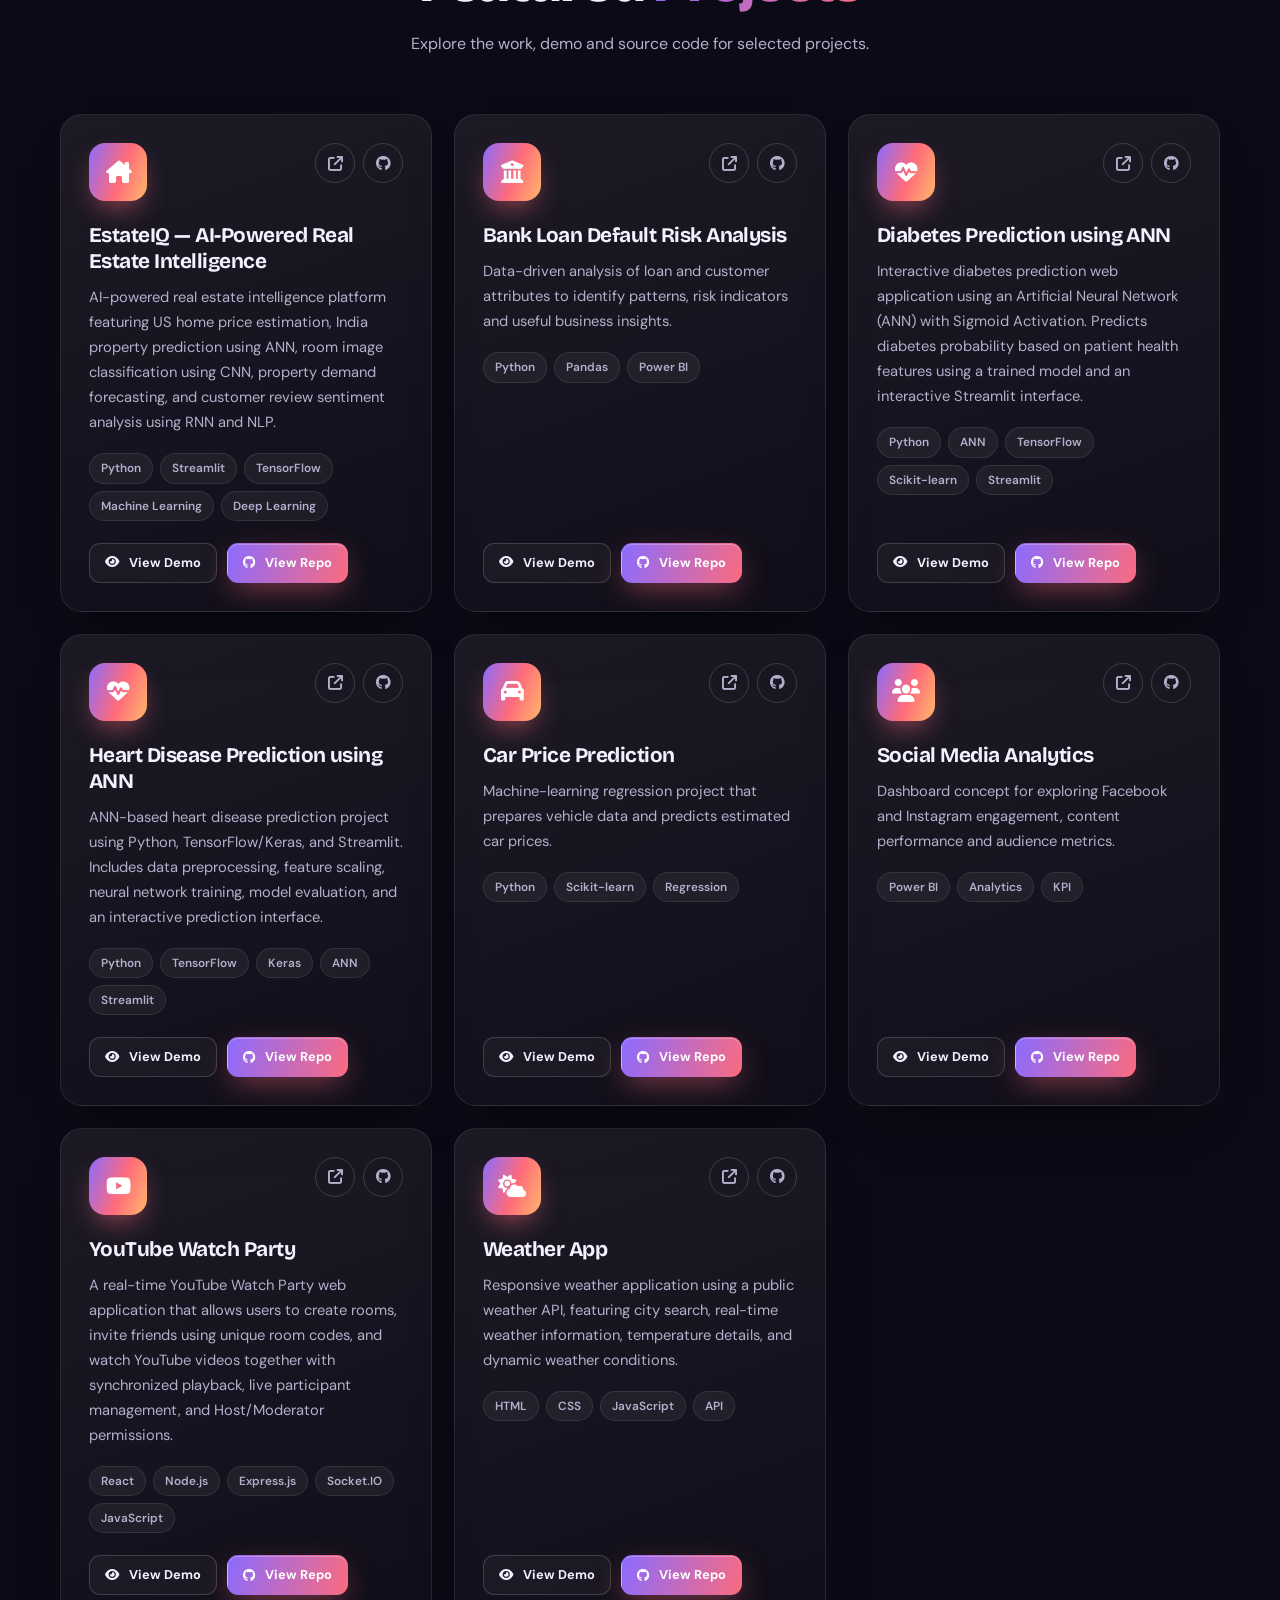
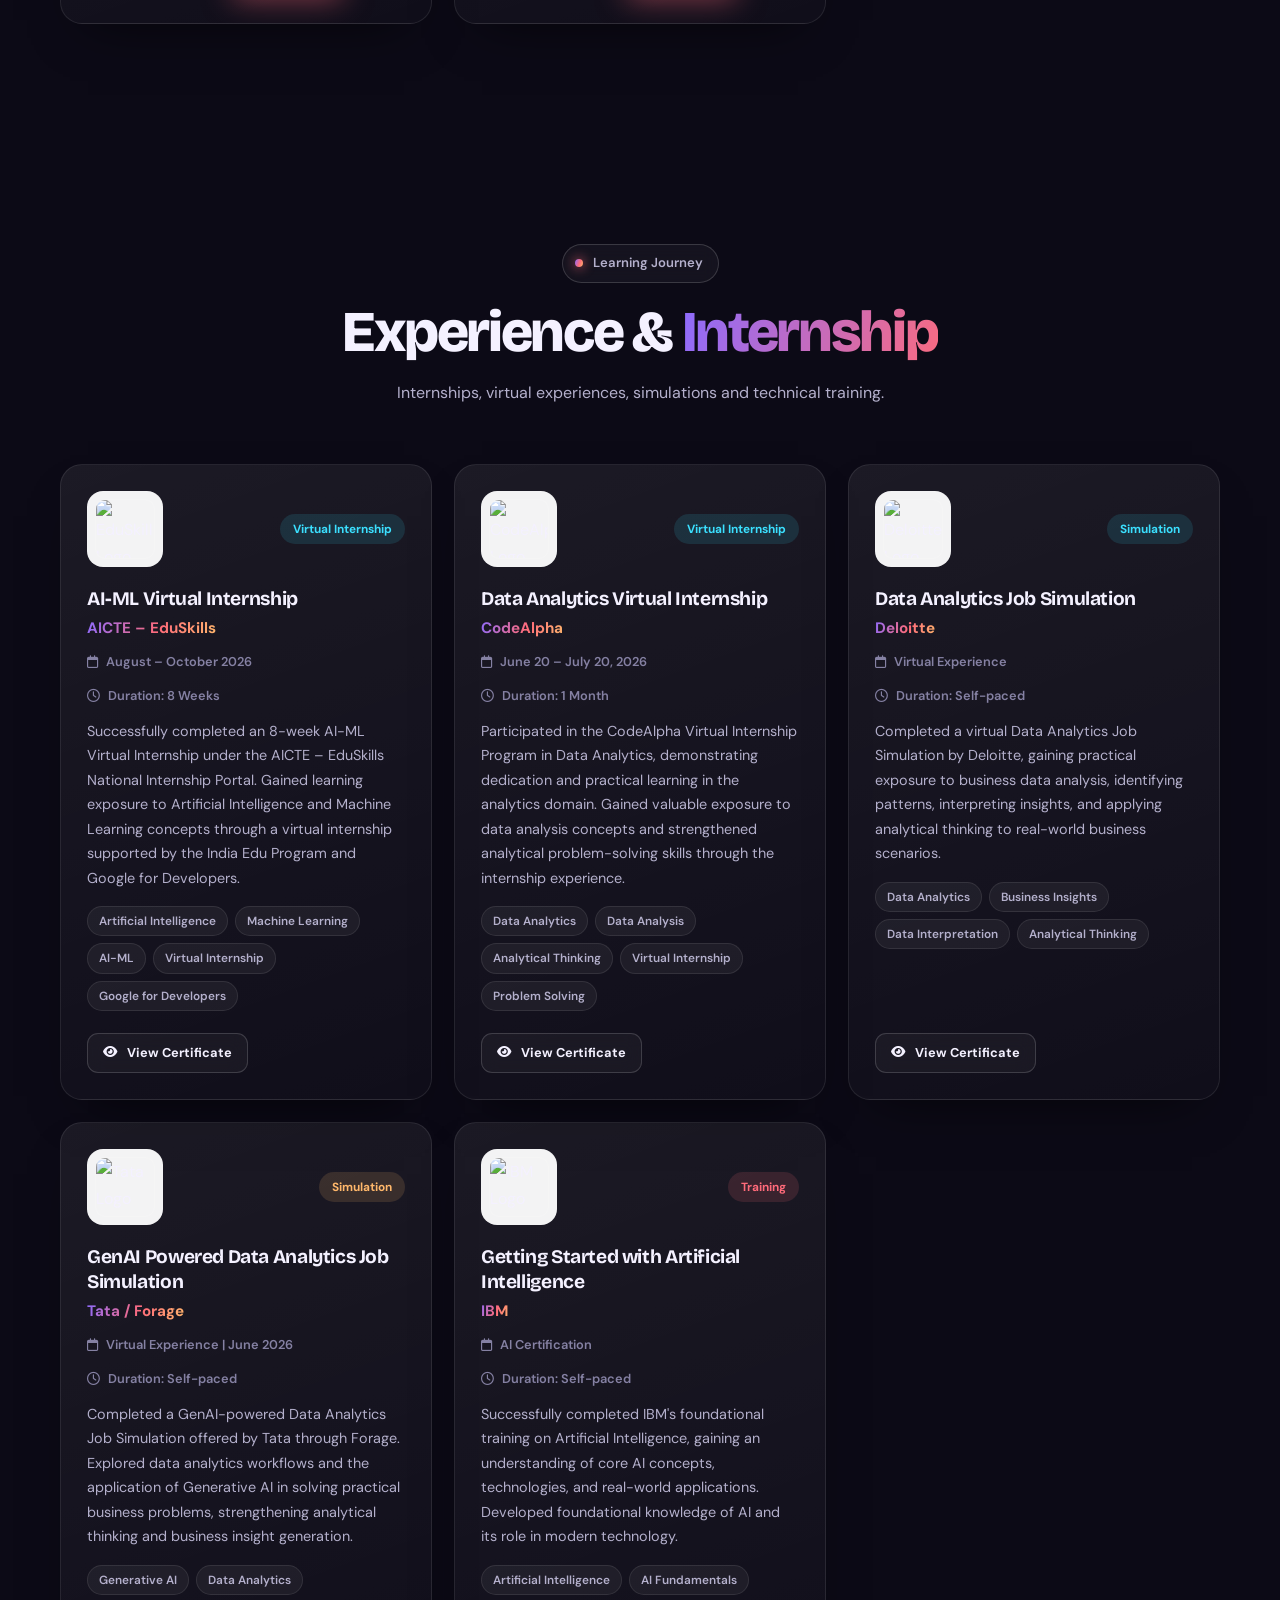
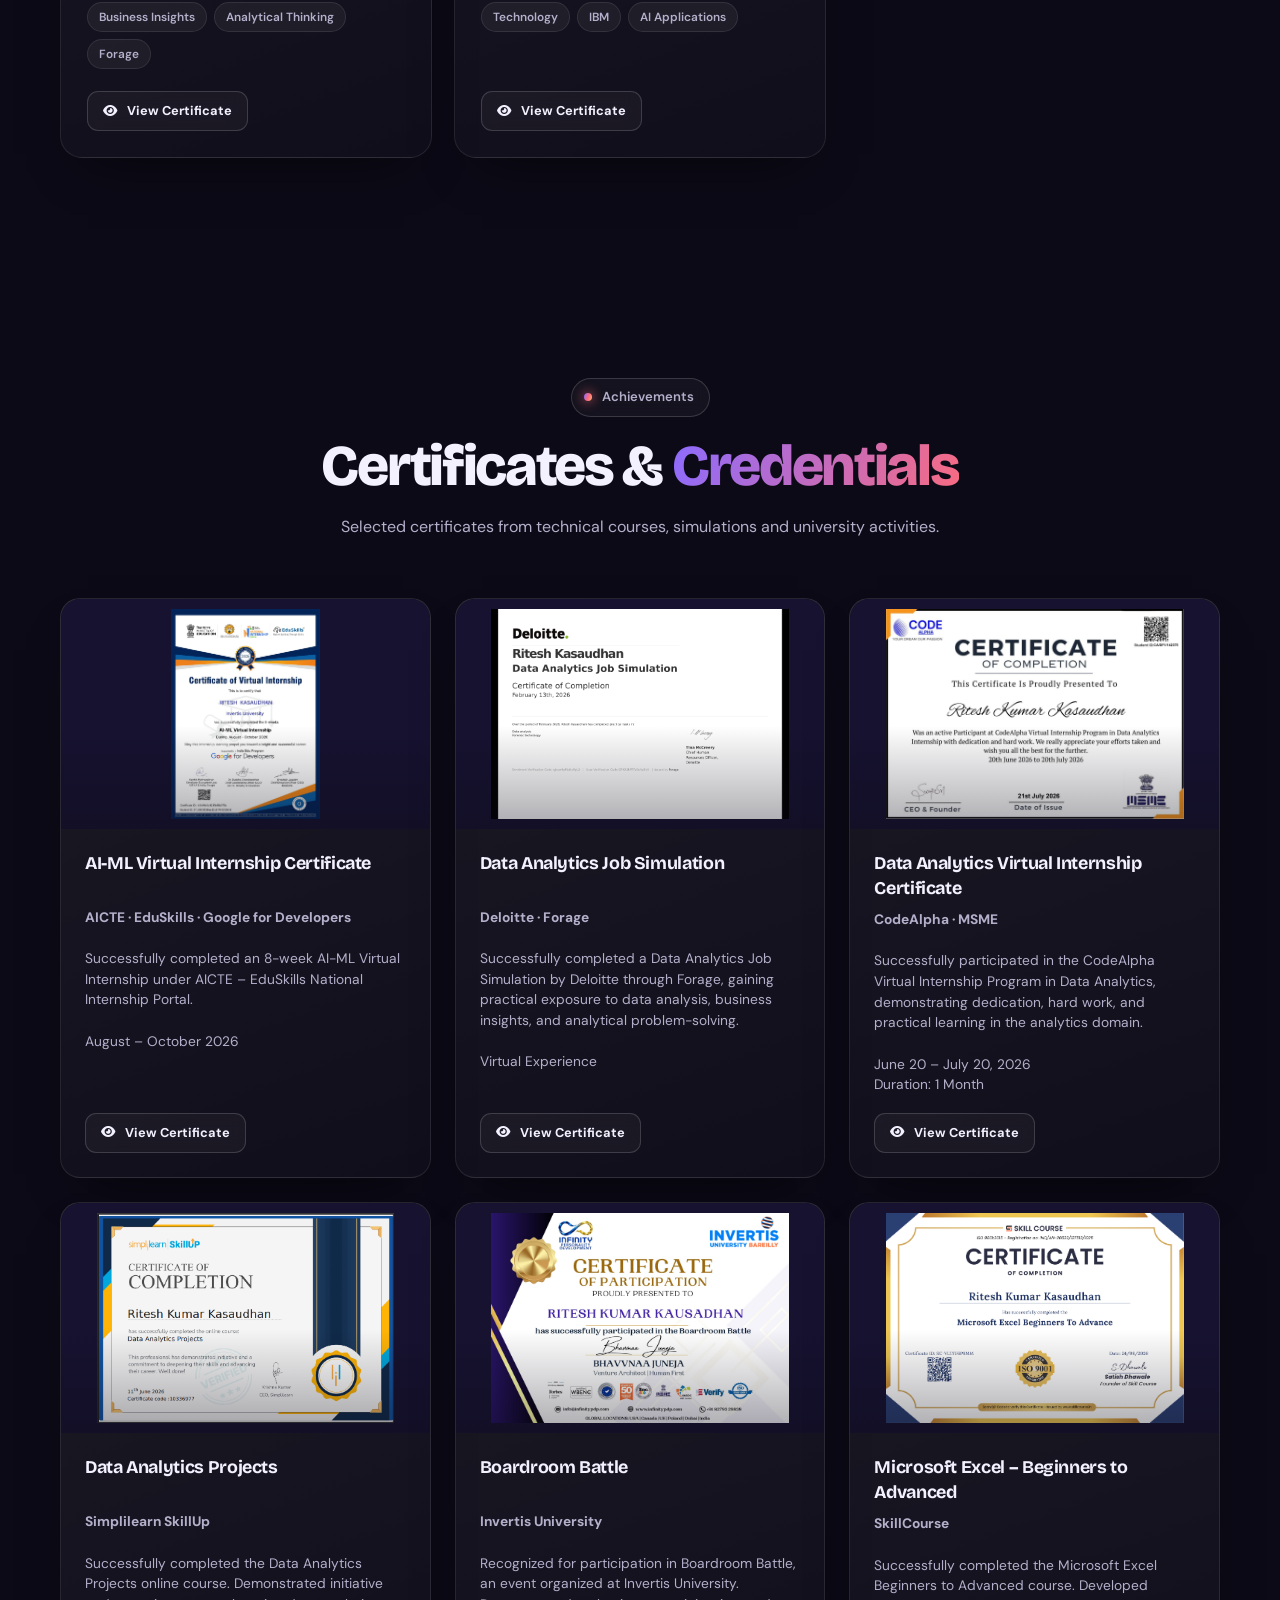
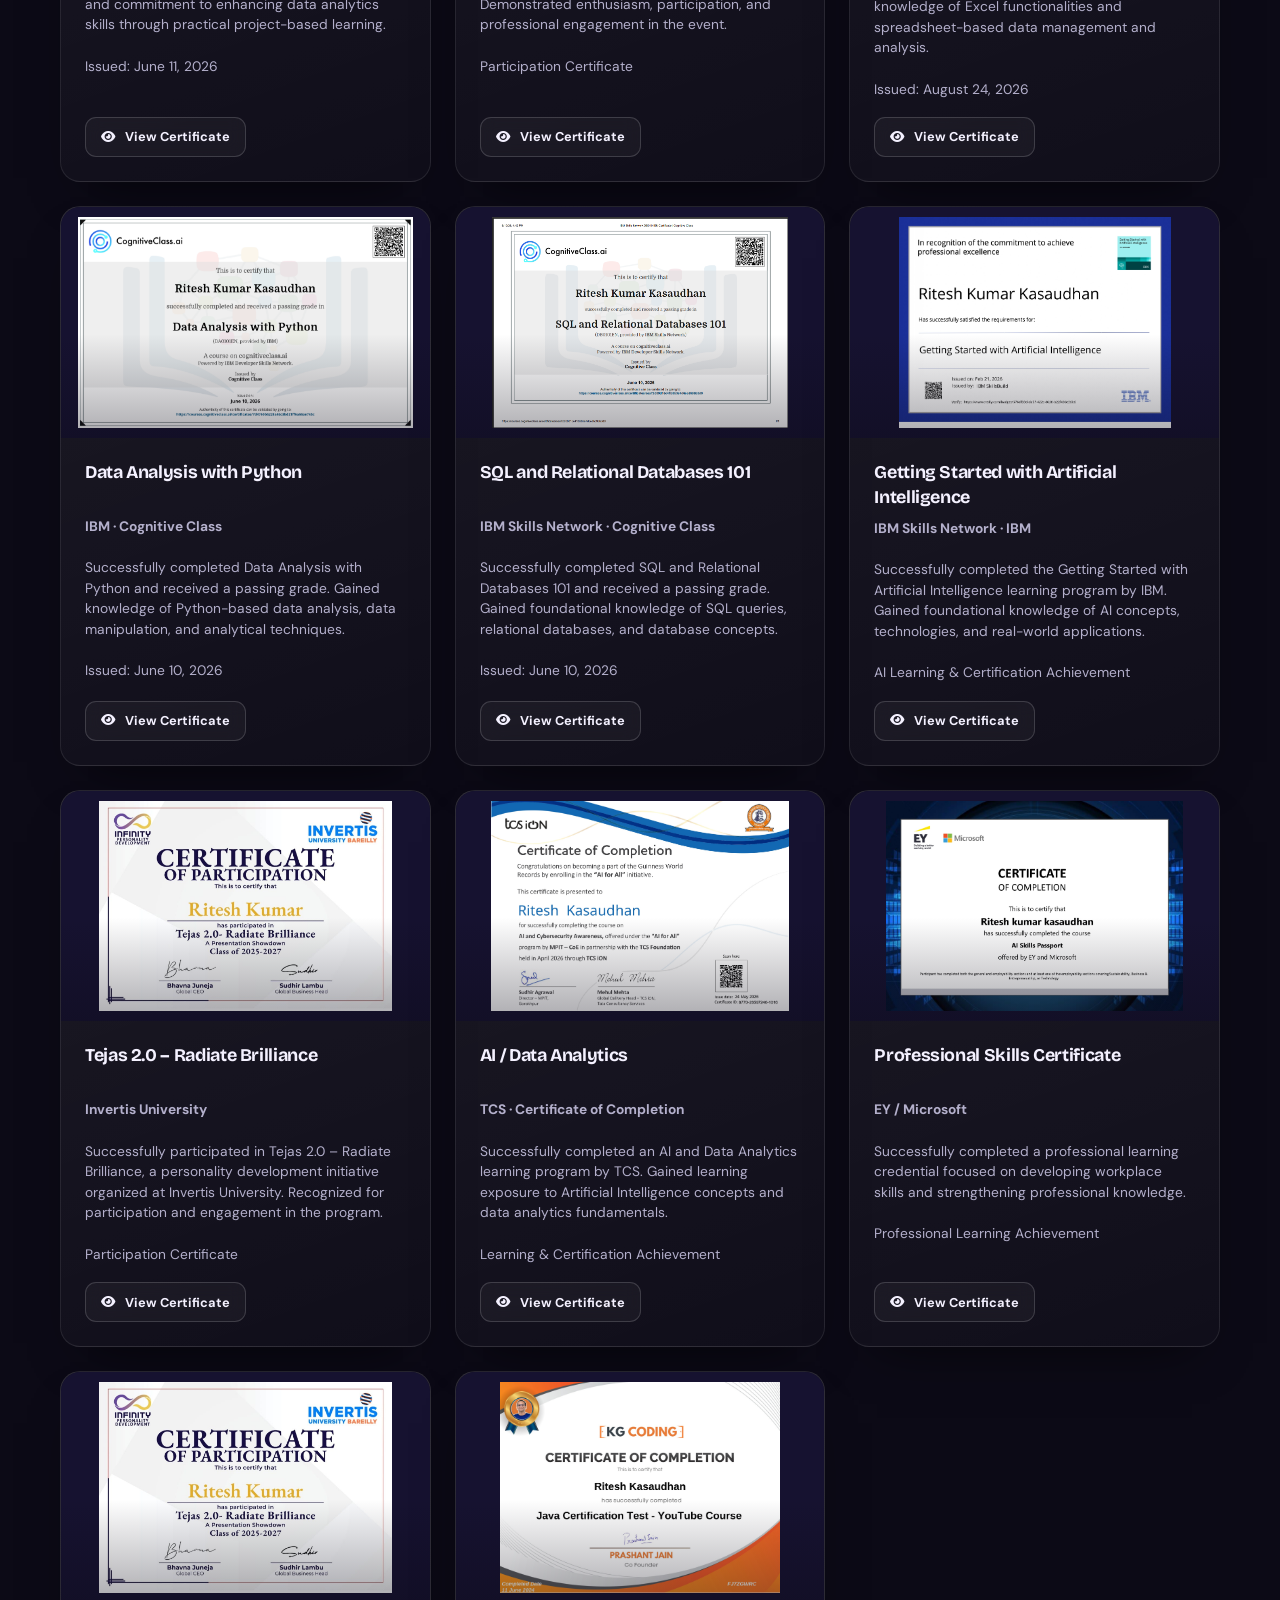
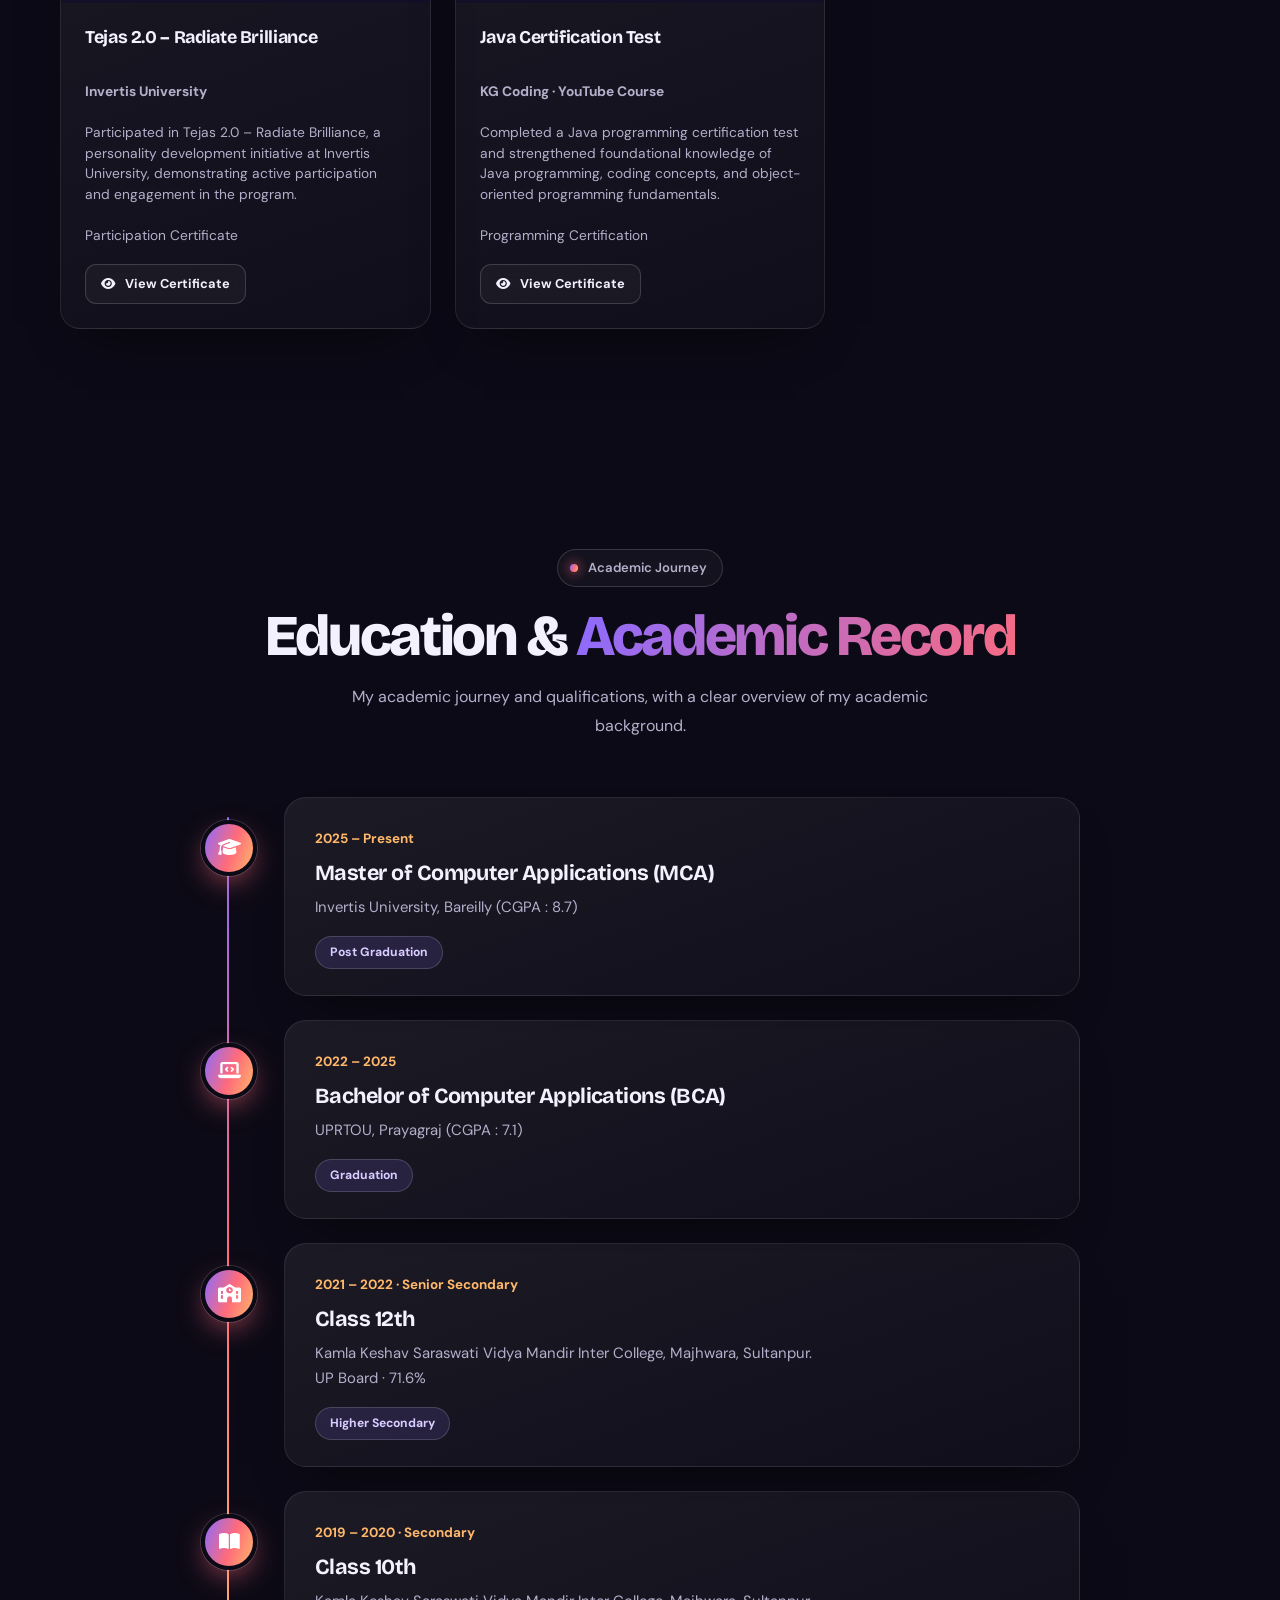
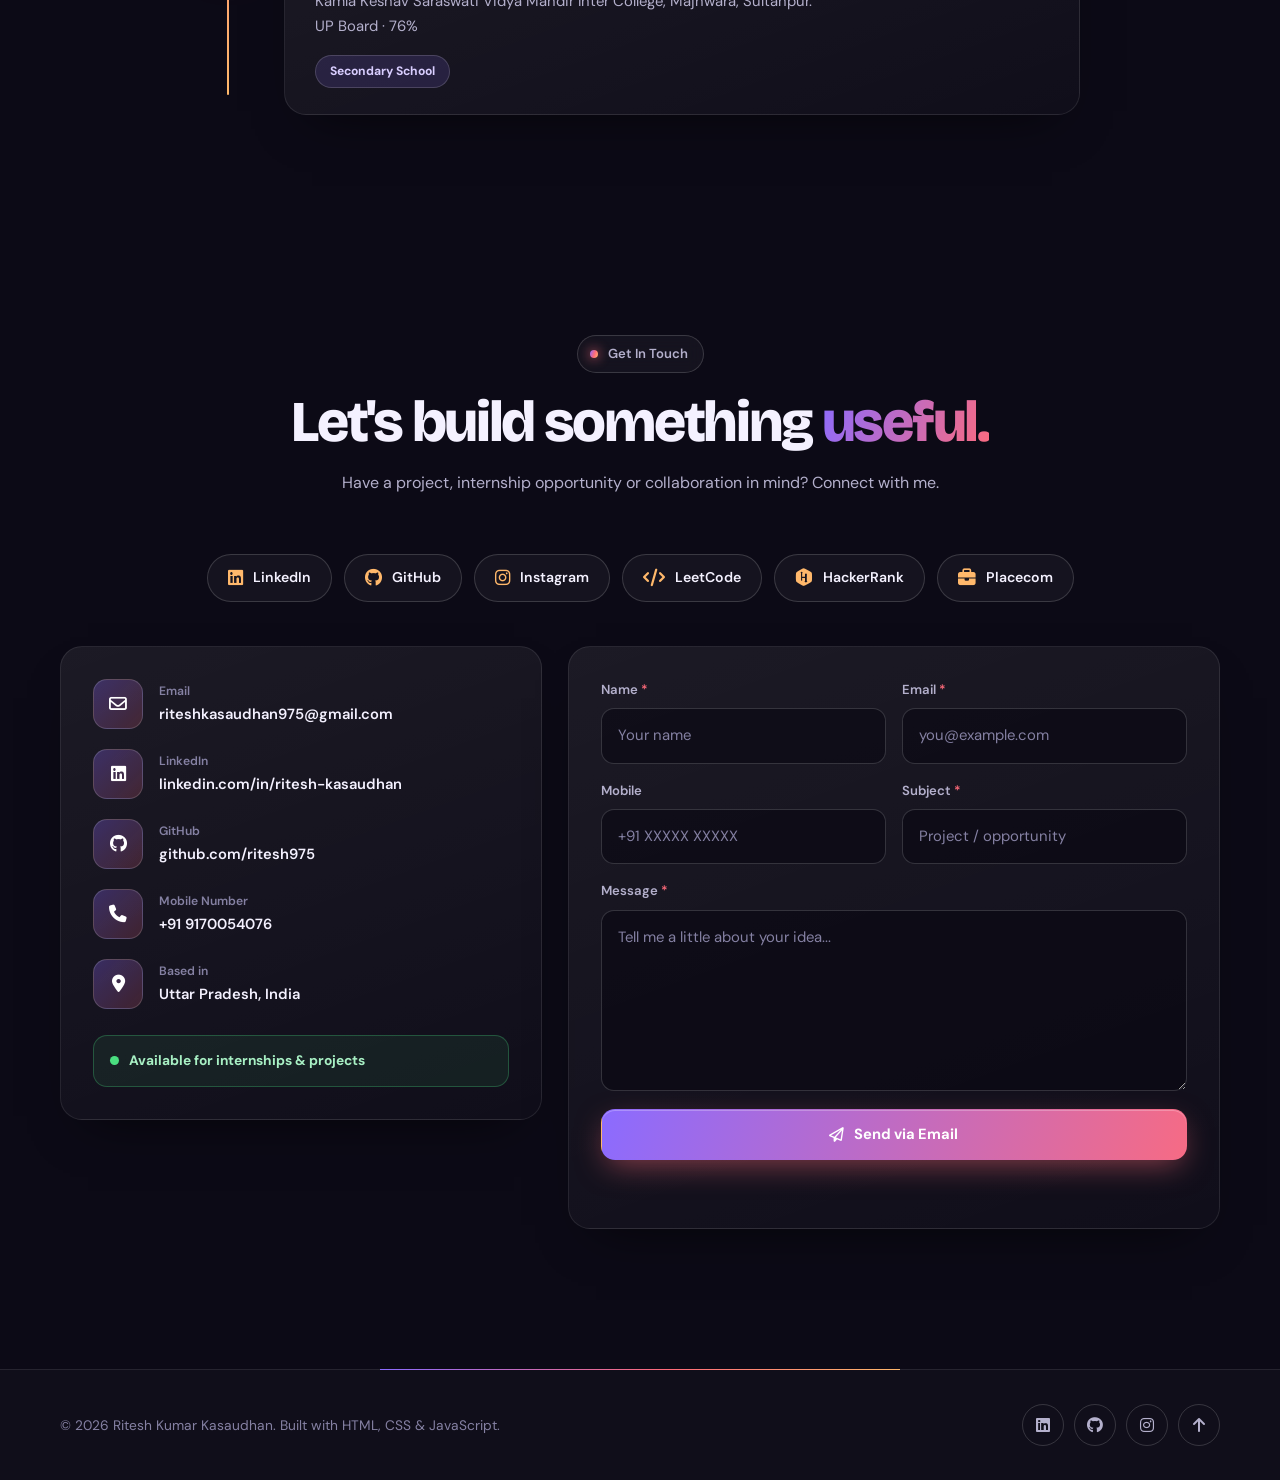
==== commit d18ee162: "Update demo link for weather project" ====
--- a/RITESH-PORTFOLIO/index.html
+++ b/RITESH-PORTFOLIO/index.html
@@ -446,7 +446,7 @@
             <div class="ptop">
               <div class="pico"><i class="fa-solid fa-cloud-sun"></i></div>
               <div class="plinks">
-                <a href="#" data-project-demo="weather" class="demo-placeholder" aria-label="View demo">
+                <a href="https://ritesh975.github.io/Sky-Weather/" data-project-demo="weather" class="demo-placeholder" aria-label="View demo">
                   <i class="fa-solid fa-arrow-up-right-from-square"></i>
                 </a>
                 <a href="https://github.com/ritesh975" target="_blank" rel="noopener" aria-label="View repository">
@@ -470,7 +470,7 @@
             </div>
 
             <div class="project-actions">
-              <a href="#" data-project-demo="weather" class="btn btn-small btn-outline demo-placeholder">
+              <a href="https://ritesh975.github.io/Sky-Weather/" data-project-demo="weather" class="btn btn-small btn-outline demo-placeholder">
                 <i class="fa-solid fa-eye"></i> View Demo
               </a>
               <a href="https://github.com/ritesh975" target="_blank" rel="noopener" class="btn btn-small btn-cyan">
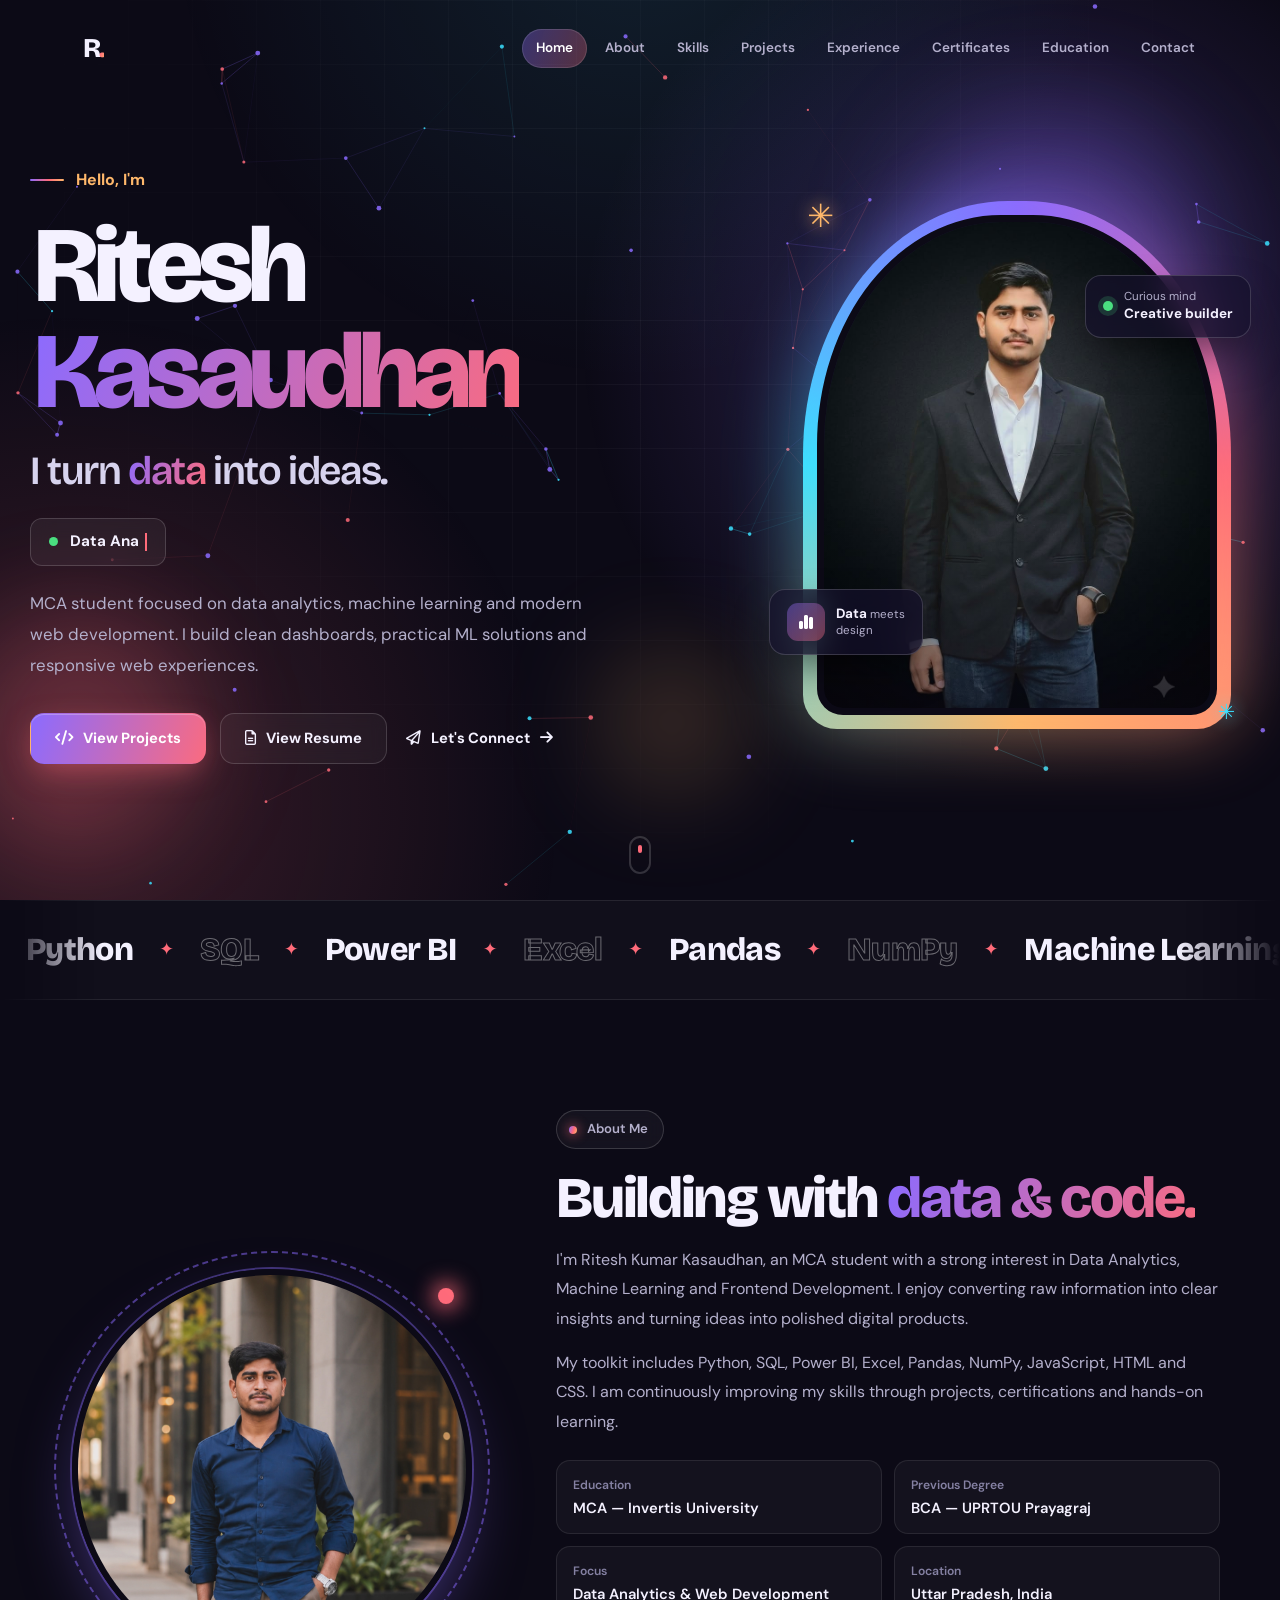
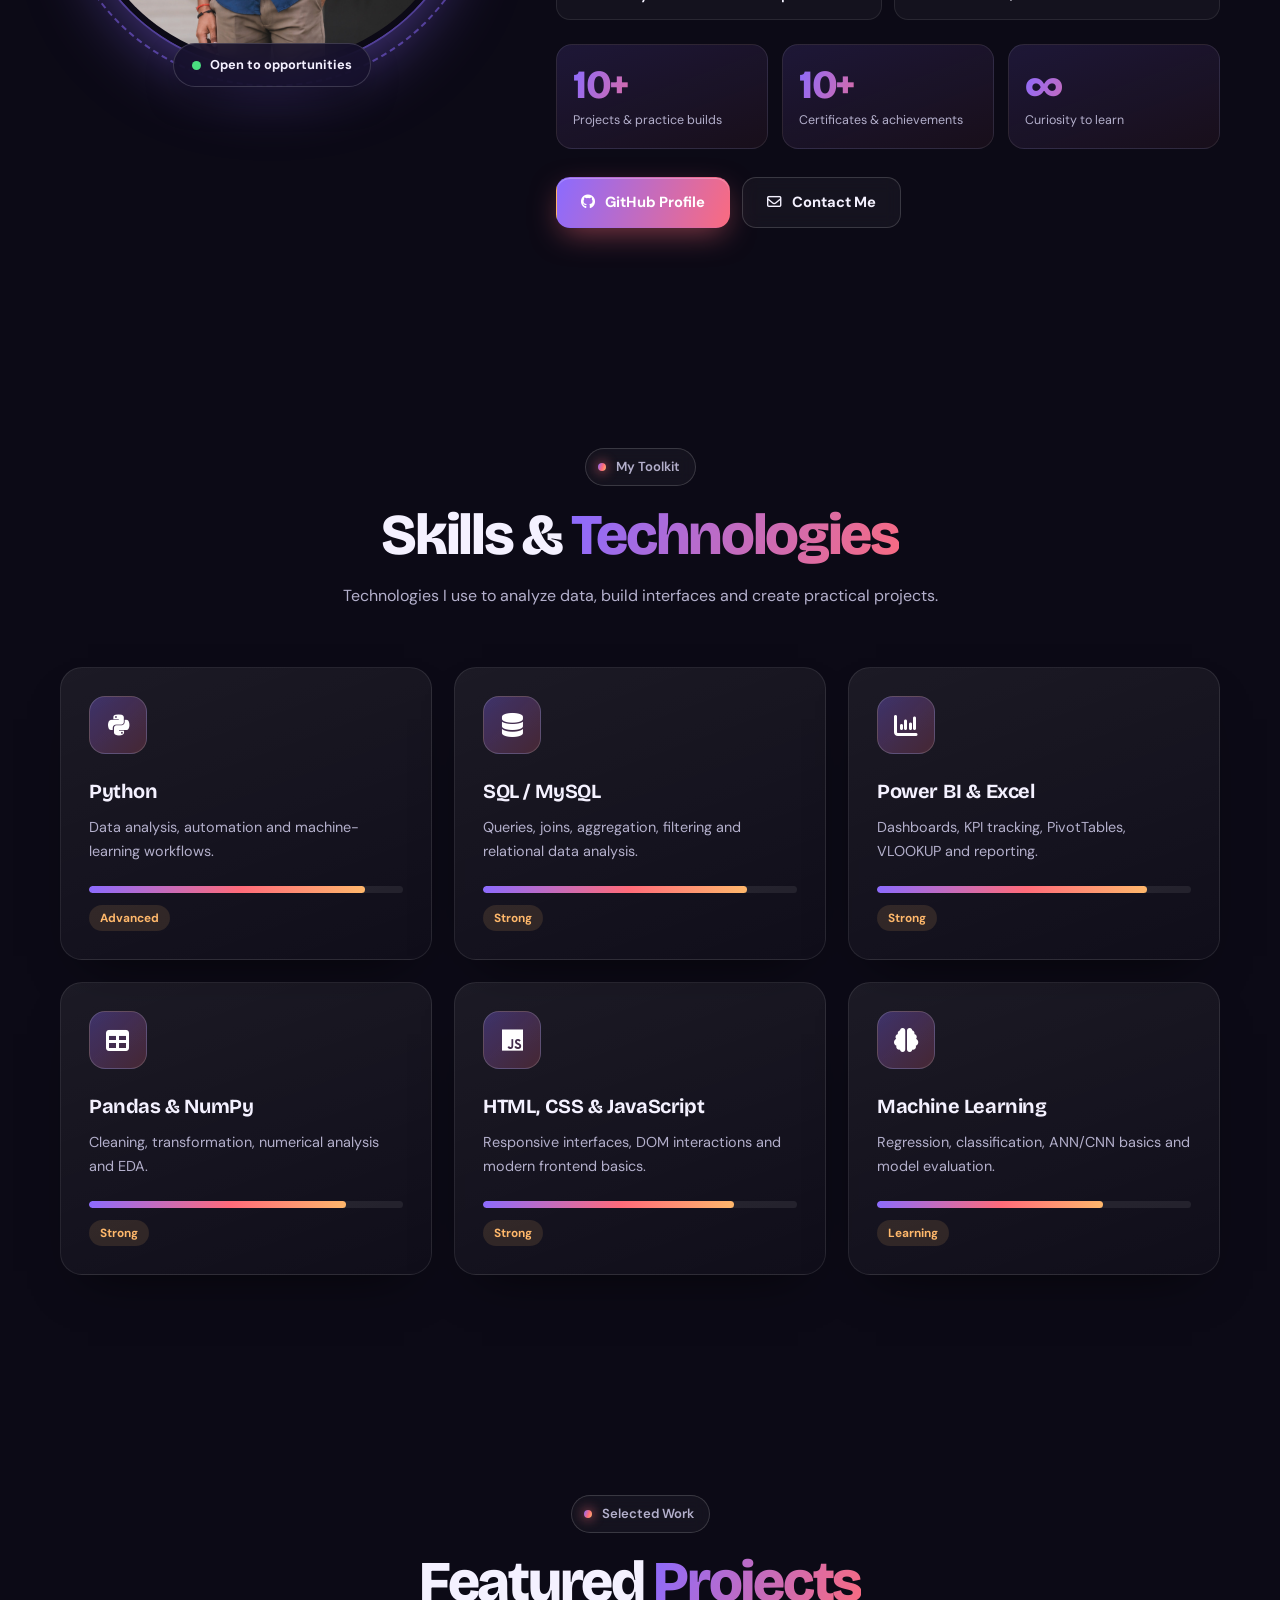
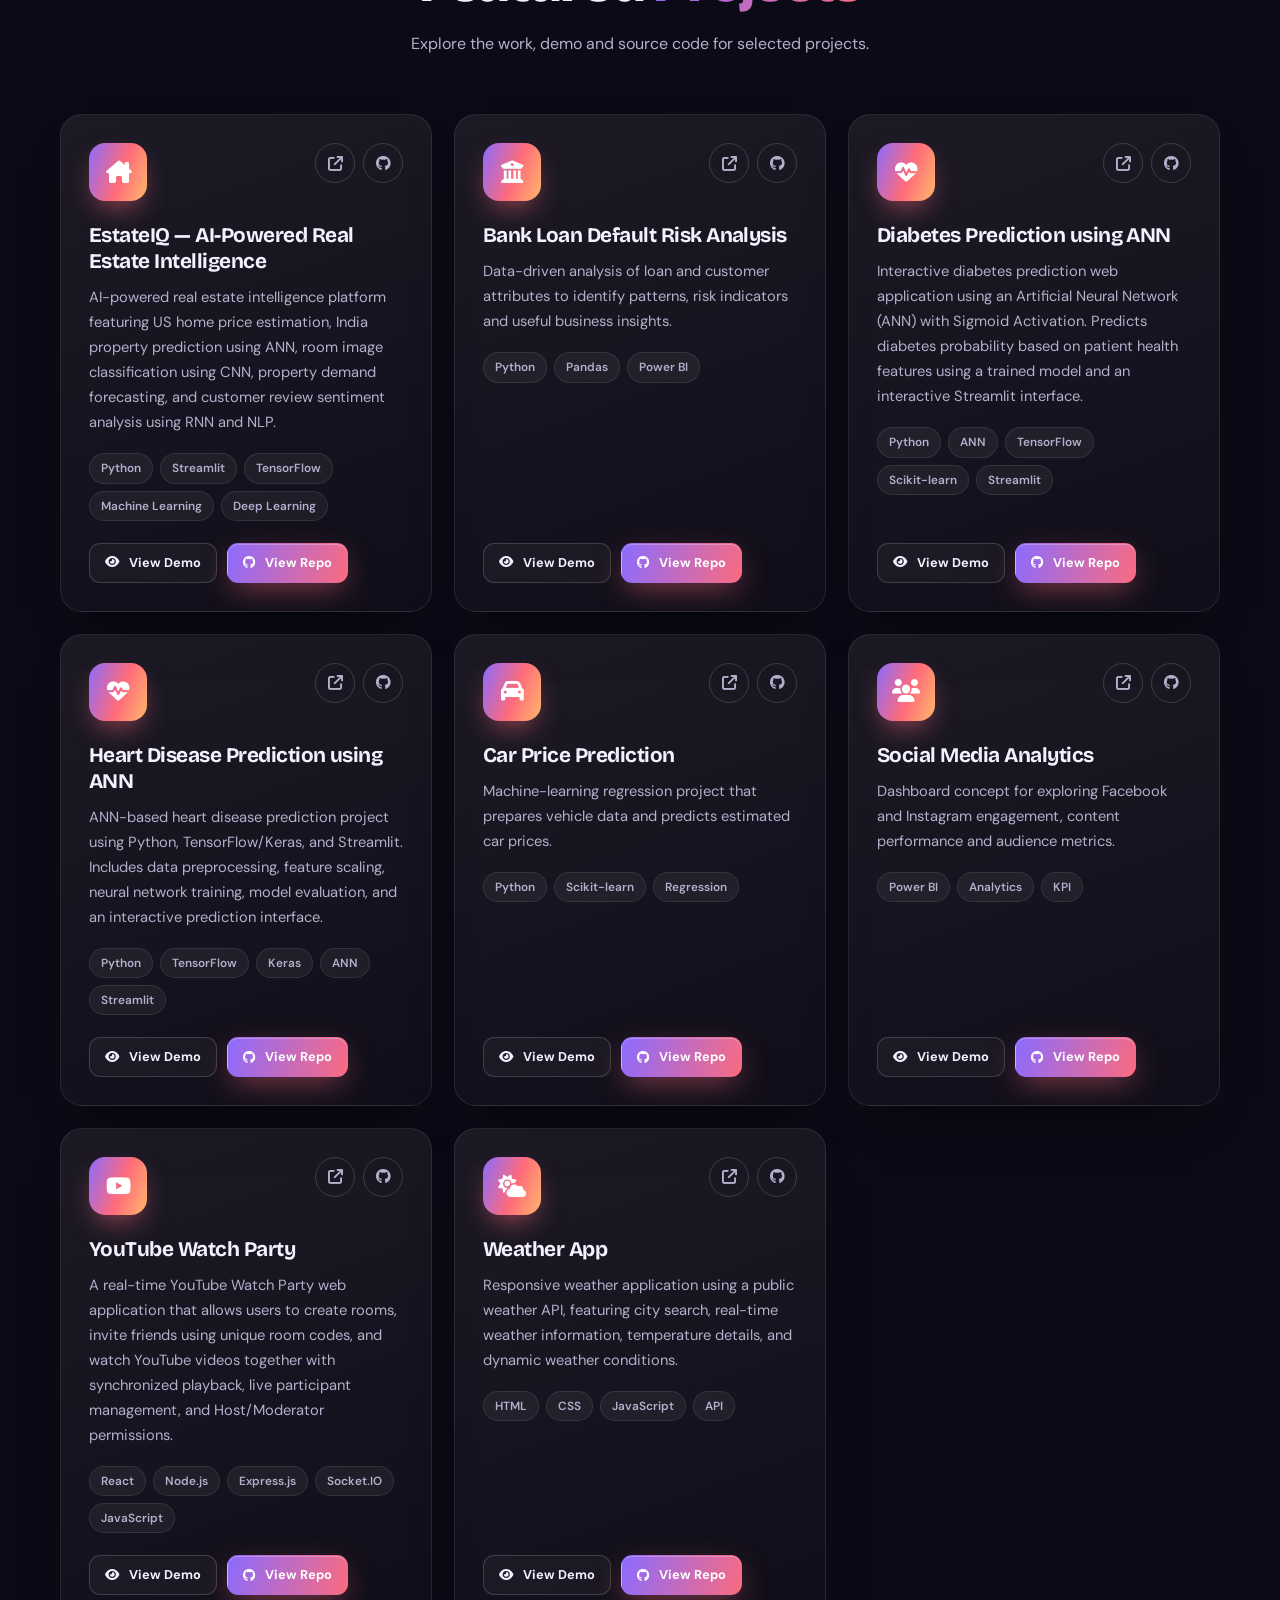
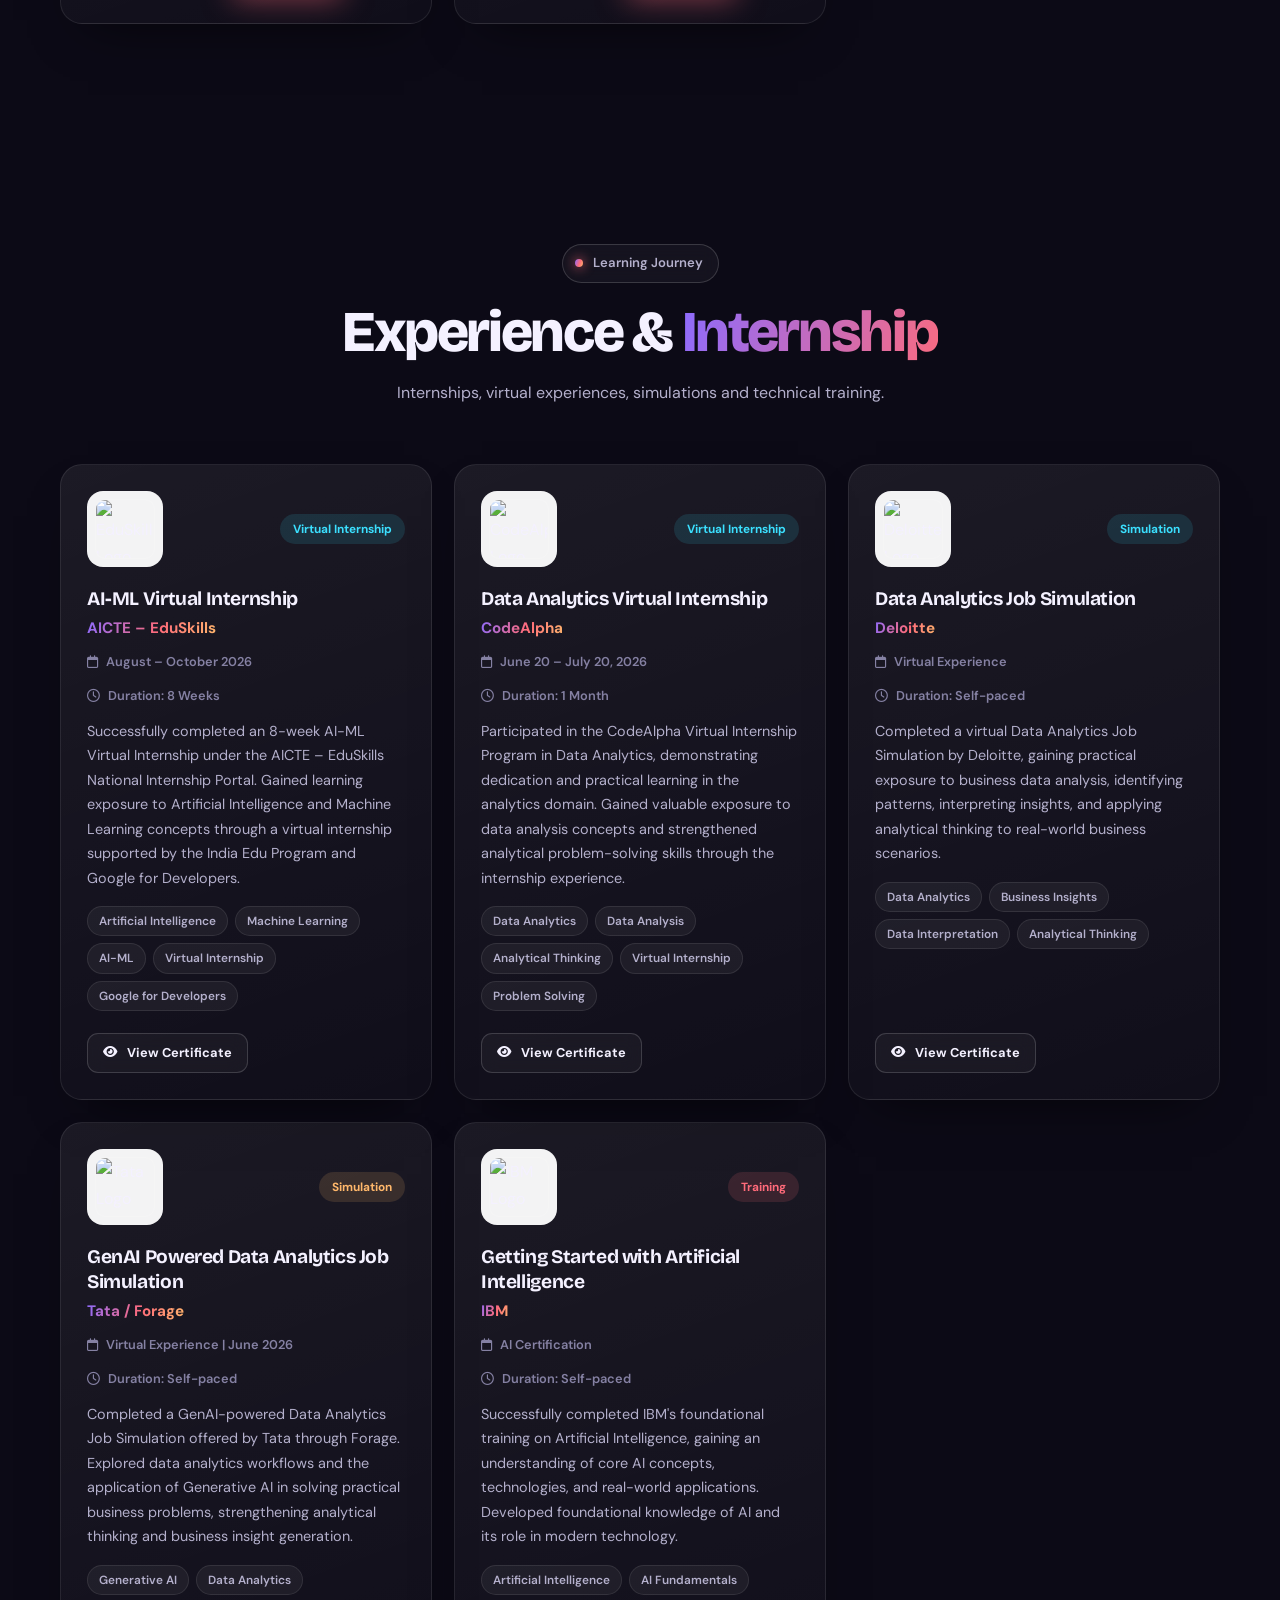
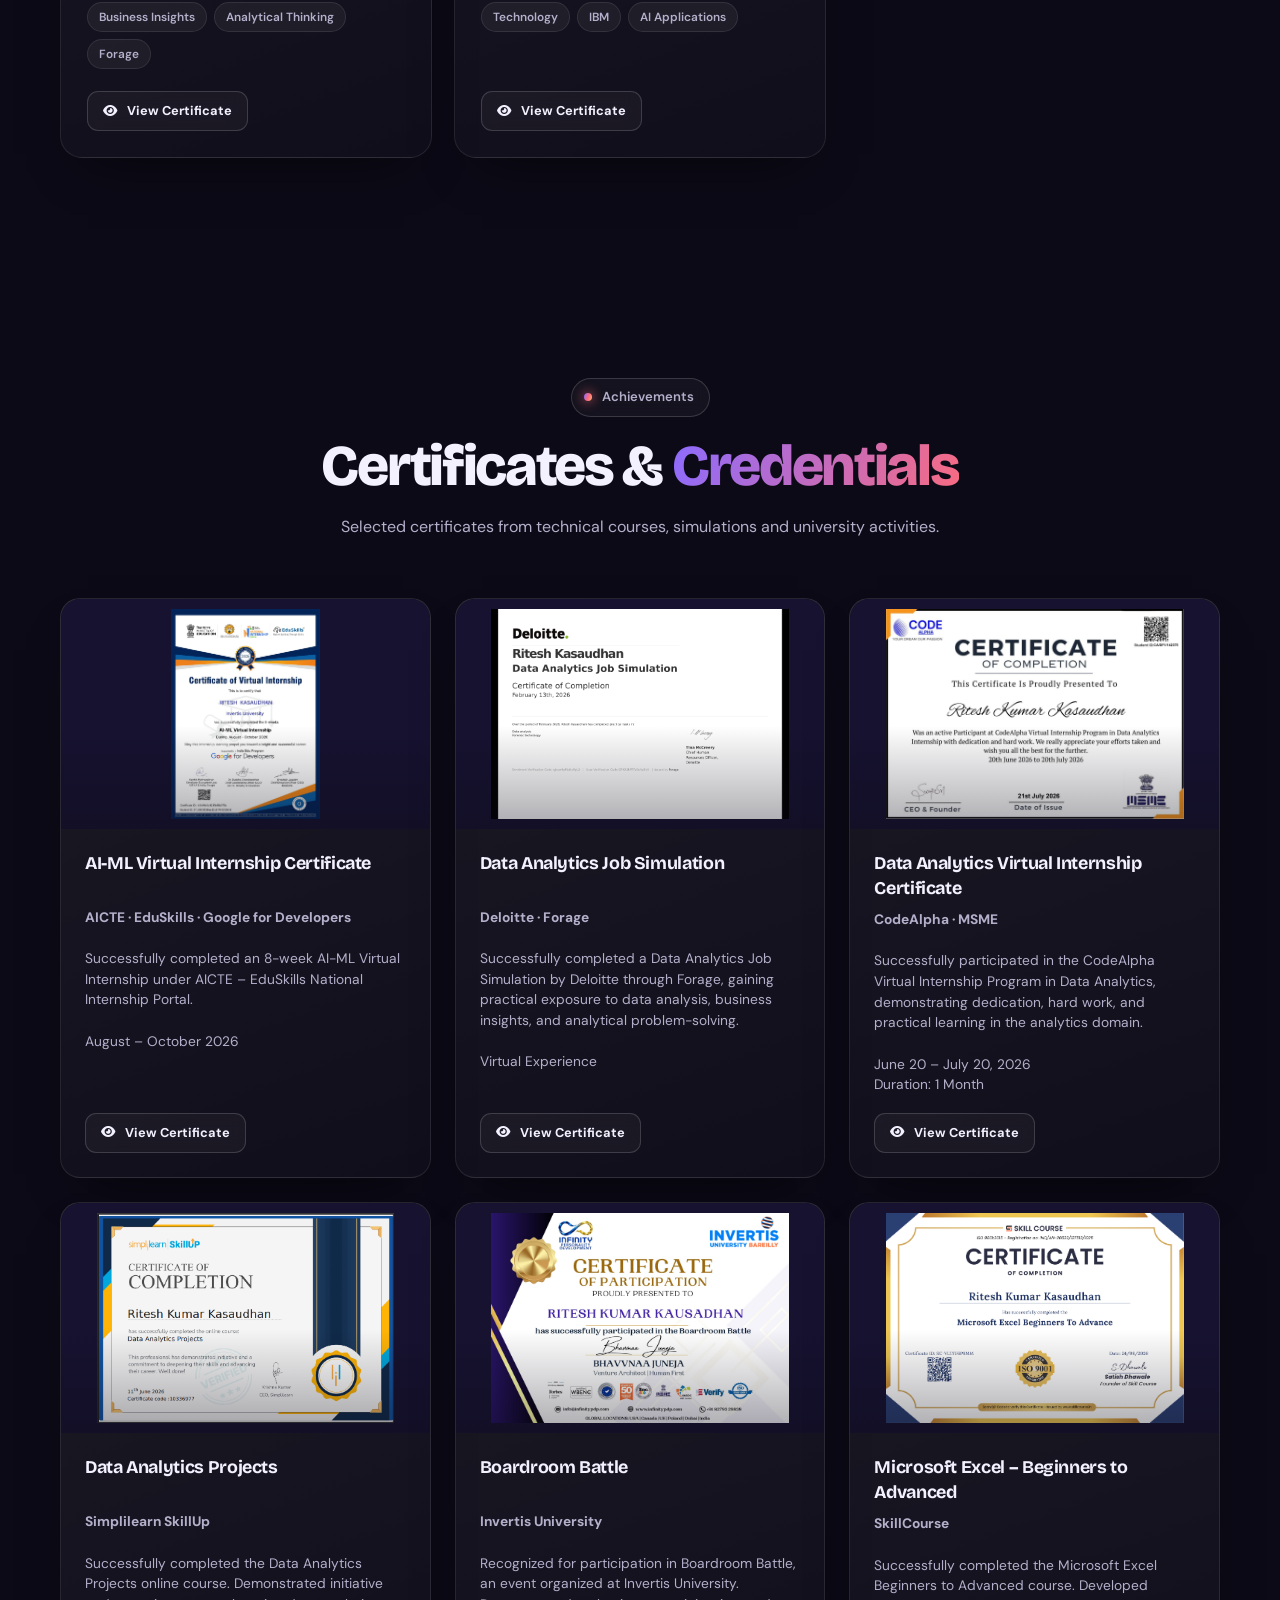
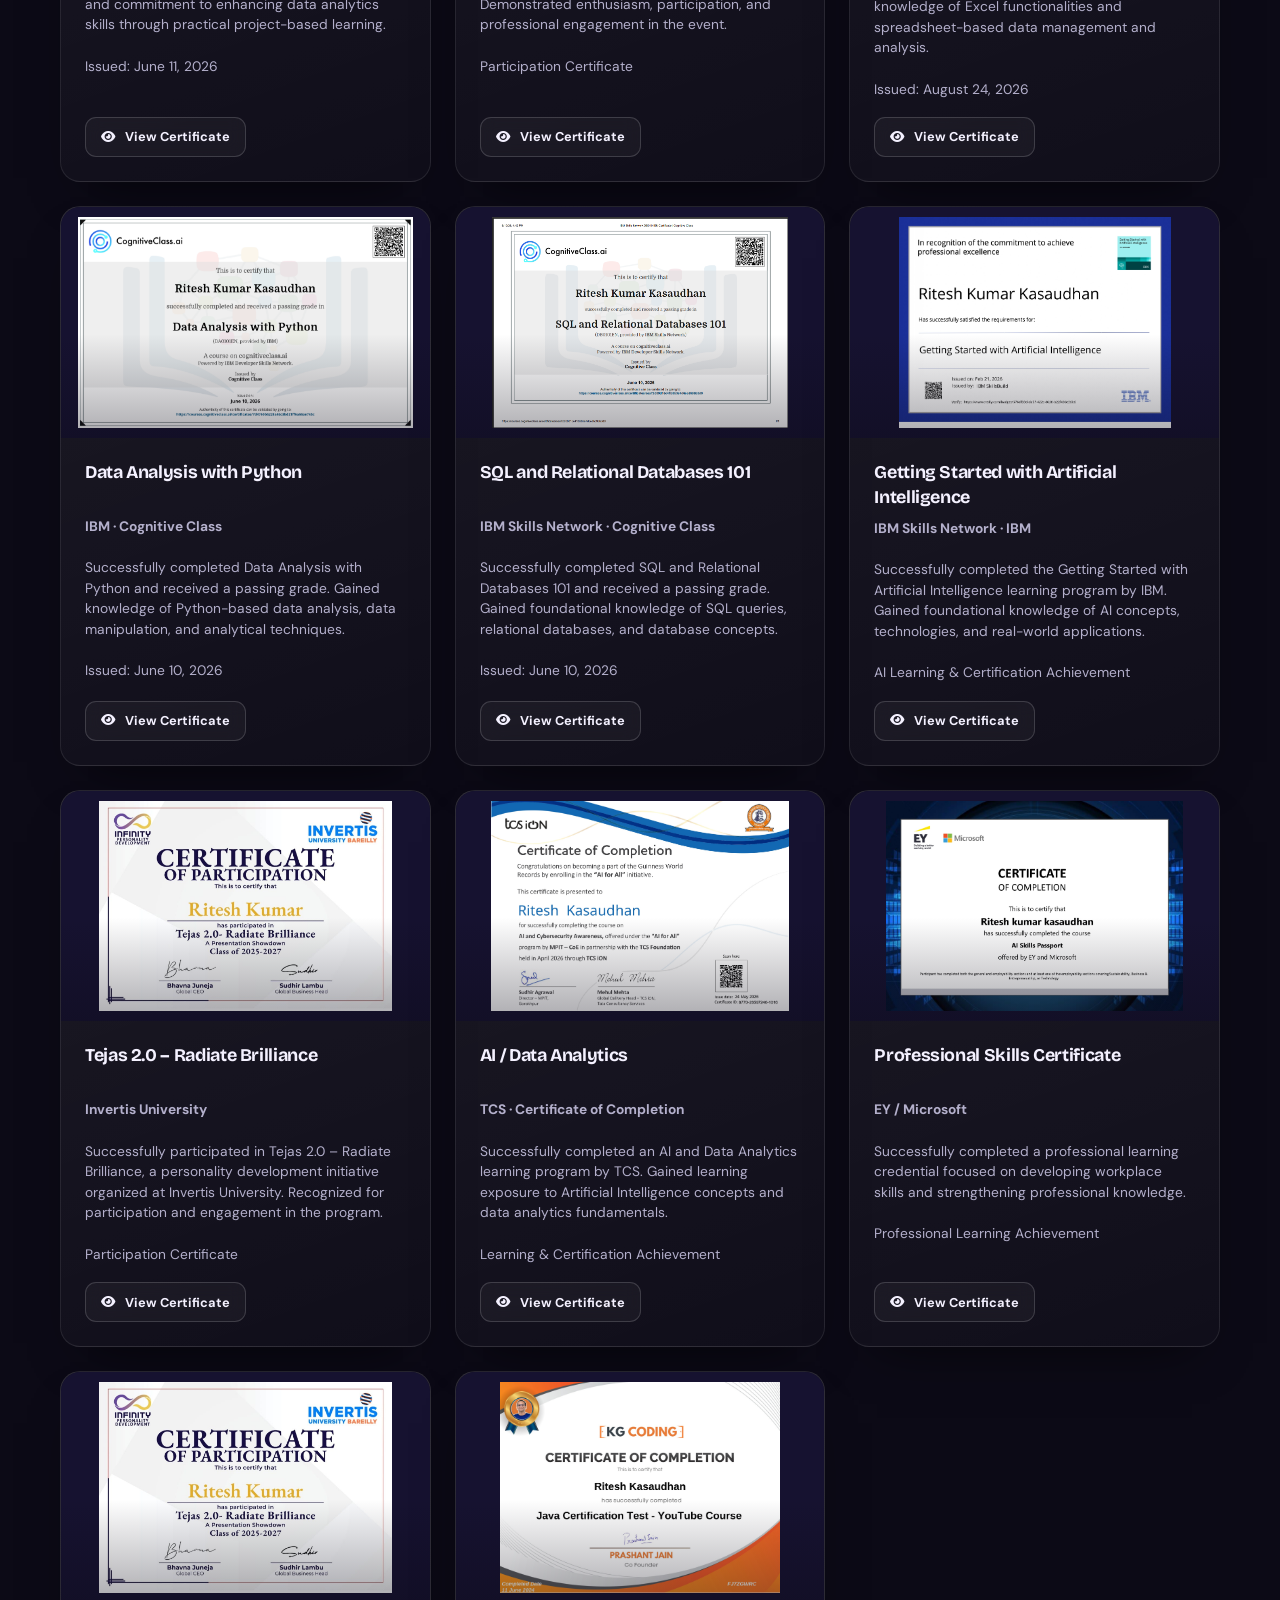
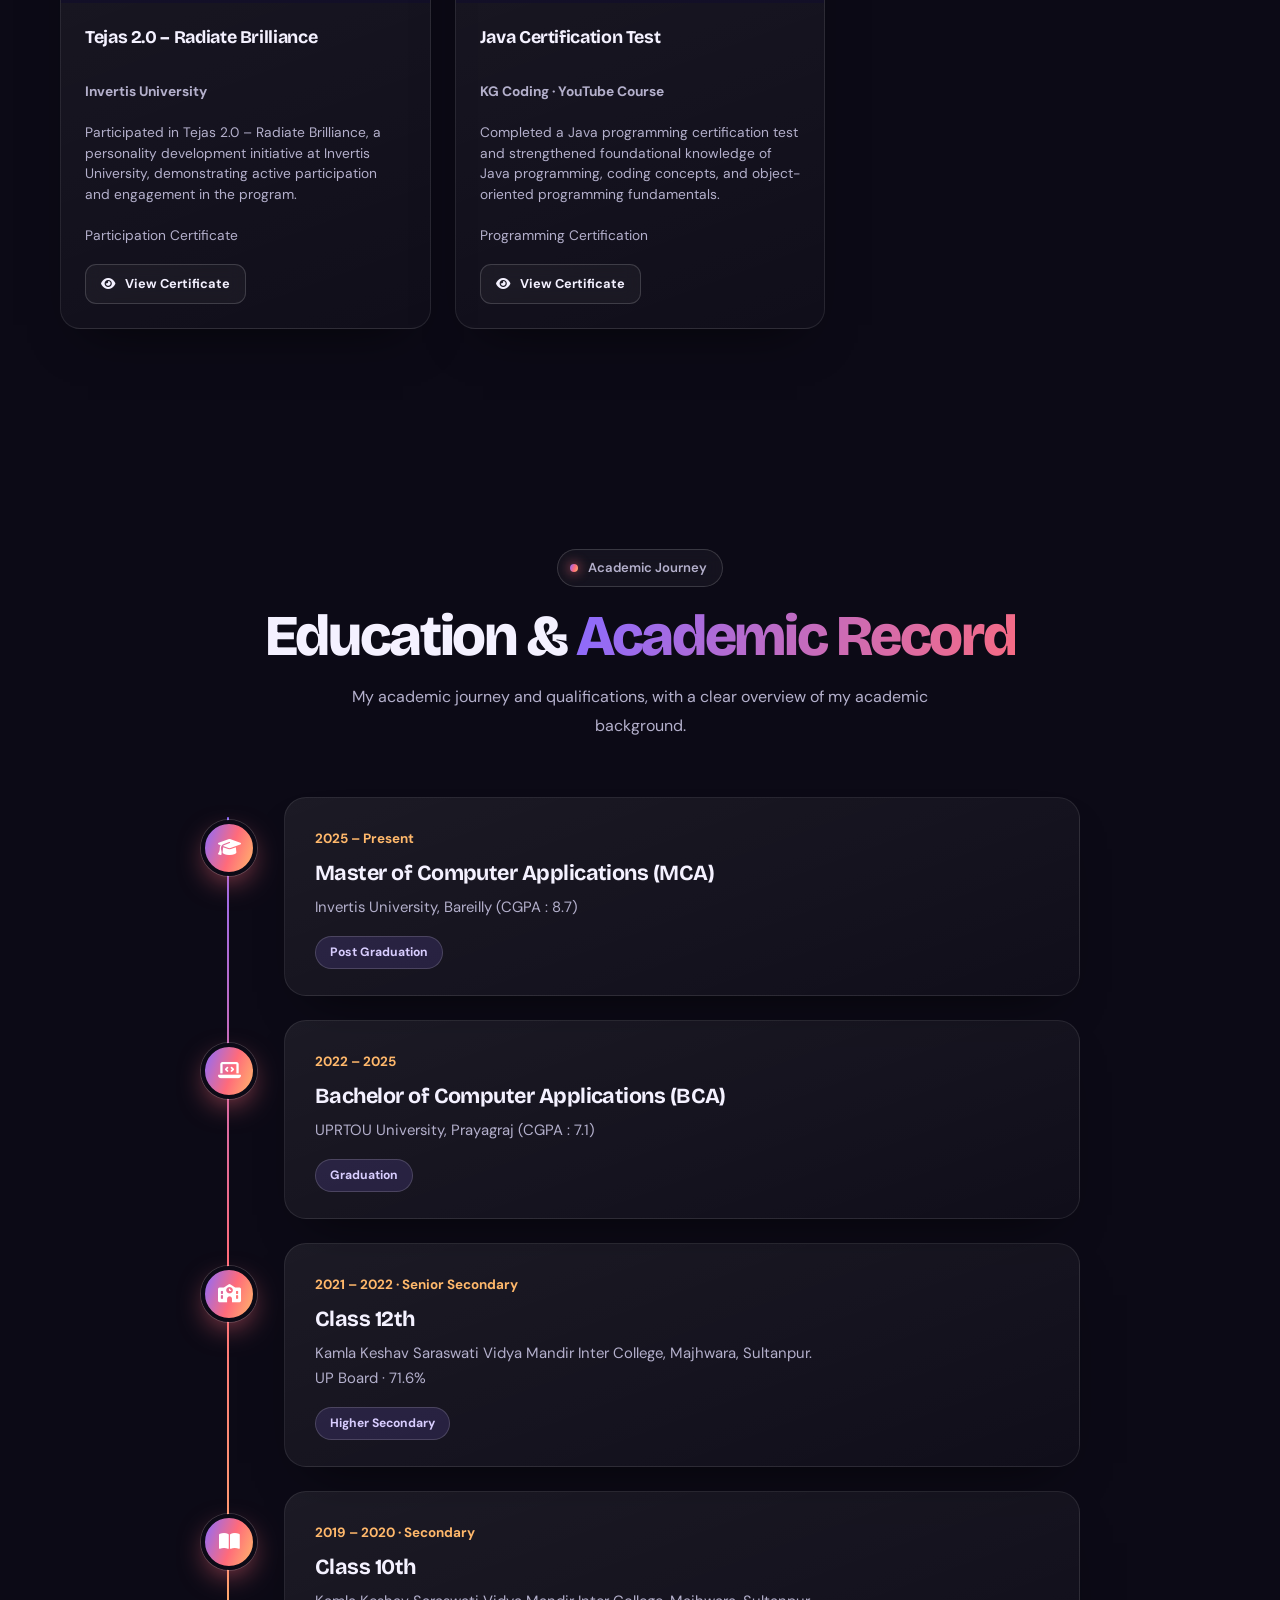
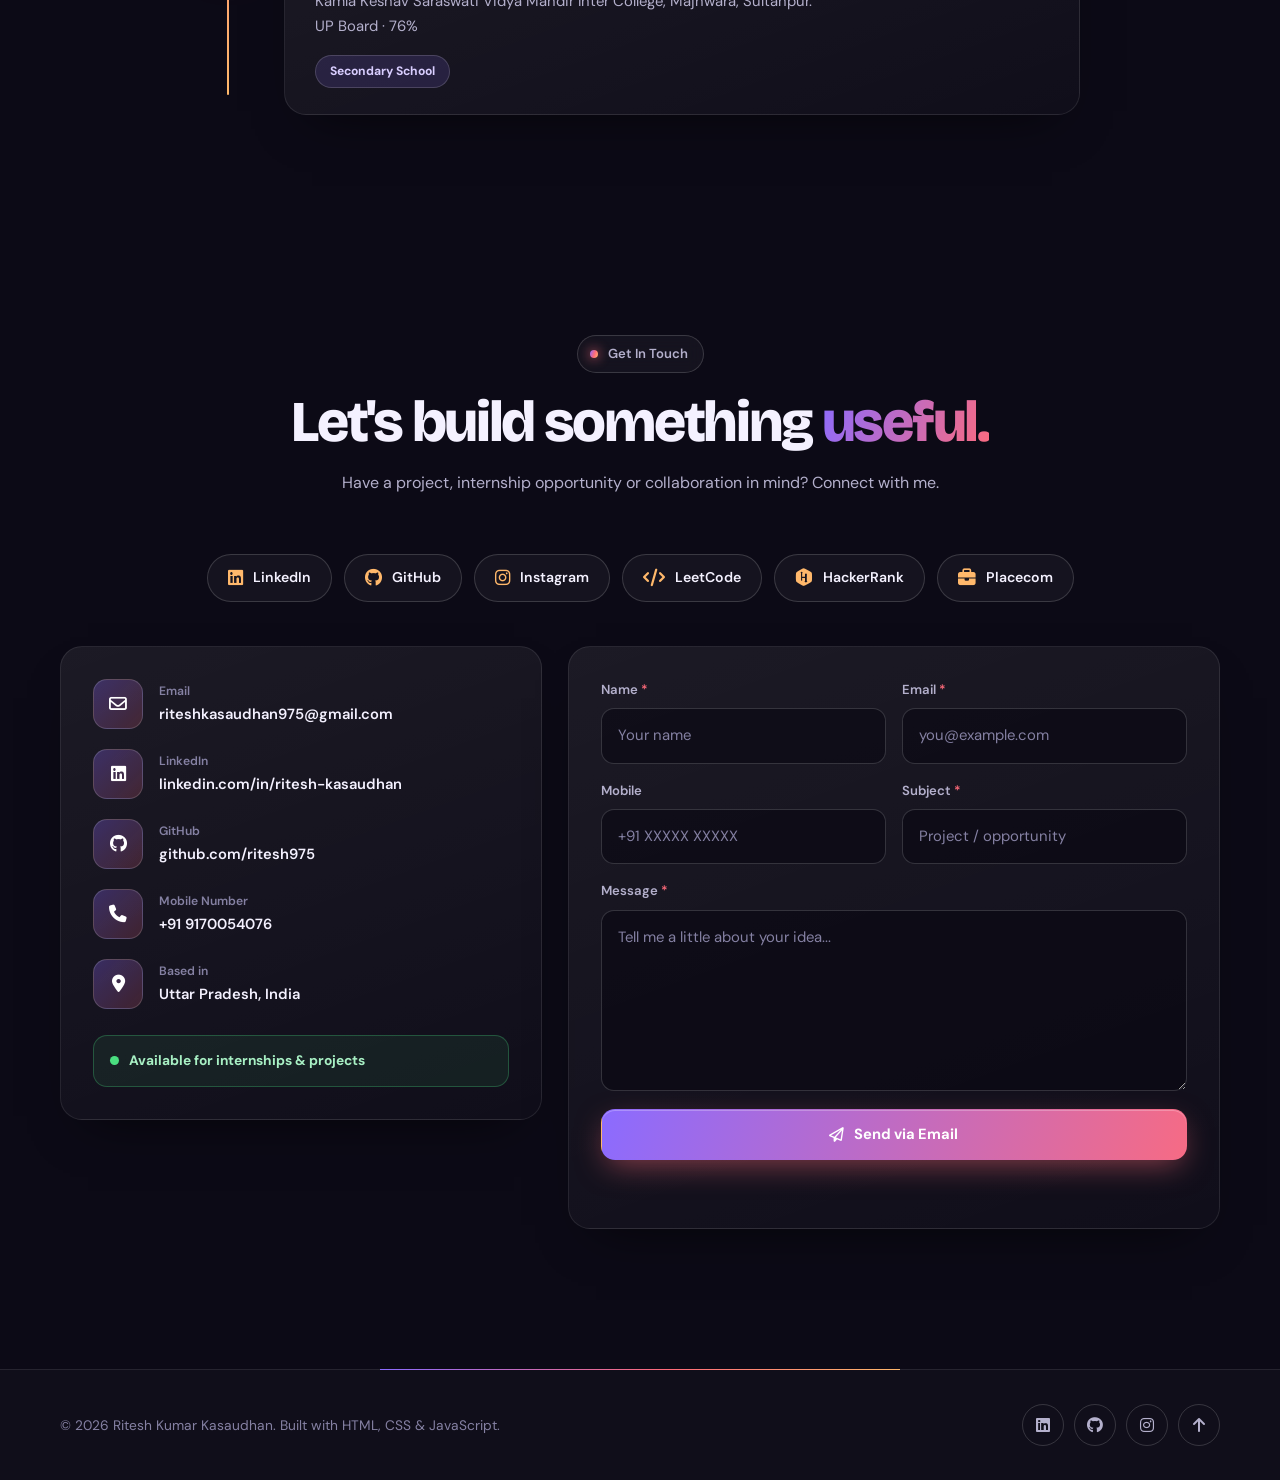
==== commit d8680258: "Update index.html" ====
--- a/RITESH-PORTFOLIO/index.html
+++ b/RITESH-PORTFOLIO/index.html
@@ -1152,7 +1152,7 @@
             </h3>
 
             <p class="edu-place">
-              UPRTOU, Prayagraj (CGPA : 7.1)
+              UPRTOU University, Prayagraj (CGPA : 7.1)
             </p>
 
             <span class="edu-tag">
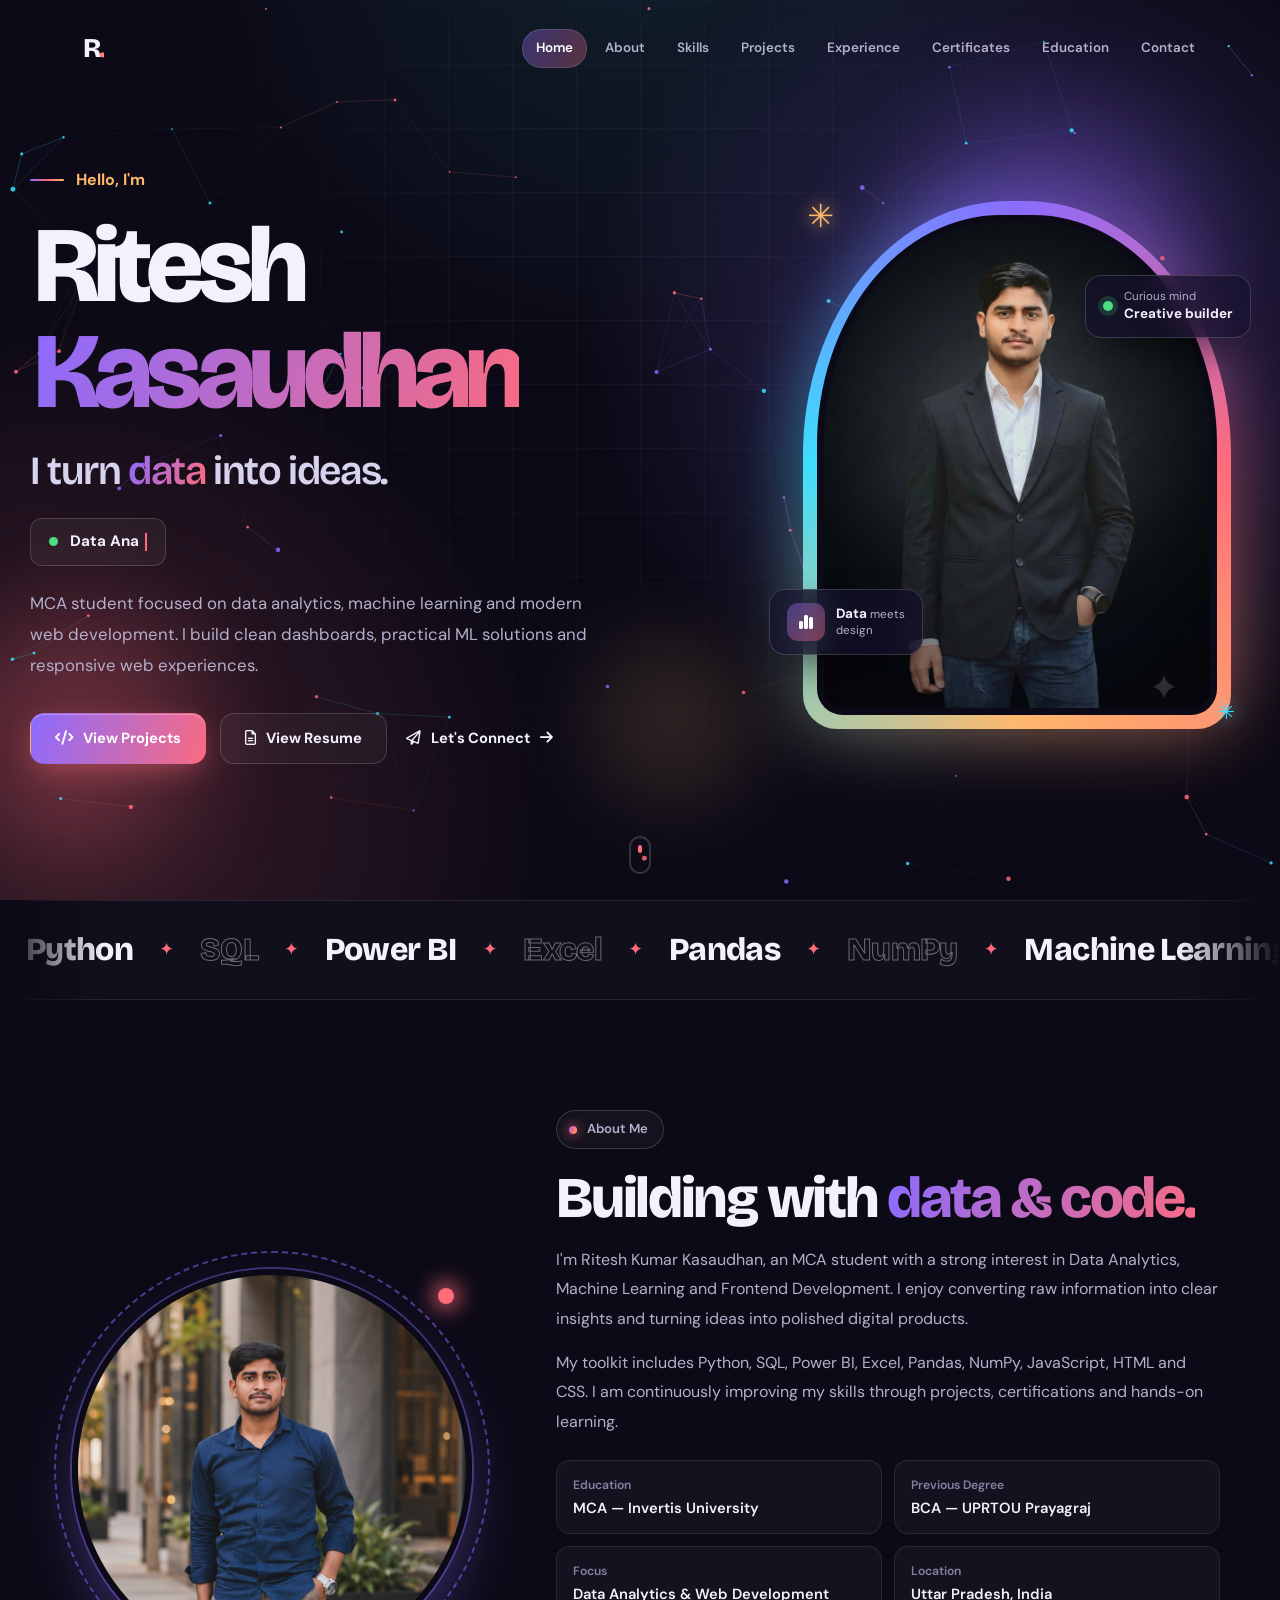
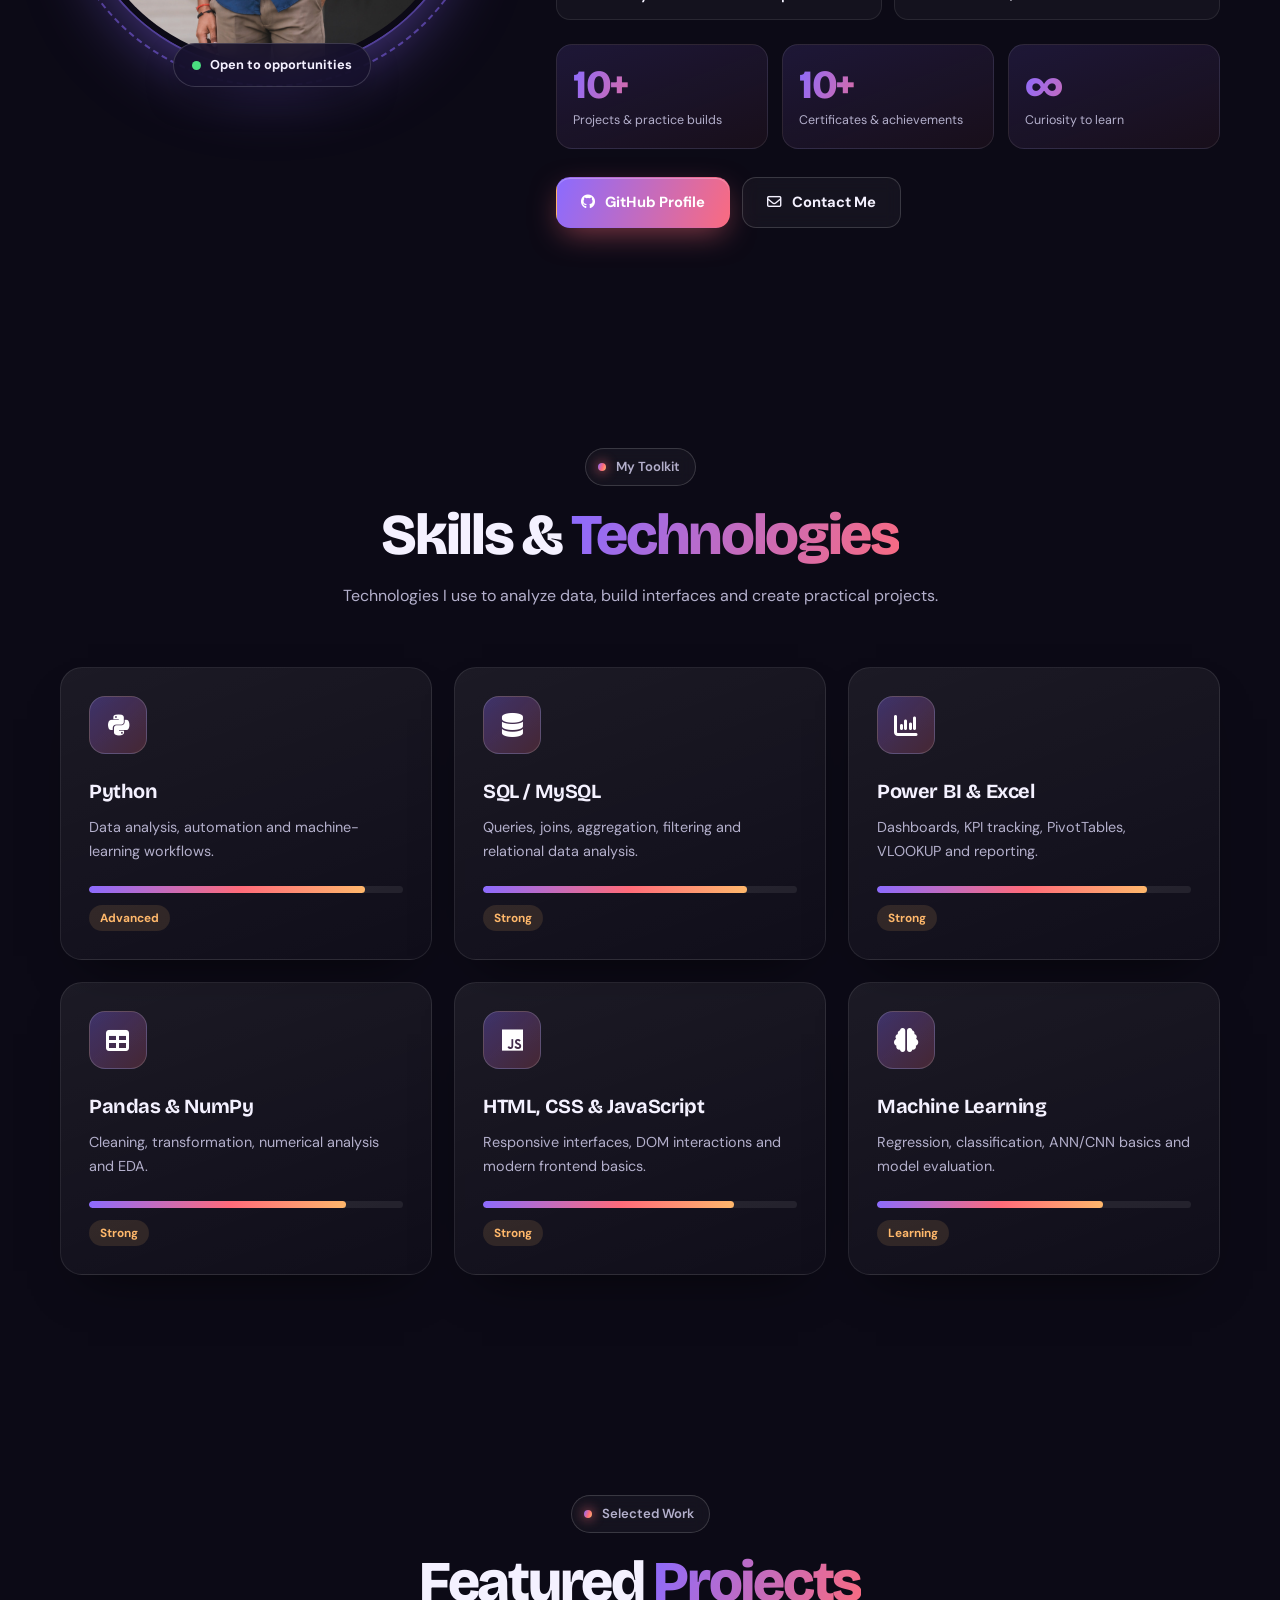
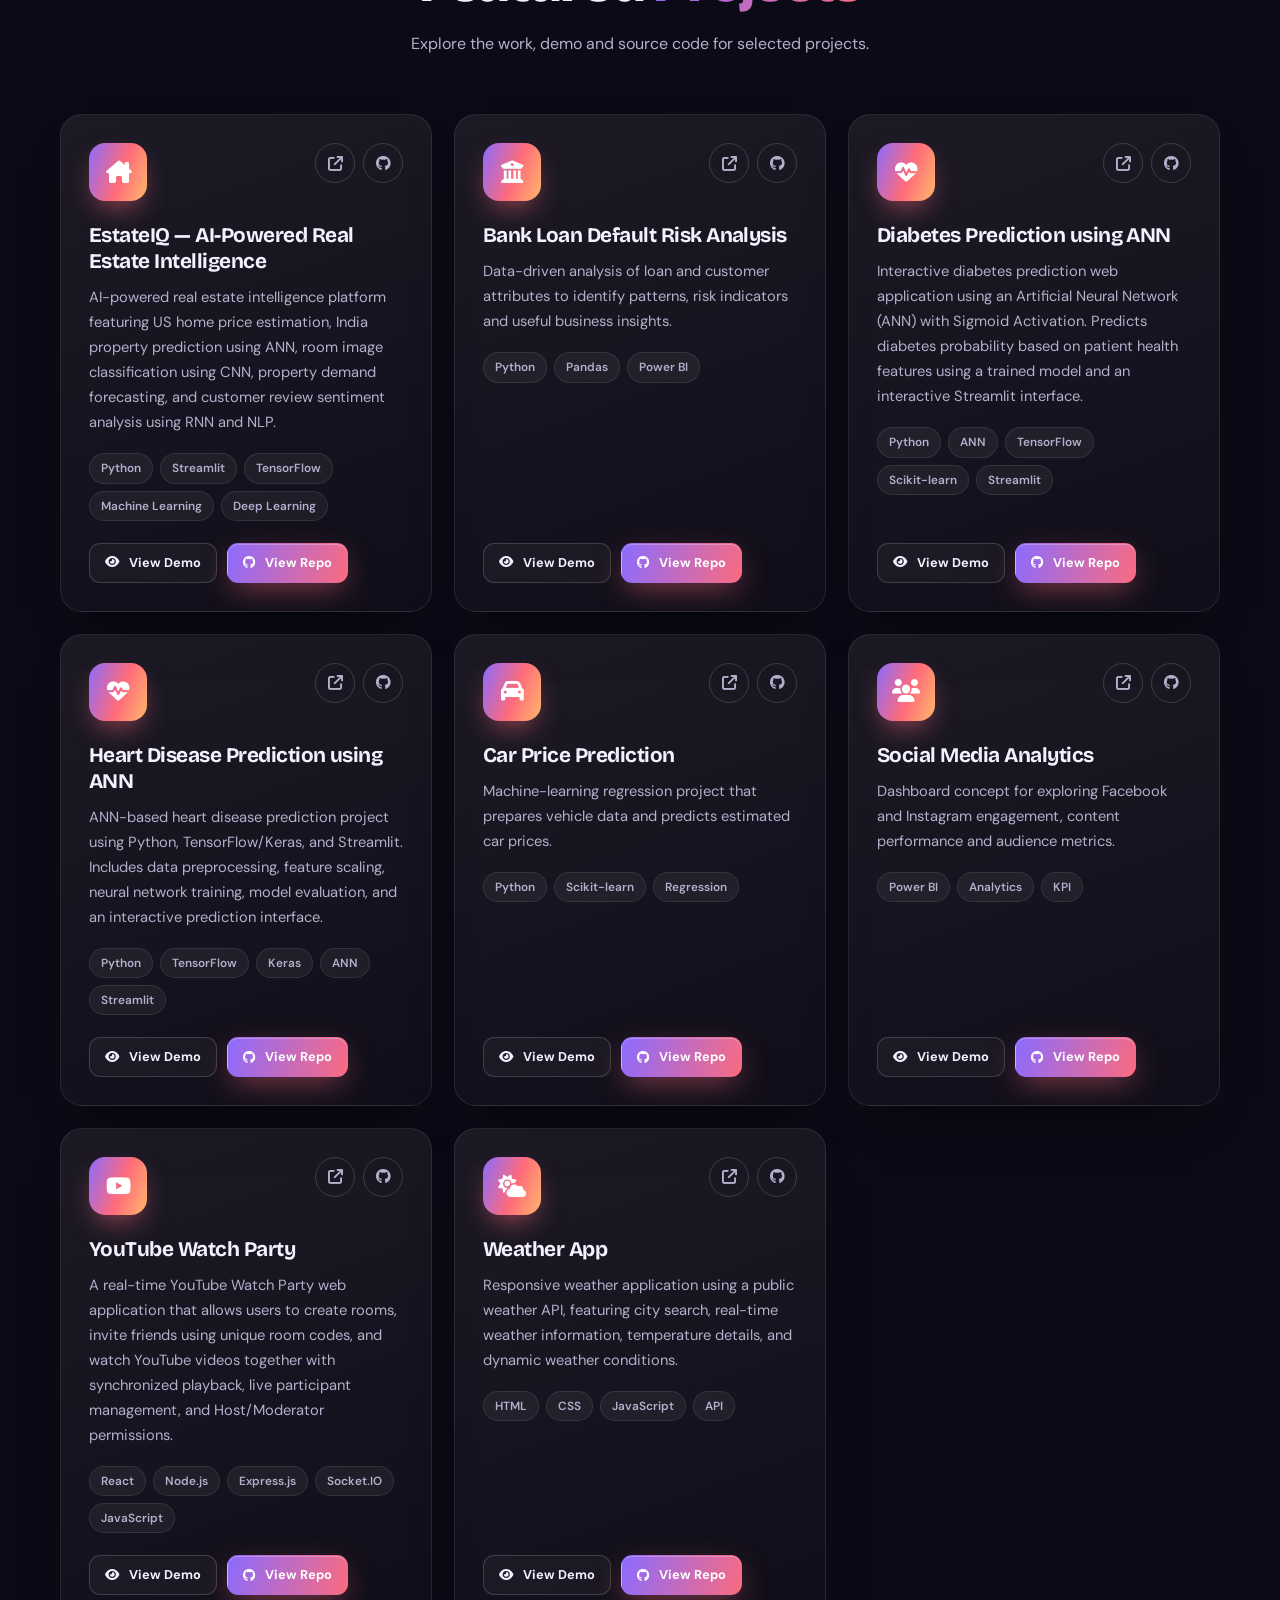
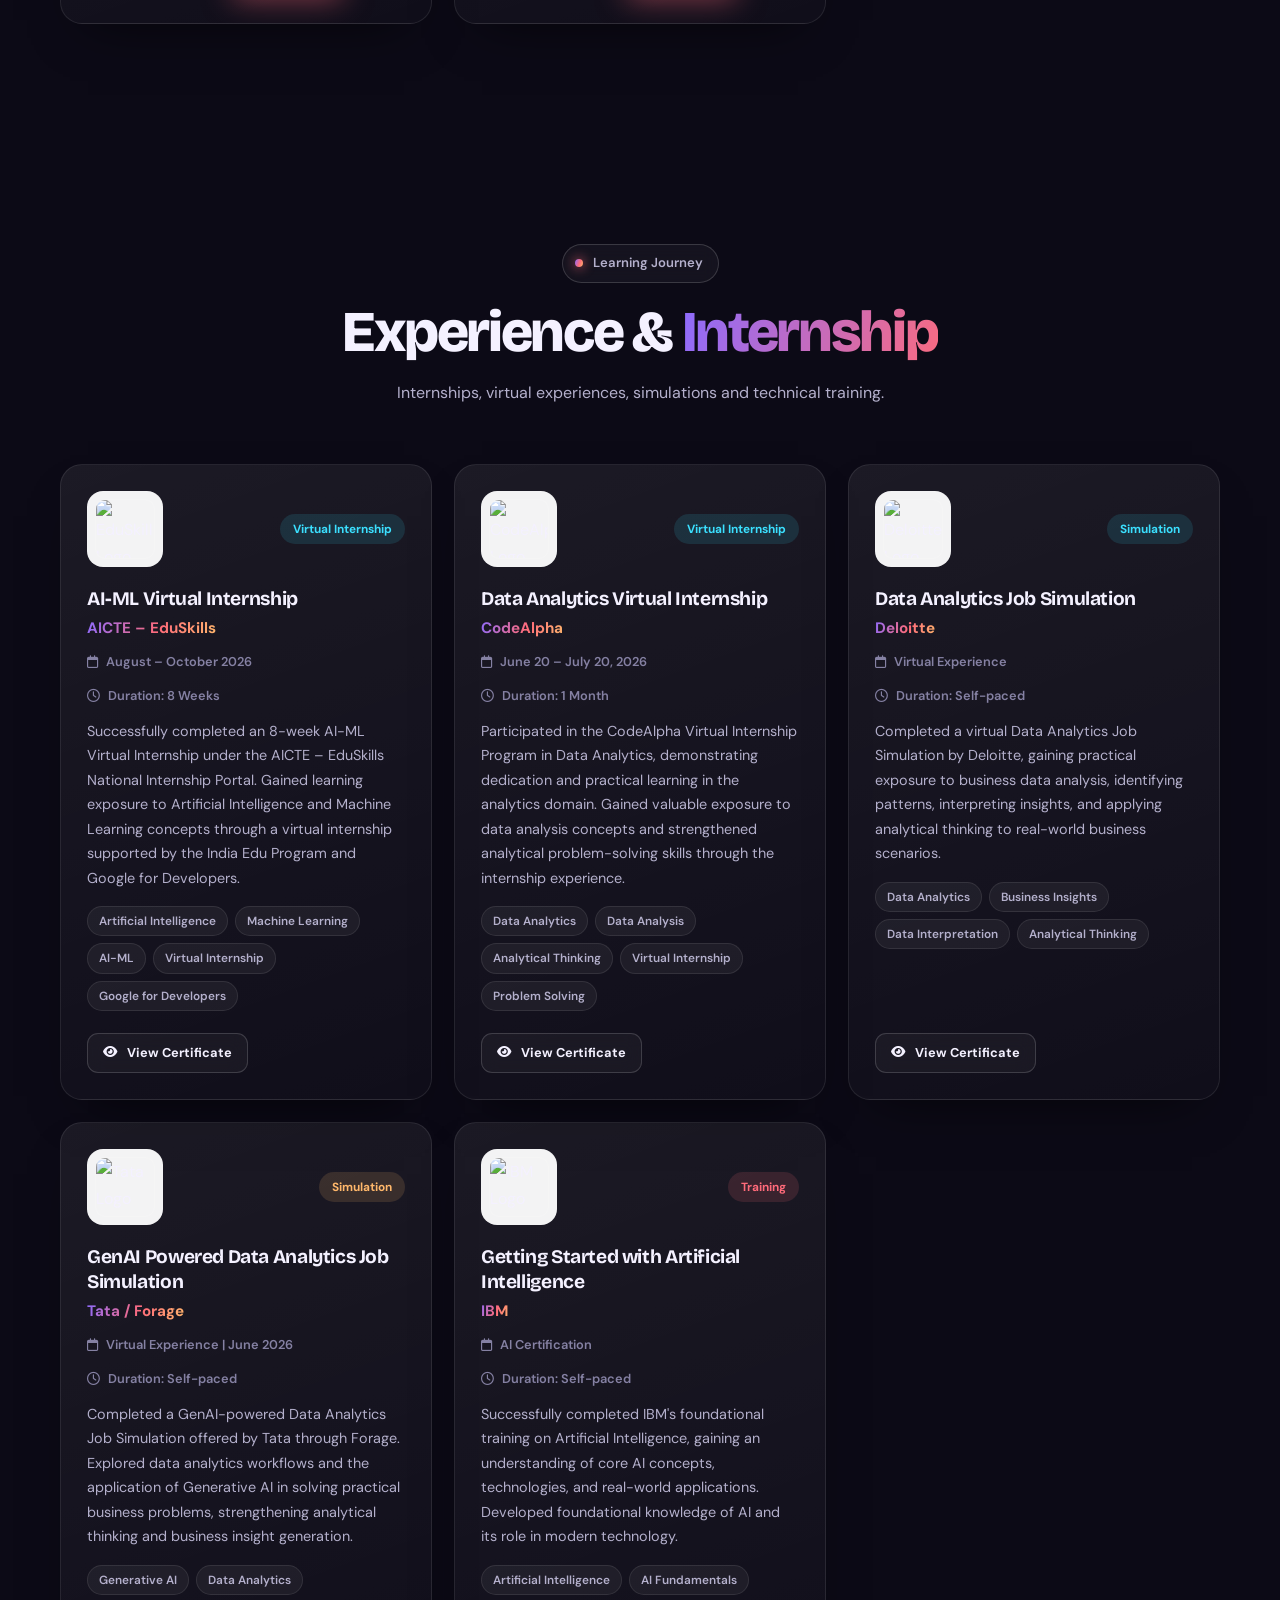
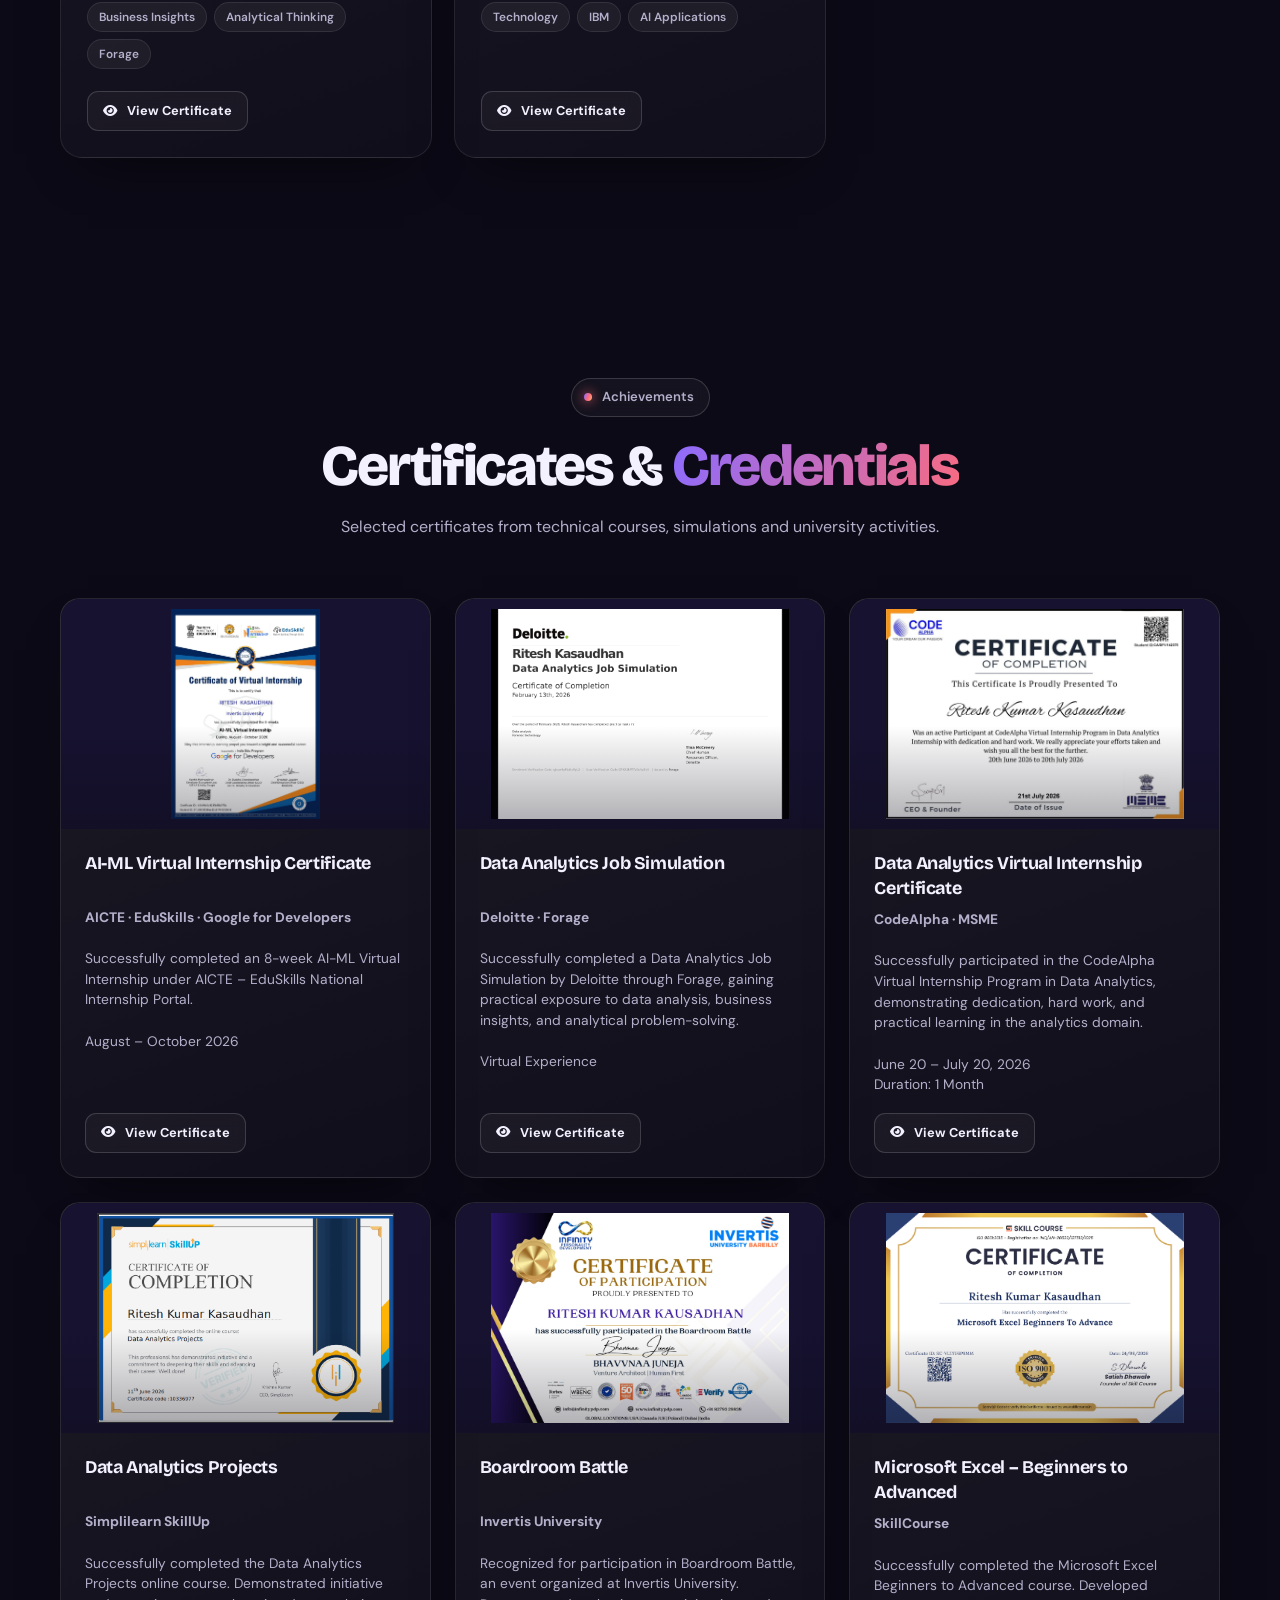
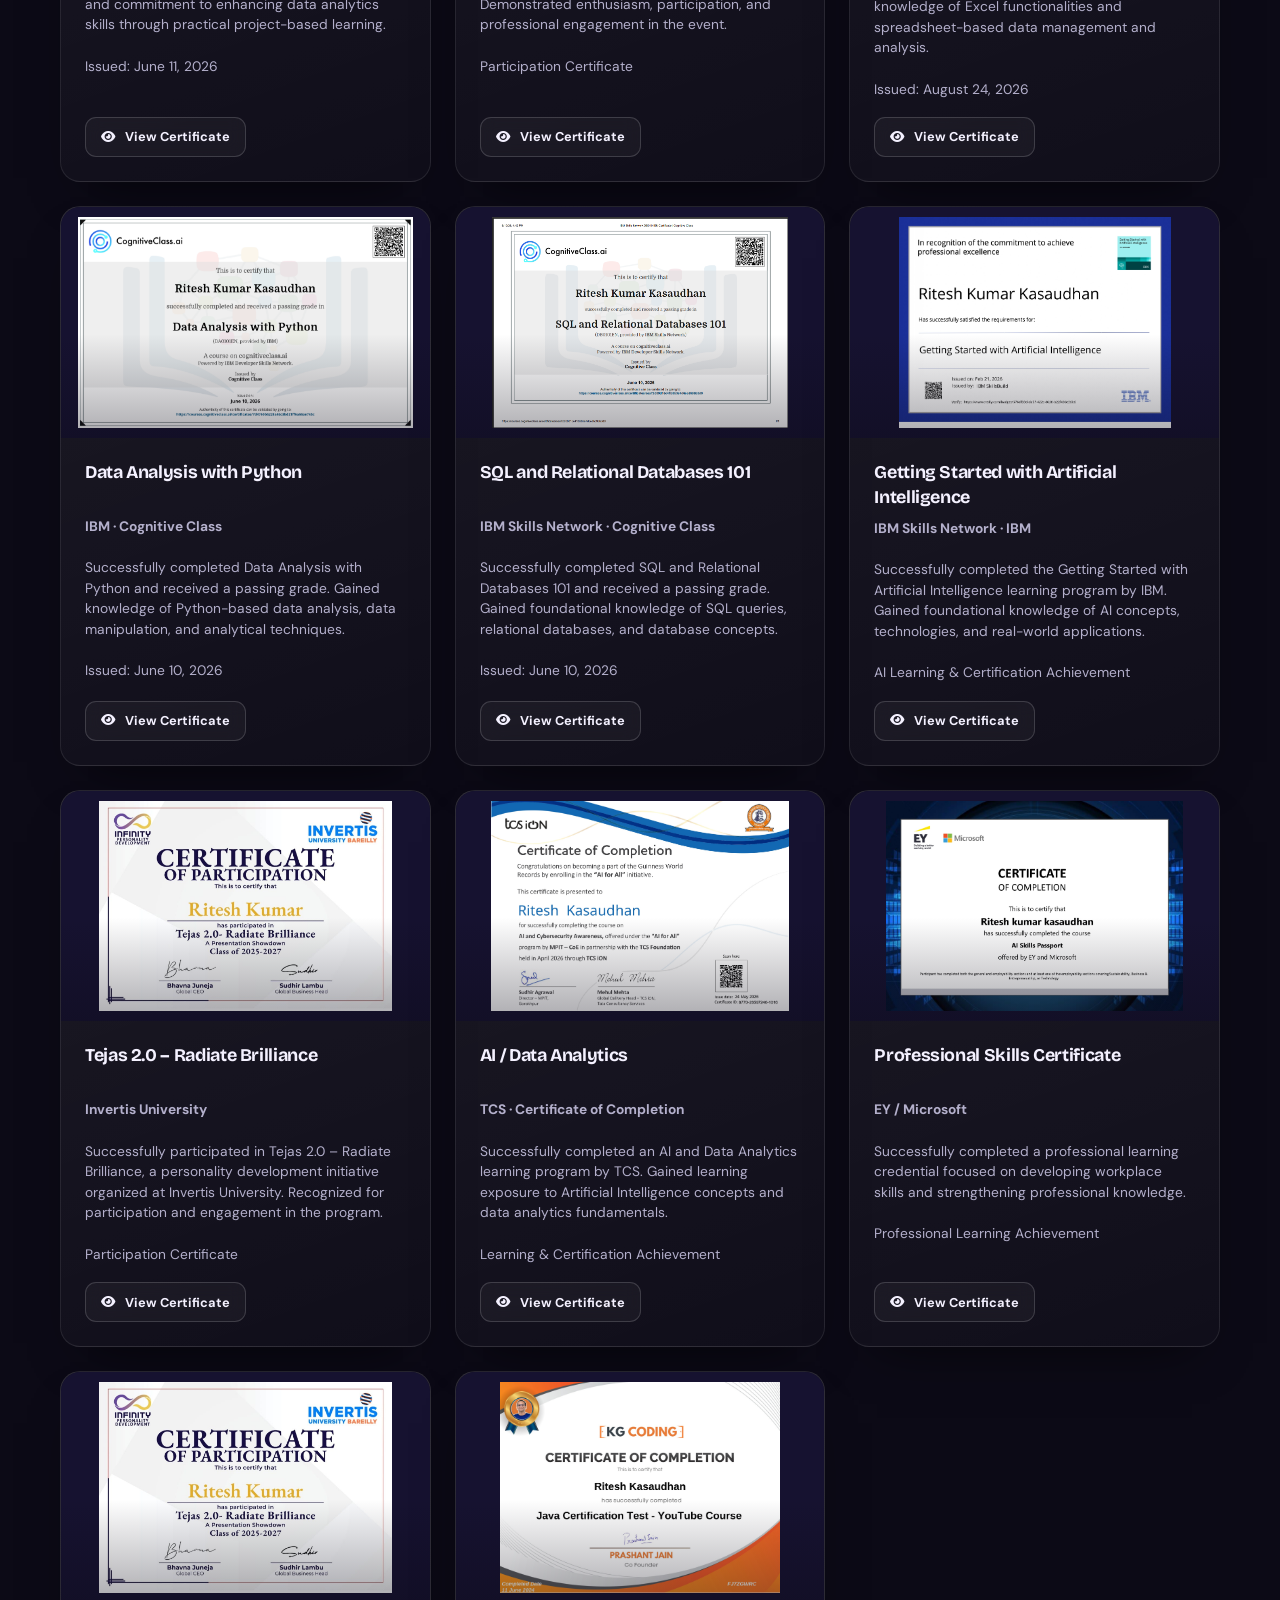
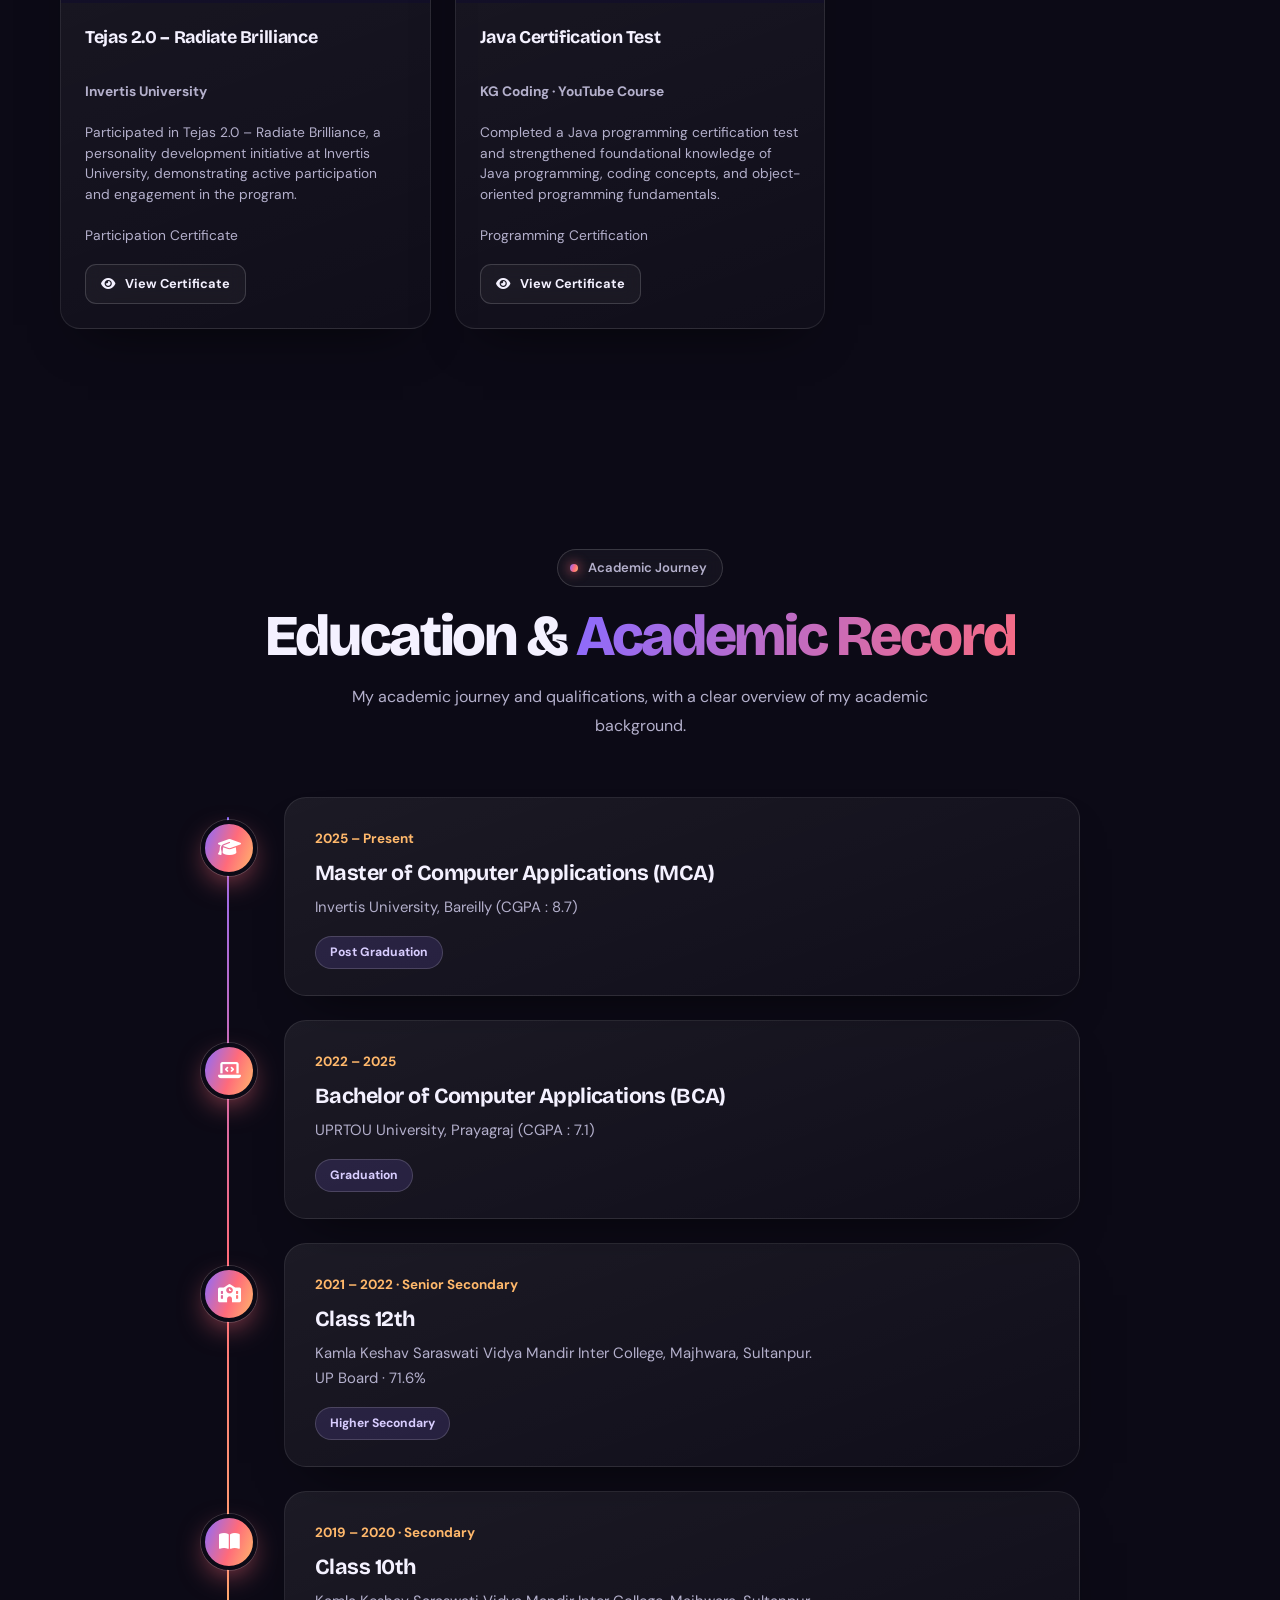
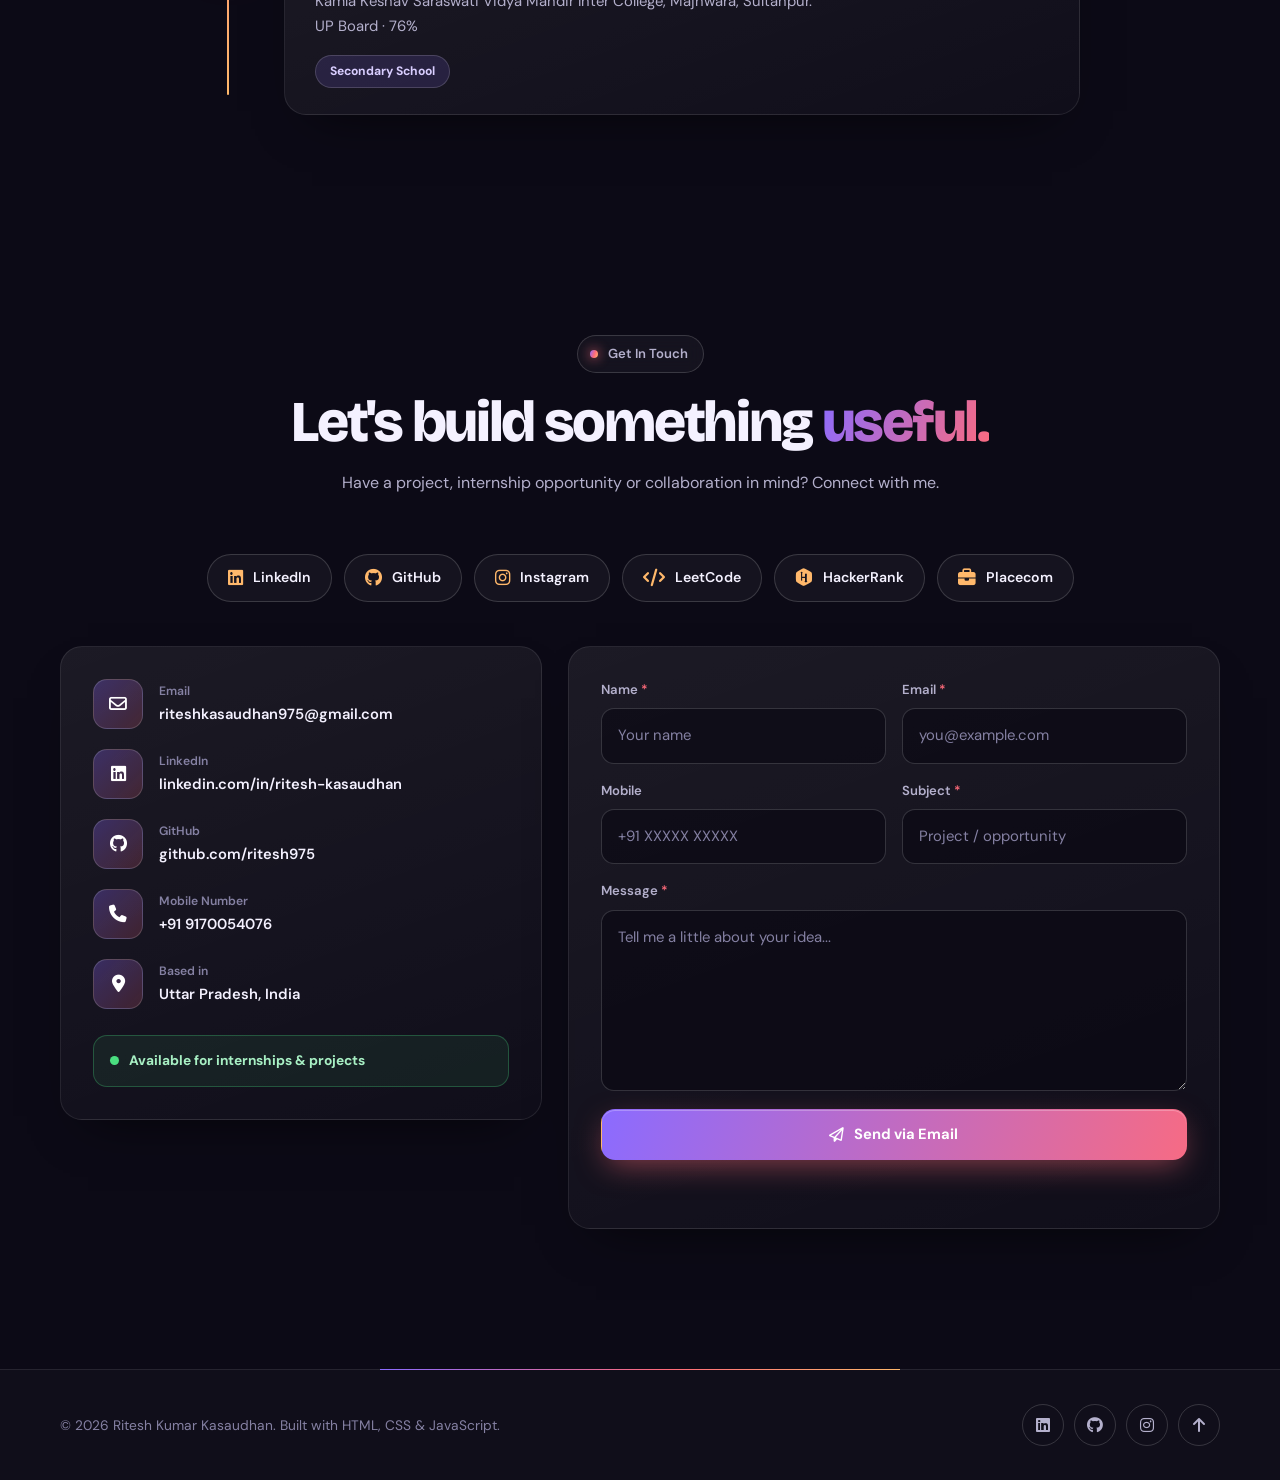
==== commit 8db6e688: "Update project links and descriptions in index.html" ====
--- a/RITESH-PORTFOLIO/index.html
+++ b/RITESH-PORTFOLIO/index.html
@@ -260,7 +260,7 @@
               <div class="pico"><i class="fa-solid fa-building-columns"></i></div>
               <div class="plinks"><a href="#" data-project-demo="loan" class="demo-placeholder" aria-label="View demo"
                   title="Add demo URL in index.html"><i class="fa-solid fa-arrow-up-right-from-square"></i></a><a
-                  href="https://github.com/ritesh975" target="_blank" rel="noopener" aria-label="View repository"><i
+                  href="https://github.com/ritesh975/Bank-Loan-Default-Risk-Analysis" target="_blank" rel="noopener" aria-label="View repository"><i
                     class="fa-brands fa-github"></i></a></div>
             </div>
             <h3>Bank Loan Default Risk Analysis</h3>
@@ -269,7 +269,7 @@
             <div class="ptags"><span>Python</span><span>Pandas</span><span>Power BI</span></div>
             <div class="project-actions"><a href="#" data-project-demo="loan"
                 class="btn btn-small btn-outline demo-placeholder"><i class="fa-solid fa-eye"></i> View Demo</a><a
-                href="https://github.com/ritesh975" target="_blank" rel="noopener" class="btn btn-small btn-cyan"><i
+                href="https://github.com/ritesh975/Bank-Loan-Default-Risk-Analysis" target="_blank" rel="noopener" class="btn btn-small btn-cyan"><i
                   class="fa-brands fa-github"></i> View Repo</a></div>
           </article>
 
@@ -320,44 +320,62 @@
           </article>
 
           <!-- Project 4 -->
-          <article class="proj-card reveal">
-            <div class="ptop">
-              <div class="pico"><i class="fa-solid fa-heart-pulse"></i></div>
-              <div class="plinks">
-                <a href="https://ritesh-heart-disease-prediction.streamlit.app/" data-project-demo="heart-disease" class="demo-placeholder" aria-label="View demo">
-                  <i class="fa-solid fa-arrow-up-right-from-square"></i>
-                </a>
-                <a href="https://github.com/ritesh975" target="_blank" rel="noopener" aria-label="View repository">
-                  <i class="fa-brands fa-github"></i>
-                </a>
-              </div>
-            </div>
-
-            <h3>Heart Disease Prediction using ANN</h3>
-            <p>
-              ANN-based heart disease prediction project using Python,
-              TensorFlow/Keras, and Streamlit. Includes data preprocessing,
-              feature scaling, neural network training, model evaluation,
-              and an interactive prediction interface.
-            </p>
-
-            <div class="ptags">
-              <span>Python</span>
-              <span>TensorFlow</span>
-              <span>Keras</span>
-              <span>ANN</span>
-              <span>Streamlit</span>
-            </div>
-
-            <div class="project-actions">
-              <a href="https://ritesh-heart-disease-prediction.streamlit.app/" data-project-demo="heart-disease" class="btn btn-small btn-outline demo-placeholder">
-                <i class="fa-solid fa-eye"></i> View Demo
-              </a>
-              <a href="https://github.com/ritesh975" target="_blank" rel="noopener" class="btn btn-small btn-cyan">
-                <i class="fa-brands fa-github"></i> View Repo
-              </a>
-            </div>
-          </article>
+<article class="proj-card reveal">
+  <div class="ptop">
+    <div class="pico">
+      <i class="fa-solid fa-heart-pulse"></i>
+    </div>
+
+    <div class="plinks">
+      <a href="https://ritesh-heart-disease-prediction.streamlit.app/"
+         target="_blank"
+         rel="noopener"
+         aria-label="View demo">
+        <i class="fa-solid fa-arrow-up-right-from-square"></i>
+      </a>
+
+      <a href="https://github.com/ritesh975/Heart-Disease-Prediction"
+         target="_blank"
+         rel="noopener"
+         aria-label="View repository">
+        <i class="fa-brands fa-github"></i>
+      </a>
+    </div>
+  </div>
+
+  <h3>Heart Disease Prediction using ANN</h3>
+
+  <p>
+    ANN-based heart disease prediction project using Python,
+    TensorFlow/Keras, and Streamlit. Includes data preprocessing,
+    feature scaling, neural network training, model evaluation,
+    and an interactive prediction interface.
+  </p>
+
+  <div class="ptags">
+    <span>Python</span>
+    <span>TensorFlow</span>
+    <span>Keras</span>
+    <span>ANN</span>
+    <span>Streamlit</span>
+  </div>
+
+  <div class="project-actions">
+    <a href="https://ritesh-heart-disease-prediction.streamlit.app/"
+       target="_blank"
+       rel="noopener"
+       class="btn btn-small btn-outline">
+      <i class="fa-solid fa-eye"></i> View Demo
+    </a>
+
+    <a href="https://github.com/ritesh975/Heart-Disease-Prediction"
+       target="_blank"
+       rel="noopener"
+       class="btn btn-small btn-cyan">
+      <i class="fa-brands fa-github"></i> View Repo
+    </a>
+  </div>
+</article>
 
 
           <!-- Project 5-->
@@ -366,7 +384,7 @@
               <div class="pico"><i class="fa-solid fa-car"></i></div>
               <div class="plinks"><a href="#" data-project-demo="car" class="demo-placeholder" aria-label="View demo"
                   title="Add demo URL in index.html"><i class="fa-solid fa-arrow-up-right-from-square"></i></a><a
-                  href="https://github.com/ritesh975" target="_blank" rel="noopener" aria-label="View repository"><i
+                  href="https://github.com/ritesh975/Car-Price-Prediction" target="_blank" rel="noopener" aria-label="View repository"><i
                     class="fa-brands fa-github"></i></a></div>
             </div>
             <h3>Car Price Prediction</h3>
@@ -374,7 +392,7 @@
             <div class="ptags"><span>Python</span><span>Scikit-learn</span><span>Regression</span></div>
             <div class="project-actions"><a href="#" data-project-demo="car"
                 class="btn btn-small btn-outline demo-placeholder"><i class="fa-solid fa-eye"></i> View Demo</a><a
-                href="https://github.com/ritesh975" target="_blank" rel="noopener" class="btn btn-small btn-cyan"><i
+                href="https://github.com/ritesh975/Car-Price-Prediction" target="_blank" rel="noopener" class="btn btn-small btn-cyan"><i
                   class="fa-brands fa-github"></i> View Repo</a></div>
           </article>
           <!-- Project 6 -->
@@ -383,7 +401,7 @@
               <div class="pico"><i class="fa-solid fa-users"></i></div>
               <div class="plinks"><a href="#" data-project-demo="social" class="demo-placeholder" aria-label="View demo"
                   title="Add demo URL in index.html"><i class="fa-solid fa-arrow-up-right-from-square"></i></a><a
-                  href="https://github.com/ritesh975" target="_blank" rel="noopener" aria-label="View repository"><i
+                  href="https://github.com/ritesh975/Social-Media-Analytics" target="_blank" rel="noopener" aria-label="View repository"><i
                     class="fa-brands fa-github"></i></a></div>
             </div>
             <h3>Social Media Analytics</h3>
@@ -392,7 +410,7 @@
             <div class="ptags"><span>Power BI</span><span>Analytics</span><span>KPI</span></div>
             <div class="project-actions"><a href="#" data-project-demo="social"
                 class="btn btn-small btn-outline demo-placeholder"><i class="fa-solid fa-eye"></i> View Demo</a><a
-                href="https://github.com/ritesh975" target="_blank" rel="noopener" class="btn btn-small btn-cyan"><i
+                href="https://github.com/ritesh975/Facebook-Instagram-Analysis-Dashboard" target="_blank" rel="noopener" class="btn btn-small btn-cyan"><i
                   class="fa-brands fa-github"></i> View Repo</a></div>
           </article>
 
@@ -442,42 +460,60 @@
             </div>
           </article>
           <!-- Project 8 -->
-          <article class="proj-card reveal">
-            <div class="ptop">
-              <div class="pico"><i class="fa-solid fa-cloud-sun"></i></div>
-              <div class="plinks">
-                <a href="https://ritesh975.github.io/Sky-Weather/" data-project-demo="weather" class="demo-placeholder" aria-label="View demo">
-                  <i class="fa-solid fa-arrow-up-right-from-square"></i>
-                </a>
-                <a href="https://github.com/ritesh975" target="_blank" rel="noopener" aria-label="View repository">
-                  <i class="fa-brands fa-github"></i>
-                </a>
-              </div>
-            </div>
-
-            <h3>Weather App</h3>
-            <p>
-              Responsive weather application using a public weather API,
-              featuring city search, real-time weather information,
-              temperature details, and dynamic weather conditions.
-            </p>
-
-            <div class="ptags">
-              <span>HTML</span>
-              <span>CSS</span>
-              <span>JavaScript</span>
-              <span>API</span>
-            </div>
-
-            <div class="project-actions">
-              <a href="https://ritesh975.github.io/Sky-Weather/" data-project-demo="weather" class="btn btn-small btn-outline demo-placeholder">
-                <i class="fa-solid fa-eye"></i> View Demo
-              </a>
-              <a href="https://github.com/ritesh975" target="_blank" rel="noopener" class="btn btn-small btn-cyan">
-                <i class="fa-brands fa-github"></i> View Repo
-              </a>
-            </div>
-          </article>
+<article class="proj-card reveal">
+  <div class="ptop">
+    <div class="pico">
+      <i class="fa-solid fa-cloud-sun"></i>
+    </div>
+
+    <div class="plinks">
+      <a href="https://ritesh975.github.io/Sky-Weather/"
+         target="_blank"
+         rel="noopener"
+         aria-label="View demo">
+        <i class="fa-solid fa-arrow-up-right-from-square"></i>
+      </a>
+
+      <a href="https://github.com/ritesh975/Sky-Weather"
+         target="_blank"
+         rel="noopener"
+         aria-label="View repository">
+        <i class="fa-brands fa-github"></i>
+      </a>
+    </div>
+  </div>
+
+  <h3>Weather App</h3>
+
+  <p>
+    Responsive weather application using a public weather API,
+    featuring city search, real-time weather information,
+    temperature details, and dynamic weather conditions.
+  </p>
+
+  <div class="ptags">
+    <span>HTML</span>
+    <span>CSS</span>
+    <span>JavaScript</span>
+    <span>API</span>
+  </div>
+
+  <div class="project-actions">
+    <a href="https://ritesh975.github.io/Sky-Weather/"
+       target="_blank"
+       rel="noopener"
+       class="btn btn-small btn-outline">
+      <i class="fa-solid fa-eye"></i> View Demo
+    </a>
+
+    <a href="https://github.com/ritesh975/Sky-Weather"
+       target="_blank"
+       rel="noopener"
+       class="btn btn-small btn-cyan">
+      <i class="fa-brands fa-github"></i> View Repo
+    </a>
+  </div>
+</article>
 
 
         </div>
